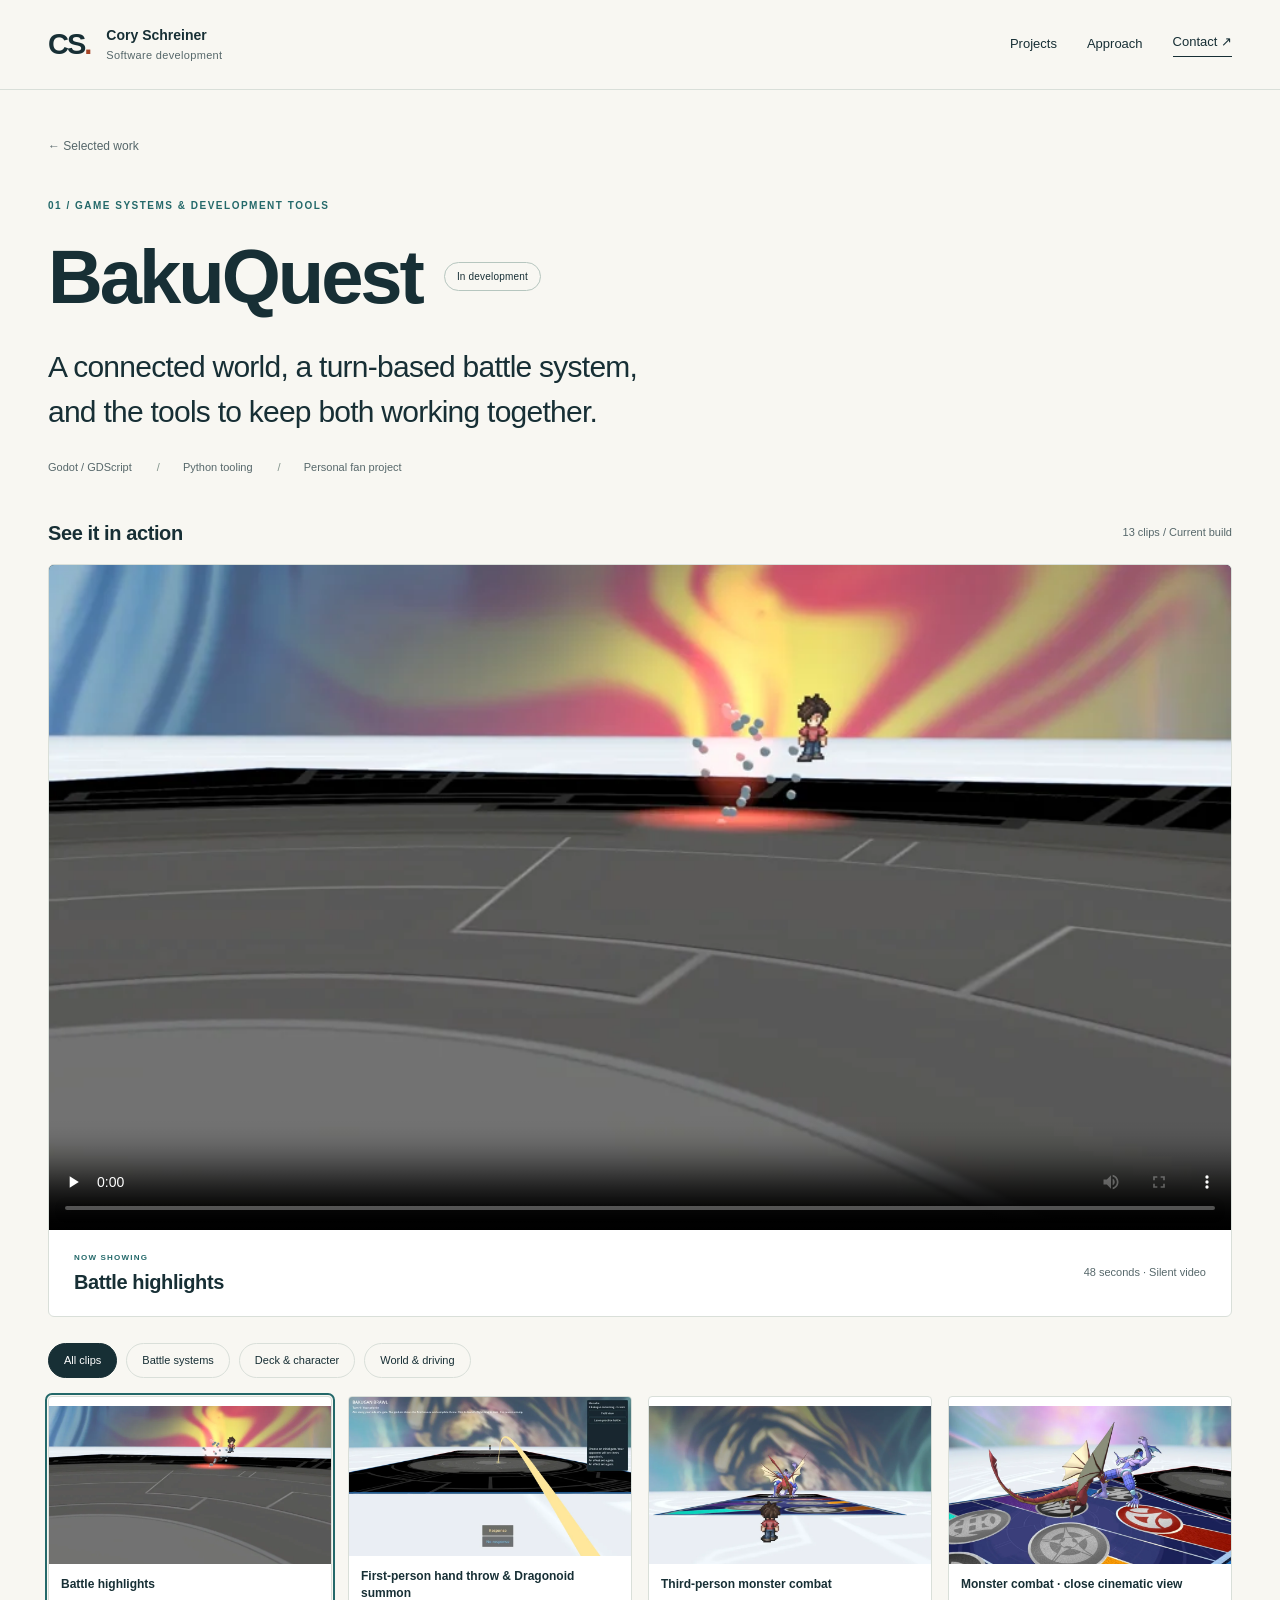
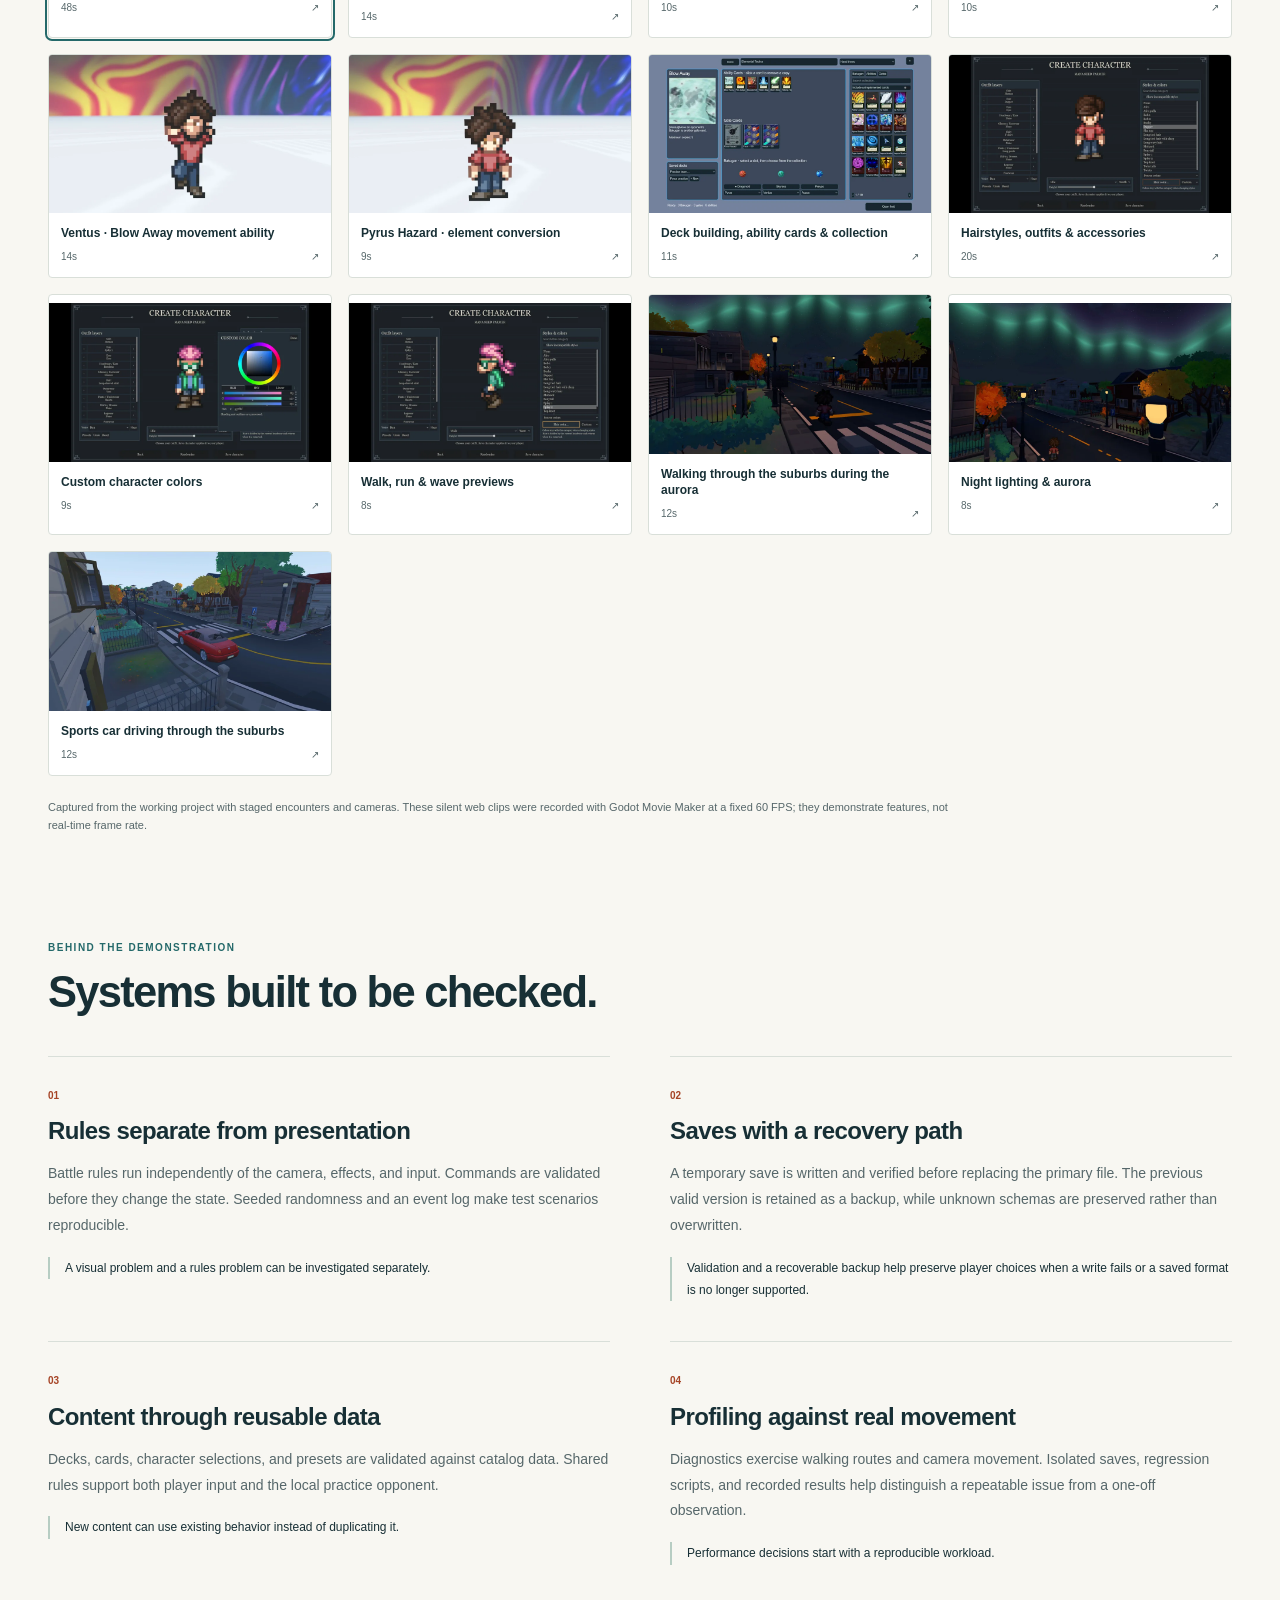
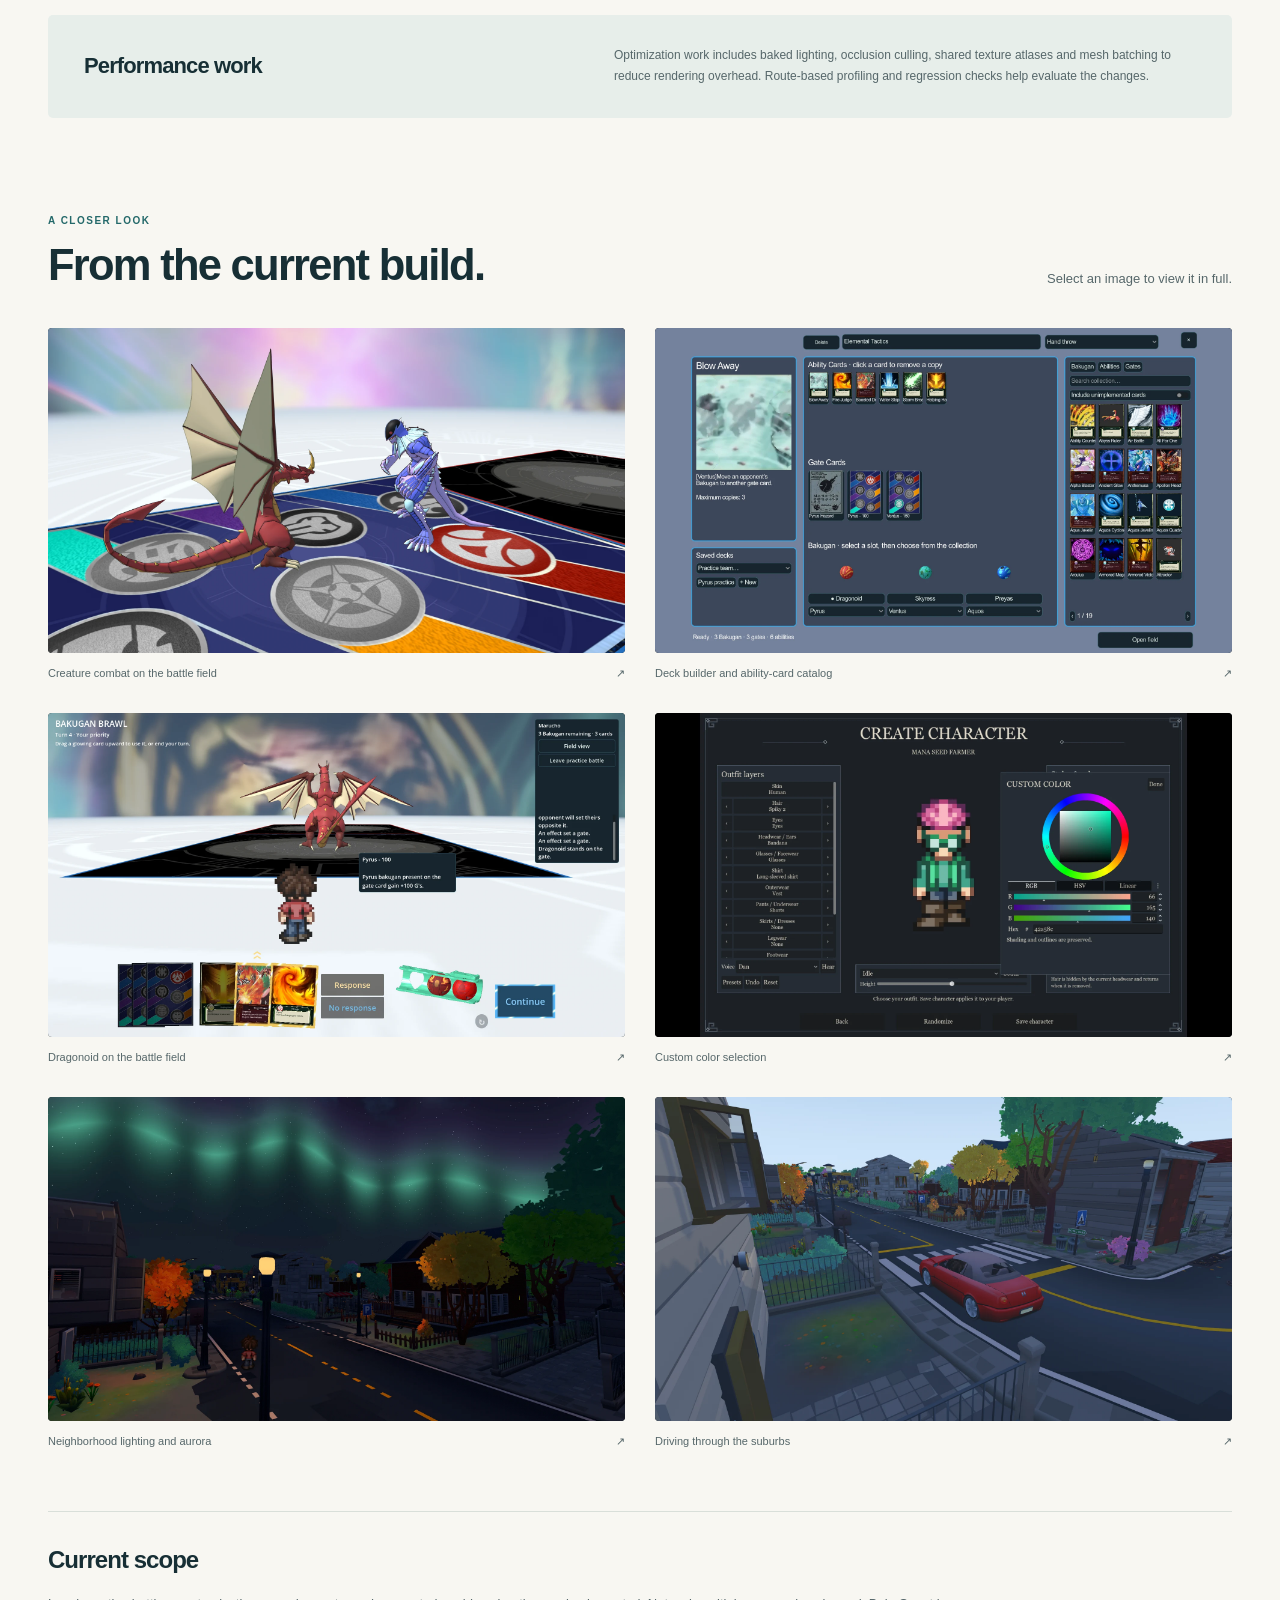
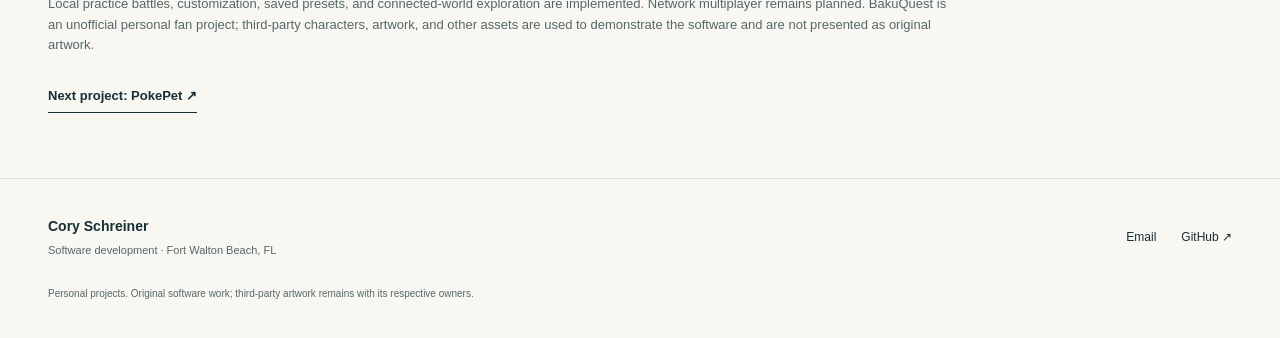
==== projects/baku-quest/index.html @ 71f27b0b "5" ====
<!doctype html>
<html lang="en"><head><meta charset="utf-8"><meta name="viewport" content="width=device-width, initial-scale=1"><meta name="description" content="BakuQuest case study: battle systems, recoverable saves, character customization and measured performance work, with 13 gameplay clips."><meta name="theme-color" content="#172f35"><title>BakuQuest | Cory Schreiner</title><link rel="icon" href="../../assets/favicon.svg" type="image/svg+xml"><link rel="stylesheet" href="../../assets/style.css"><script src="../../assets/site.js" defer></script></head>
<body><a class="skip" href="#main">Skip to content</a><header class="site-header"><a class="brand" href="../../index.html" aria-label="Cory Schreiner, home"><span class="monogram">CS<span>.</span></span><span>Cory Schreiner<small>Software development</small></span></a><nav aria-label="Main navigation"><a href="../../index.html#projects">Projects</a><a href="../../index.html#approach">Approach</a><a href="mailto:themusicalcrw@gmail.com" class="nav-resume">Contact <span aria-hidden="true">↗</span></a></nav></header>
<main id="main"><section class="case-intro wrap"><a class="back-link" href="../../index.html#projects">← Selected work</a><p class="eyebrow">01 / GAME SYSTEMS & DEVELOPMENT TOOLS</p><h1>BakuQuest<span class="status">In development</span></h1><p class="case-deck">A connected world, a turn-based battle system,<br class="desktop-only"> and the tools to keep both working together.</p><div class="case-meta"><span>Godot / GDScript</span><span>Python tooling</span><span>Personal fan project</span></div></section><section class="showcase wrap" id="showcase"><div class="showcase-title"><h2>See it in action</h2><span>13 clips / Current build</span></div><div class="feature-player"><video controls playsinline preload="none" poster="../../assets/baku/00_Battle_Highlights_poster.webp" aria-label="BakuQuest battle highlights"><source src="../../assets/baku/00_Battle_Highlights.mp4" type="video/mp4">Your browser cannot play this video. <a href="../../assets/baku/00_Battle_Highlights.mp4">Download the clip</a>.</video><div class="player-caption"><div><p class="eyebrow">NOW SHOWING</p><h3 id="clip-title">Battle highlights</h3></div><span id="clip-time">48 seconds · Silent video</span></div></div><div class="filters" role="group" aria-label="Filter demonstration clips"><button class="active" aria-pressed="true" data-filter="all">All clips</button><button aria-pressed="false" data-filter="battle">Battle systems</button><button aria-pressed="false" data-filter="customization">Deck & character</button><button aria-pressed="false" data-filter="world">World & driving</button></div><div class="clip-grid"><button class="clip-card selected" data-category="battle" data-video="../../assets/baku/00_Battle_Highlights.mp4" data-poster="../../assets/baku/00_Battle_Highlights_poster.webp" data-title="Battle highlights" data-time="48 seconds · Silent video" aria-pressed="true"><img src="../../assets/baku/00_Battle_Highlights_poster.webp" alt="Battle highlights" class="" loading="lazy" decoding="async"><span>Battle highlights</span><small>48s <span aria-hidden="true">↗</span></small></button><button class="clip-card " data-category="battle" data-video="../../assets/baku/01_Hand_Throw_And_Dragonoid_Summon.mp4" data-poster="../../assets/baku/01_Hand_Throw_And_Dragonoid_Summon_poster.webp" data-title="First-person hand throw &amp; Dragonoid summon" data-time="14 seconds · Silent video" aria-pressed="false"><img src="../../assets/baku/01_Hand_Throw_And_Dragonoid_Summon_poster.webp" alt="First-person hand throw &amp; Dragonoid summon" class="" loading="lazy" decoding="async"><span>First-person hand throw & Dragonoid summon</span><small>14s <span aria-hidden="true">↗</span></small></button><button class="clip-card " data-category="battle" data-video="../../assets/baku/02_Monster_Combat.mp4" data-poster="../../assets/baku/02_Monster_Combat_poster.webp" data-title="Third-person monster combat" data-time="10 seconds · Silent video" aria-pressed="false"><img src="../../assets/baku/02_Monster_Combat_poster.webp" alt="Third-person monster combat" class="" loading="lazy" decoding="async"><span>Third-person monster combat</span><small>10s <span aria-hidden="true">↗</span></small></button><button class="clip-card " data-category="battle" data-video="../../assets/baku/12_Monster_Combat_Close_View.mp4" data-poster="../../assets/baku/12_Monster_Combat_Close_View_poster.webp" data-title="Monster combat · close cinematic view" data-time="10 seconds · Silent video" aria-pressed="false"><img src="../../assets/baku/12_Monster_Combat_Close_View_poster.webp" alt="Monster combat · close cinematic view" class="" loading="lazy" decoding="async"><span>Monster combat · close cinematic view</span><small>10s <span aria-hidden="true">↗</span></small></button><button class="clip-card " data-category="battle" data-video="../../assets/baku/03_Ventus_Blow_Away.mp4" data-poster="../../assets/baku/03_Ventus_Blow_Away_poster.webp" data-title="Ventus · Blow Away movement ability" data-time="14 seconds · Silent video" aria-pressed="false"><img src="../../assets/baku/03_Ventus_Blow_Away_poster.webp" alt="Ventus · Blow Away movement ability" class="" loading="lazy" decoding="async"><span>Ventus · Blow Away movement ability</span><small>14s <span aria-hidden="true">↗</span></small></button><button class="clip-card " data-category="battle" data-video="../../assets/baku/04_Pyrus_Hazard.mp4" data-poster="../../assets/baku/04_Pyrus_Hazard_poster.webp" data-title="Pyrus Hazard · element conversion" data-time="9 seconds · Silent video" aria-pressed="false"><img src="../../assets/baku/04_Pyrus_Hazard_poster.webp" alt="Pyrus Hazard · element conversion" class="" loading="lazy" decoding="async"><span>Pyrus Hazard · element conversion</span><small>9s <span aria-hidden="true">↗</span></small></button><button class="clip-card " data-category="customization" data-video="../../assets/baku/05_Deck_Building.mp4" data-poster="../../assets/baku/05_Deck_Building_poster.webp" data-title="Deck building, ability cards &amp; collection" data-time="11 seconds · Silent video" aria-pressed="false"><img src="../../assets/baku/05_Deck_Building_poster.webp" alt="Deck building, ability cards &amp; collection" class="" loading="lazy" decoding="async"><span>Deck building, ability cards & collection</span><small>11s <span aria-hidden="true">↗</span></small></button><button class="clip-card " data-category="customization" data-video="../../assets/baku/06_Character_Outfit_Customization.mp4" data-poster="../../assets/baku/06_Character_Outfit_Customization_poster.webp" data-title="Hairstyles, outfits &amp; accessories" data-time="20 seconds · Silent video" aria-pressed="false"><img src="../../assets/baku/06_Character_Outfit_Customization_poster.webp" alt="Hairstyles, outfits &amp; accessories" class="" loading="lazy" decoding="async"><span>Hairstyles, outfits & accessories</span><small>20s <span aria-hidden="true">↗</span></small></button><button class="clip-card " data-category="customization" data-video="../../assets/baku/07_Character_Color_Customization.mp4" data-poster="../../assets/baku/07_Character_Color_Customization_poster.webp" data-title="Custom character colors" data-time="9 seconds · Silent video" aria-pressed="false"><img src="../../assets/baku/07_Character_Color_Customization_poster.webp" alt="Custom character colors" class="" loading="lazy" decoding="async"><span>Custom character colors</span><small>9s <span aria-hidden="true">↗</span></small></button><button class="clip-card " data-category="customization" data-video="../../assets/baku/08_Character_Animation_Previews.mp4" data-poster="../../assets/baku/08_Character_Animation_Previews_poster.webp" data-title="Walk, run &amp; wave previews" data-time="8 seconds · Silent video" aria-pressed="false"><img src="../../assets/baku/08_Character_Animation_Previews_poster.webp" alt="Walk, run &amp; wave previews" class="" loading="lazy" decoding="async"><span>Walk, run & wave previews</span><small>8s <span aria-hidden="true">↗</span></small></button><button class="clip-card " data-category="world" data-video="../../assets/baku/09_Night_Aurora_Walk.mp4" data-poster="../../assets/baku/09_Night_Aurora_Walk_poster.webp" data-title="Walking through the suburbs during the aurora" data-time="12 seconds · Silent video" aria-pressed="false"><img src="../../assets/baku/09_Night_Aurora_Walk_poster.webp" alt="Walking through the suburbs during the aurora" class="" loading="lazy" decoding="async"><span>Walking through the suburbs during the aurora</span><small>12s <span aria-hidden="true">↗</span></small></button><button class="clip-card " data-category="world" data-video="../../assets/baku/10_Suburban_Night_Lighting.mp4" data-poster="../../assets/baku/10_Suburban_Night_Lighting_poster.webp" data-title="Night lighting &amp; aurora" data-time="8 seconds · Silent video" aria-pressed="false"><img src="../../assets/baku/10_Suburban_Night_Lighting_poster.webp" alt="Night lighting &amp; aurora" class="" loading="lazy" decoding="async"><span>Night lighting & aurora</span><small>8s <span aria-hidden="true">↗</span></small></button><button class="clip-card " data-category="world" data-video="../../assets/baku/11_Sports_Car_Driving.mp4" data-poster="../../assets/baku/11_Sports_Car_Driving_poster.webp" data-title="Sports car driving through the suburbs" data-time="12 seconds · Silent video" aria-pressed="false"><img src="../../assets/baku/11_Sports_Car_Driving_poster.webp" alt="Sports car driving through the suburbs" class="" loading="lazy" decoding="async"><span>Sports car driving through the suburbs</span><small>12s <span aria-hidden="true">↗</span></small></button></div><p class="capture-note">Captured from the working project with staged encounters and cameras. These silent web clips were recorded with Godot Movie Maker at a fixed 60 FPS; they demonstrate features, not real-time frame rate.</p></section><section class="engineering wrap"><div class="section-head"><div><p class="eyebrow">BEHIND THE DEMONSTRATION</p><h2>Systems built to be checked.</h2></div></div><div class="engineering-grid"><article><span class="number">01</span><h3>Rules separate from presentation</h3><p>Battle rules run independently of the camera, effects, and input. Commands are validated before they change the state. Seeded randomness and an event log make test scenarios reproducible.</p><p class="takeaway">A visual problem and a rules problem can be investigated separately.</p></article><article><span class="number">02</span><h3>Saves with a recovery path</h3><p>A temporary save is written and verified before replacing the primary file. The previous valid version is retained as a backup, while unknown schemas are preserved rather than overwritten.</p><p class="takeaway">Validation and a recoverable backup help preserve player choices when a write fails or a saved format is no longer supported.</p></article><article><span class="number">03</span><h3>Content through reusable data</h3><p>Decks, cards, character selections, and presets are validated against catalog data. Shared rules support both player input and the local practice opponent.</p><p class="takeaway">New content can use existing behavior instead of duplicating it.</p></article><article><span class="number">04</span><h3>Profiling against real movement</h3><p>Diagnostics exercise walking routes and camera movement. Isolated saves, regression scripts, and recorded results help distinguish a repeatable issue from a one-off observation.</p><p class="takeaway">Performance decisions start with a reproducible workload.</p></article></div><aside class="metric-panel"><div><h3>Performance work</h3></div><p>Optimization work includes baked lighting, occlusion culling, shared texture atlases and mesh batching to reduce rendering overhead. Route-based profiling and regression checks help evaluate the changes.</p></aside></section><section class="wrap gallery-section"><div class="section-head"><div><p class="eyebrow">A CLOSER LOOK</p><h2>From the current build.</h2></div><p>Select an image to view it in full.</p></div><div class="gallery-grid"><figure class="shot"><a href="../../assets/baku/25_Monster_Combat_Close_View.webp" data-lightbox aria-label="Enlarge: Creature combat on the battle field"><img src="../../assets/baku/25_Monster_Combat_Close_View.webp" alt="Creature combat on the battle field" class="" loading="lazy" decoding="async"></a><figcaption>Creature combat on the battle field<span aria-hidden="true">↗</span></figcaption></figure><figure class="shot"><a href="../../assets/baku/01_Deck_Builder_Abilities.webp" data-lightbox aria-label="Enlarge: Deck builder and ability-card catalog"><img src="../../assets/baku/01_Deck_Builder_Abilities.webp" alt="Deck builder and ability-card catalog" class="" loading="lazy" decoding="async"></a><figcaption>Deck builder and ability-card catalog<span aria-hidden="true">↗</span></figcaption></figure><figure class="shot"><a href="../../assets/baku/10_Dragonoid_On_The_Field.webp" data-lightbox aria-label="Enlarge: Dragonoid on the battle field"><img src="../../assets/baku/10_Dragonoid_On_The_Field.webp" alt="Dragonoid on the battle field" class="" loading="lazy" decoding="async"></a><figcaption>Dragonoid on the battle field<span aria-hidden="true">↗</span></figcaption></figure><figure class="shot"><a href="../../assets/baku/23_Character_Custom_Colors.webp" data-lightbox aria-label="Enlarge: Custom color selection"><img src="../../assets/baku/23_Character_Custom_Colors.webp" alt="Custom color selection" class="" loading="lazy" decoding="async"></a><figcaption>Custom color selection<span aria-hidden="true">↗</span></figcaption></figure><figure class="shot"><a href="../../assets/baku/19_Lit_Neighborhood_Aurora.webp" data-lightbox aria-label="Enlarge: Neighborhood lighting and aurora"><img src="../../assets/baku/19_Lit_Neighborhood_Aurora.webp" alt="Neighborhood lighting and aurora" class="" loading="lazy" decoding="async"></a><figcaption>Neighborhood lighting and aurora<span aria-hidden="true">↗</span></figcaption></figure><figure class="shot"><a href="../../assets/baku/20_Driving_Sports_Car.webp" data-lightbox aria-label="Enlarge: Driving through the suburbs"><img src="../../assets/baku/20_Driving_Sports_Car.webp" alt="Driving through the suburbs" class="" loading="lazy" decoding="async"></a><figcaption>Driving through the suburbs<span aria-hidden="true">↗</span></figcaption></figure></div></section><section class="scope wrap"><h2>Current scope</h2><p>Local practice battles, customization, saved presets, and connected-world exploration are implemented. Network multiplayer remains planned. BakuQuest is an unofficial personal fan project; third-party characters, artwork, and other assets are used to demonstrate the software and are not presented as original artwork.</p><a class="text-link" href="../poke-pet/index.html">Next project: PokePet ↗</a></section></main>
<footer class="footer"><a class="footer-name" href="../../index.html">Cory Schreiner<span>Software development · Fort Walton Beach, FL</span></a><div><a href="mailto:themusicalcrw@gmail.com">Email</a><a href="https://github.com/themusicalcr0w">GitHub ↗</a></div><p>Personal projects. Original software work; third-party artwork remains with its respective owners.</p></footer>
<dialog id="image-viewer" aria-label="Screenshot viewer"><button class="close-viewer" aria-label="Close screenshot">Close ×</button><img alt=""><p></p></dialog></body></html>
---- assets/style.css ----
:root{--paper:#f8f7f2;--ink:#172f35;--muted:#56676a;--line:#d9dfd9;--accent:#a64426;--teal:#24696a;--white:#fff;--serif:Georgia,'Times New Roman',serif}*{box-sizing:border-box}html{scroll-behavior:smooth;scroll-padding-top:100px}body{margin:0;background:var(--paper);color:var(--ink);font-family:Portfolio,Arial,sans-serif;line-height:1.6}a{color:inherit}button,summary,a{-webkit-tap-highlight-color:transparent}button,input{font:inherit}button{cursor:pointer}img,video{max-width:100%;display:block}video{width:100%;background:#10191d;border-radius:4px}a:focus-visible,button:focus-visible,summary:focus-visible{outline:3px solid var(--accent);outline-offset:5px}h1,h2,h3,p{margin:0}h1,h2,h3{line-height:1.12;letter-spacing:-.04em}h2{font-size:clamp(28px,3.4vw,46px)}h3{font-size:22px}p+p{margin-top:18px}.wrap{max-width:1200px;width:calc(100% - 96px);margin-inline:auto}.skip{position:fixed;top:-100px;left:20px;background:white;padding:12px;z-index:100}.skip:focus{top:10px}.site-header{max-width:1392px;margin:auto;padding:25px 48px;display:flex;align-items:center;justify-content:space-between;gap:25px;border-bottom:1px solid var(--line)}.brand{display:flex;gap:16px;align-items:center;text-decoration:none;font-size:14px;font-weight:700;line-height:1.35}.brand small{font-size:11px;display:block;font-weight:400;color:var(--muted);margin-top:3px;letter-spacing:.03em}.monogram{font-size:29px;font-weight:700;letter-spacing:-2px}.monogram span{color:var(--accent)}nav{display:flex;gap:30px;align-items:center}nav a{font-size:13px;text-decoration:none}nav a:hover,.text-link:hover{color:var(--accent)}.nav-resume{border-bottom:1px solid var(--ink);padding-bottom:4px}.eyebrow,.overline{font-size:10px;font-weight:700;letter-spacing:.15em;line-height:1.5;text-transform:uppercase}.eyebrow{color:var(--teal);margin-bottom:21px}.overline{color:var(--muted);margin-bottom:18px}.home-hero{padding-block:92px 102px;display:grid;grid-template-columns:1fr 1.13fr;gap:62px;align-items:center}.home-hero h1{font-size:clamp(45px,5.5vw,76px);line-height:1.02;letter-spacing:-.057em}.home-hero em{font-family:var(--serif);font-weight:400;color:var(--accent)}.intro{font-size:18px;line-height:1.65;margin-top:28px;max-width:430px}.bio{font-size:13px;color:var(--muted);line-height:1.8;max-width:430px;margin-top:18px}.actions{display:flex;flex-wrap:wrap;align-items:center;gap:25px;margin-top:31px}.button{display:inline-flex;align-items:center;justify-content:space-between;gap:26px;background:var(--ink);color:#fff;text-decoration:none;padding:13px 22px;font-size:13px;font-weight:700;border:1px solid var(--ink);border-radius:3px;transition:background .15s}.button:hover{background:var(--teal)}.text-link{text-decoration:none;font-size:13px;font-weight:700;border-bottom:1px solid currentColor;padding-bottom:5px;display:inline-flex;gap:22px;align-items:center}.hero-visual{position:relative;padding-top:15px}.hero-visual>a{display:block;background:#dce6e3;border:1px solid var(--line);padding:13px;border-radius:6px;transform:rotate(1.5deg)}.hero-visual img{aspect-ratio:1.23;object-fit:cover;border-radius:2px}.image-note{font-size:11px;display:flex;align-items:center;gap:7px;padding:21px 2px 0}.image-note>span:last-child{margin-left:auto;color:var(--muted)}.live-dot{height:6px;width:6px;background:var(--teal);border-radius:50%}.hero-stamp{position:absolute;right:-16px;top:-25px;width:102px;height:102px;padding:20px;background:var(--accent);color:var(--paper);font-size:16px;font-weight:700;line-height:1.3;transform:rotate(7deg);border-radius:50%;letter-spacing:-.05em;display:flex;align-items:center}.selected{border-top:1px solid var(--line);padding-top:55px;padding-bottom:100px}.section-head{display:flex;justify-content:space-between;align-items:end;gap:30px;margin-bottom:39px}.section-head p:not(.eyebrow){font-size:13px;color:var(--muted)}.section-head .eyebrow{margin-bottom:13px}.project-row{display:grid;grid-template-columns:1.28fr 1fr;gap:60px;align-items:center;margin-top:45px}.project-row+.project-row{margin-top:65px}.project-picture{display:block;position:relative;overflow:hidden;border-radius:4px;background:#1b2527}.project-picture img{width:100%;aspect-ratio:1.65;object-fit:cover;transition:transform .3s}.project-picture:hover img{transform:scale(1.025)}.poke-picture img{object-fit:contain;aspect-ratio:1.6}.image-tag{position:absolute;bottom:14px;left:14px;background:var(--paper);padding:5px 10px;font-size:9px;letter-spacing:.09em;font-weight:700}.project-copy h3{font-size:42px;margin-bottom:22px}.project-copy>p:not(.overline){font-size:15px;max-width:405px}.project-copy .secondary{color:var(--muted);font-size:13px!important}.project-copy .text-link{margin-top:24px}.reverse{grid-template-columns:1fr 1.28fr}.reverse .project-picture{order:2}.approach{background:var(--ink);color:var(--paper);padding:75px 0 70px}.approach .eyebrow{color:#b8d3c9}.approach-heading{display:grid;grid-template-columns:1fr 1fr;gap:80px;align-items:center}.approach-heading h2{font-size:48px}.approach-heading>p{font-size:16px;line-height:1.8;color:#d2dcda}.principles{display:grid;grid-template-columns:repeat(3,1fr);gap:38px;margin-top:55px;padding-top:35px;border-top:1px solid #4a6265}.principles article>span{font-size:11px;color:#b9c7c4}.principles h3{font-size:19px;margin:17px 0 13px;letter-spacing:-.02em}.principles p{font-size:13px;color:#c4d1ce}.contact{padding-block:80px;display:flex;gap:50px;justify-content:space-between;align-items:center}.contact h2{margin-bottom:20px}.contact p:not(.eyebrow){font-size:15px;max-width:560px;color:var(--muted)}.contact .button{flex-shrink:0}.archive{padding:0 0 50px}.archive details{border-top:1px solid var(--line);border-bottom:1px solid var(--line);font-size:12px}.archive summary{cursor:pointer;list-style:none;display:flex;justify-content:space-between;padding:16px 0;color:var(--muted)}.archive summary::-webkit-details-marker{display:none}.archive summary>span{font-size:20px;line-height:1}.archive details[open] summary>span{transform:rotate(45deg)}.archive-content{padding:20px 0 30px;display:flex;align-items:center;gap:40px;justify-content:space-between}.archive-content h3{font-size:22px;margin-bottom:12px}.archive-content p{max-width:560px;color:var(--muted)}.archive-content .text-link{flex-shrink:0}.footer{border-top:1px solid var(--line);max-width:1392px;margin:auto;padding:36px 48px;display:flex;flex-wrap:wrap;gap:26px;align-items:center;justify-content:space-between}.footer-name{font-size:14px;font-weight:700;text-decoration:none}.footer-name span{display:block;font-weight:400;font-size:11px;color:var(--muted);margin-top:5px}.footer>div{display:flex;gap:25px}.footer>div a{font-size:12px;text-decoration:none}.footer>p{width:100%;font-size:10px;color:var(--muted);margin-top:0}.case-intro{padding-block:42px 45px}.back-link{font-size:12px;text-decoration:none;display:inline-block;margin-bottom:42px;color:var(--muted)}.case-intro h1{font-size:clamp(42px,6vw,76px);display:flex;gap:22px;align-items:center;flex-wrap:wrap}.status{font-size:10px;letter-spacing:.02em;border:1px solid #b6c6bf;border-radius:20px;padding:8px 12px;white-space:nowrap;font-weight:400;line-height:1.1}.case-deck{font-size:clamp(20px,2.5vw,30px);line-height:1.5;margin-top:25px;letter-spacing:-.025em;max-width:850px}.case-meta{display:flex;flex-wrap:wrap;gap:10px 25px;font-size:11px;color:var(--muted);margin-top:25px}.case-meta span+span:before{content:' / ';padding-right:20px;color:#82948c}.showcase{padding-bottom:30px}.showcase-title{display:flex;justify-content:space-between;align-items:center;margin-bottom:20px}.showcase-title h2{font-size:20px;letter-spacing:-.02em}.showcase-title>span{font-size:11px;color:var(--muted)}.feature-player{border:1px solid var(--line);background:#fff;border-radius:6px;overflow:hidden}.feature-player video{aspect-ratio:16/9;border-radius:0;object-fit:contain}.player-caption{display:flex;justify-content:space-between;align-items:center;gap:20px;padding:22px 25px}.player-caption .eyebrow{margin-bottom:7px;font-size:8px}.player-caption h3{font-size:20px;letter-spacing:-.02em}.player-caption>span{font-size:11px;color:var(--muted);flex-shrink:0}.filters{display:flex;flex-wrap:wrap;gap:9px;margin:26px 0 18px}.filters button{padding:8px 15px;border:1px solid var(--line);border-radius:25px;background:transparent;font-size:11px;color:var(--ink)}.filters button.active{background:var(--ink);color:#fff;border-color:var(--ink)}.clip-grid{display:grid;grid-template-columns:repeat(4,1fr);gap:16px}.clip-card{position:relative;text-align:left;padding:0 0 12px;border:1px solid var(--line);background:#fff;color:var(--ink);border-radius:4px;overflow:hidden}.clip-card.selected{outline:2px solid var(--teal);outline-offset:1px}.clip-card img{width:100%;aspect-ratio:16/9;object-fit:cover}.clip-card>span{font-size:12px;display:block;padding:12px 12px 7px;line-height:1.4;font-weight:700}.clip-card small{display:flex;justify-content:space-between;padding:0 12px;font-size:10px;color:var(--muted)}.clip-card[hidden]{display:none}.capture-note{font-size:11px;color:var(--muted);line-height:1.7;margin-top:22px;max-width:900px}.engineering{padding-top:75px;padding-bottom:55px}.engineering-grid{display:grid;grid-template-columns:1fr 1fr;gap:40px 60px}.engineering-grid article{border-top:1px solid var(--line);padding-top:24px}.engineering-grid .number{font-size:10px;color:var(--accent);font-weight:700}.engineering-grid h3{margin:12px 0 16px;font-size:24px;letter-spacing:-.025em}.engineering-grid p{font-size:14px;line-height:1.85;color:var(--muted)}.engineering-grid .takeaway{color:var(--ink);font-size:12px;padding-left:15px;border-left:2px solid #b7cdc3}.metric-panel{margin-top:50px;padding:30px 36px;background:#e7eeea;border-radius:5px;display:grid;grid-template-columns:1fr 1.2fr;gap:45px;align-items:center}.metric-panel strong{display:block;font-size:48px;letter-spacing:-.05em;line-height:1.1}.metric-panel span{font-size:12px;display:block;margin-top:10px}.metric-panel p{font-size:12px;line-height:1.8;color:var(--muted)}.gallery-section{padding-block:40px 60px}.gallery-grid,.demo-grid{display:grid;grid-template-columns:1fr 1fr;gap:30px}.shot{margin:0}.shot>a{display:block;border-radius:4px;overflow:hidden;background:#131c20}.shot img{width:100%;aspect-ratio:16/9;object-fit:contain}.shot figcaption{display:flex;justify-content:space-between;gap:15px;font-size:11px;color:var(--muted);padding-top:12px}.scope{padding-block:35px 65px;border-top:1px solid var(--line)}.scope h2{font-size:24px;margin-bottom:20px}.scope p{max-width:900px;font-size:13px;color:var(--muted)}.scope .text-link{margin-top:30px}.poke-hero{display:grid;grid-template-columns:1.2fr 1fr;gap:60px;align-items:center;padding-block:10px 30px}.poke-video video{aspect-ratio:4/3}.poke-summary h2{font-size:43px;margin-bottom:25px}.poke-summary>p:not(.eyebrow){font-size:15px;line-height:1.8;color:var(--muted)}.poke-summary .button{margin-top:25px}.demo-grid video{aspect-ratio:4/3}.demo-grid h3{font-size:22px;margin:20px 0 12px}.demo-grid p{font-size:13px;color:var(--muted)}.archive-feature{max-width:950px;padding-bottom:45px}.archive-feature h2{margin:30px 0 20px}.archive-feature>p:not(.capture-note){font-size:15px;color:var(--muted)}dialog{background:#102126;color:#fff;border:0;border-radius:6px;padding:55px 20px 18px;width:min(1240px,95vw);max-height:94vh}dialog::backdrop{background:rgba(6,17,20,.88)}dialog img{max-height:76vh;margin:auto;object-fit:contain}dialog p{font-size:12px;margin-top:14px;text-align:center}.close-viewer{position:absolute;right:20px;top:14px;background:transparent;color:#fff;border:1px solid #708284;padding:5px 12px;font-size:12px;border-radius:3px}
@media(min-width:1500px){.wrap{max-width:1280px}.home-hero{gap:85px}}
@media(max-width:1000px){.wrap{width:calc(100% - 56px)}.site-header,.footer{padding-inline:28px}.home-hero{gap:32px;padding-block:65px}.home-hero h1{font-size:55px}.hero-stamp{width:82px;height:82px;font-size:13px;padding:16px;right:-8px}.intro{font-size:16px}.project-row,.reverse{gap:32px}.project-copy h3{font-size:34px}.approach-heading{gap:35px}.clip-grid{grid-template-columns:repeat(3,1fr)}.poke-hero{gap:35px}.poke-summary h2{font-size:35px}}
@media(max-width:680px){html{scroll-padding-top:25px}.wrap{width:calc(100% - 36px)}.site-header{padding:19px 18px;gap:15px}.brand{gap:9px;font-size:12px}.brand small{font-size:9px}.monogram{font-size:25px}nav{gap:15px}nav a{font-size:11px}nav a:nth-child(2){display:none}.home-hero{display:flex;flex-direction:column;gap:45px;padding:49px 0 52px;align-items:stretch}.home-hero h1{font-size:57px}.home-hero .eyebrow{font-size:9px}.intro{font-size:17px}.bio{font-size:13px}.hero-visual{padding-inline:5px}.hero-visual img{aspect-ratio:1.6}.hero-stamp{right:6px;top:-19px}.image-note{font-size:10px}.actions{gap:20px}.selected{padding-top:35px;padding-bottom:55px}.section-head{align-items:start;flex-direction:column;gap:16px;margin-bottom:25px}.section-head p br{display:none}.project-row,.reverse{display:flex;flex-direction:column;gap:27px;align-items:stretch;margin-top:30px}.reverse .project-picture{order:0}.project-row+.project-row{margin-top:48px}.project-copy h3{font-size:36px;margin-bottom:17px}.project-copy .overline{font-size:9px;margin-bottom:12px}.project-copy p{max-width:none!important}.approach{padding:48px 0}.approach-heading{grid-template-columns:1fr;gap:24px}.approach-heading h2{font-size:40px}.approach-heading>p{font-size:14px}.principles{grid-template-columns:1fr;gap:28px;margin-top:30px;padding-top:25px}.principles h3{margin:8px 0 10px}.contact{flex-direction:column;align-items:flex-start;padding-block:48px;gap:25px}.archive{padding-bottom:35px}.archive-content{align-items:flex-start;flex-direction:column;gap:22px}.footer{padding:30px 18px;gap:20px}.footer>div{gap:22px}.case-intro{padding-top:24px;padding-bottom:32px}.back-link{margin-bottom:30px}.case-intro h1{font-size:48px;gap:15px}.case-deck{font-size:23px}.desktop-only{display:none}.case-meta{gap:10px 16px}.case-meta span+span:before{display:none}.case-meta span{font-size:10px;border-bottom:1px solid var(--line);padding-bottom:4px}.showcase-title h2{font-size:18px}.showcase-title>span{font-size:10px}.player-caption{padding:16px;align-items:start;flex-direction:column;gap:10px}.player-caption h3{font-size:19px}.filters{gap:6px}.filters button{font-size:10px;padding:7px 11px}.clip-grid{grid-template-columns:1fr 1fr;gap:12px}.clip-card>span{font-size:11px;padding:10px 9px 7px}.engineering{padding-top:40px;padding-bottom:30px}.engineering-grid{grid-template-columns:1fr;gap:26px}.engineering-grid h3{font-size:23px}.metric-panel{grid-template-columns:1fr;padding:25px;gap:22px;margin-top:30px}.metric-panel strong{font-size:44px}.gallery-grid,.demo-grid{grid-template-columns:1fr;gap:25px}.gallery-section{padding-block:25px 40px}.scope{padding-block:28px 45px}.poke-hero{grid-template-columns:1fr;gap:30px}.poke-summary h2{font-size:36px}.poke-summary h2 br{display:none}.archive-feature{padding-bottom:30px}dialog{padding:50px 10px 15px}dialog img{max-height:70vh}.status{font-size:9px}}
@media(prefers-reduced-motion:reduce){html{scroll-behavior:auto}*,*::before,*::after{transition:none!important}}
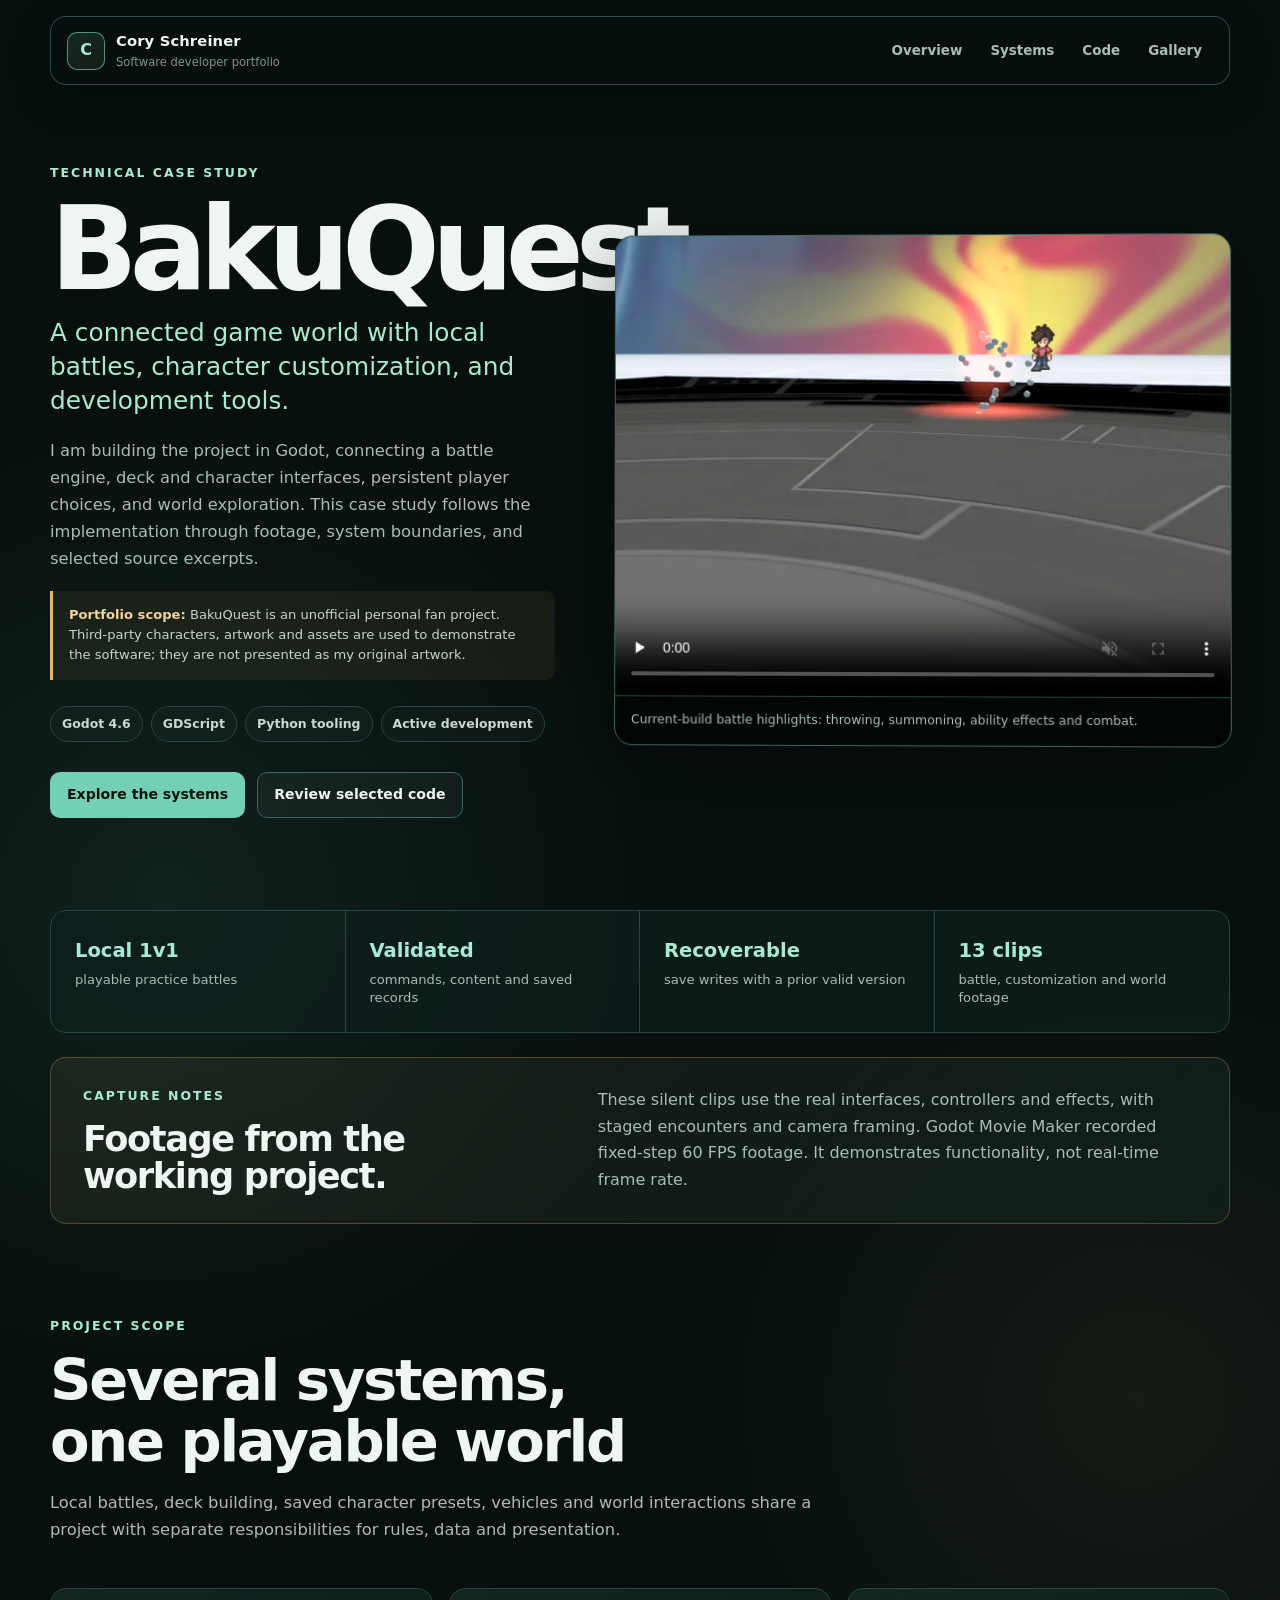
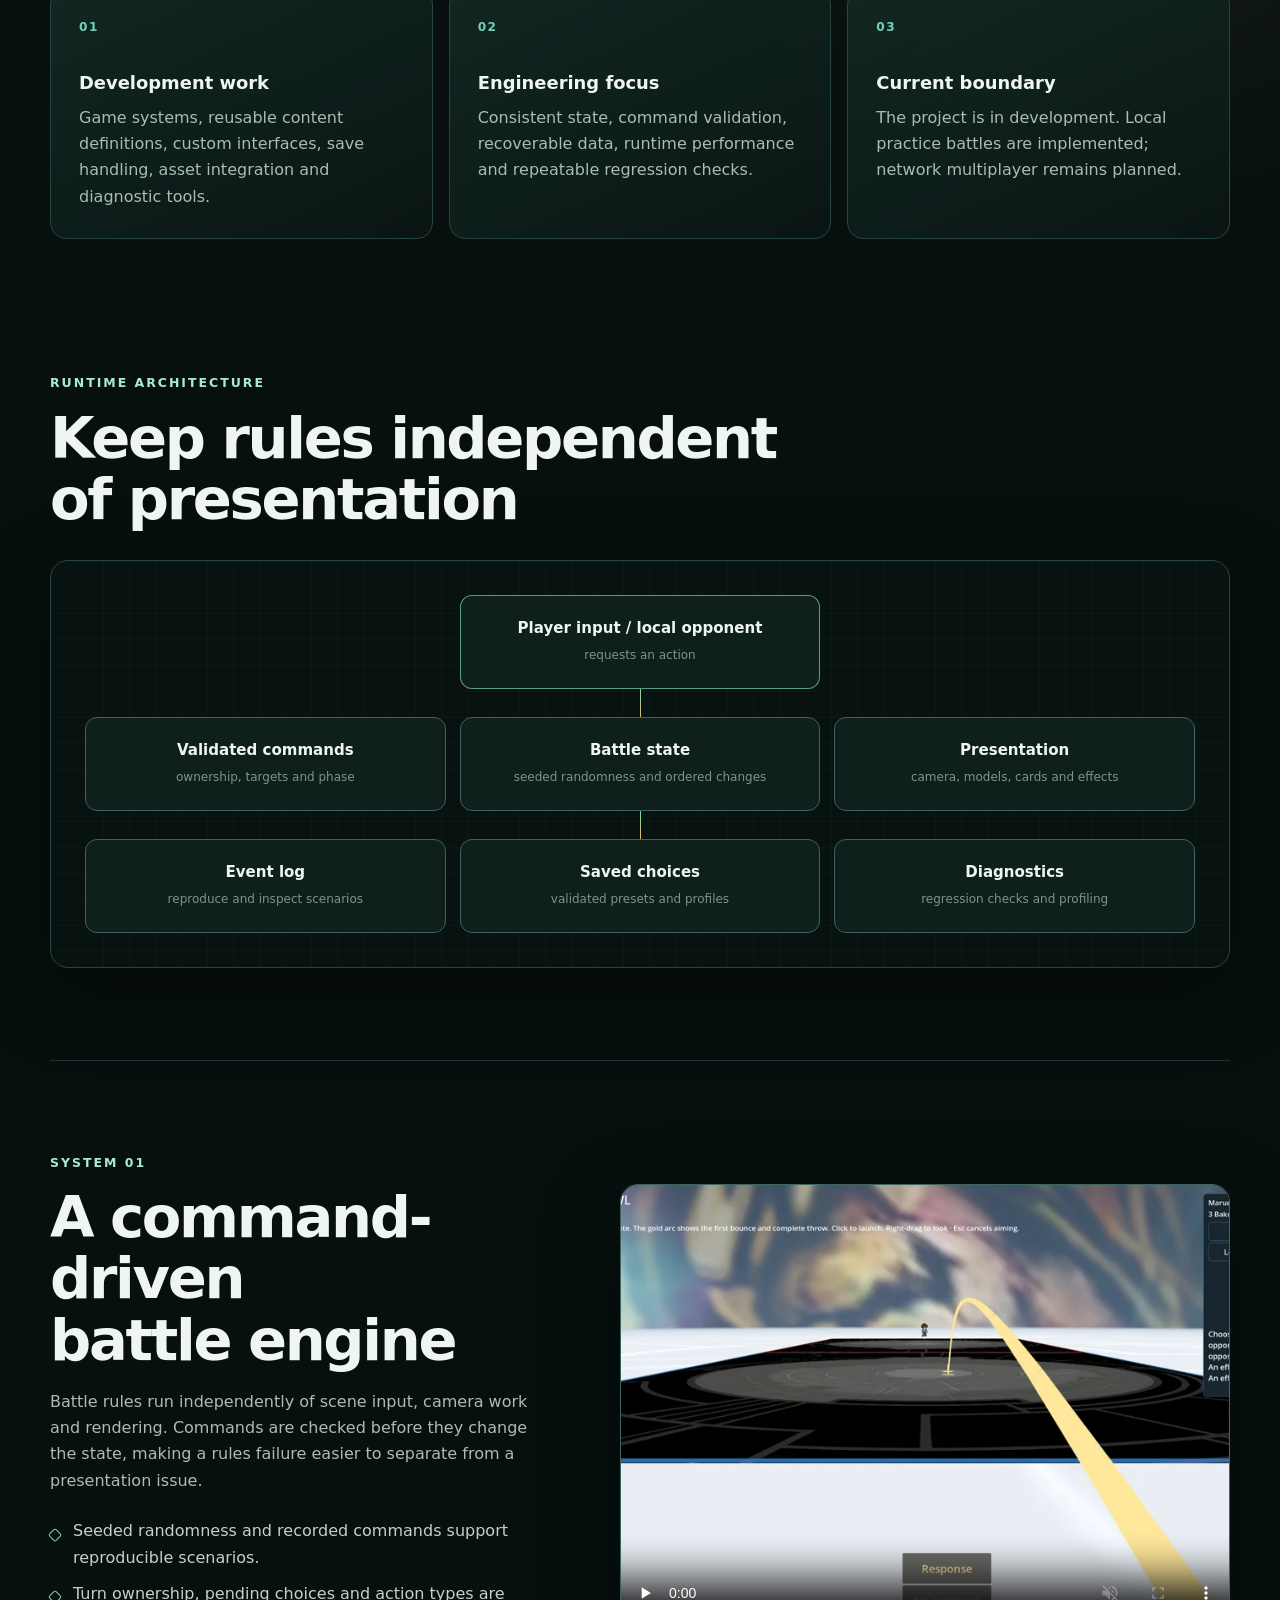
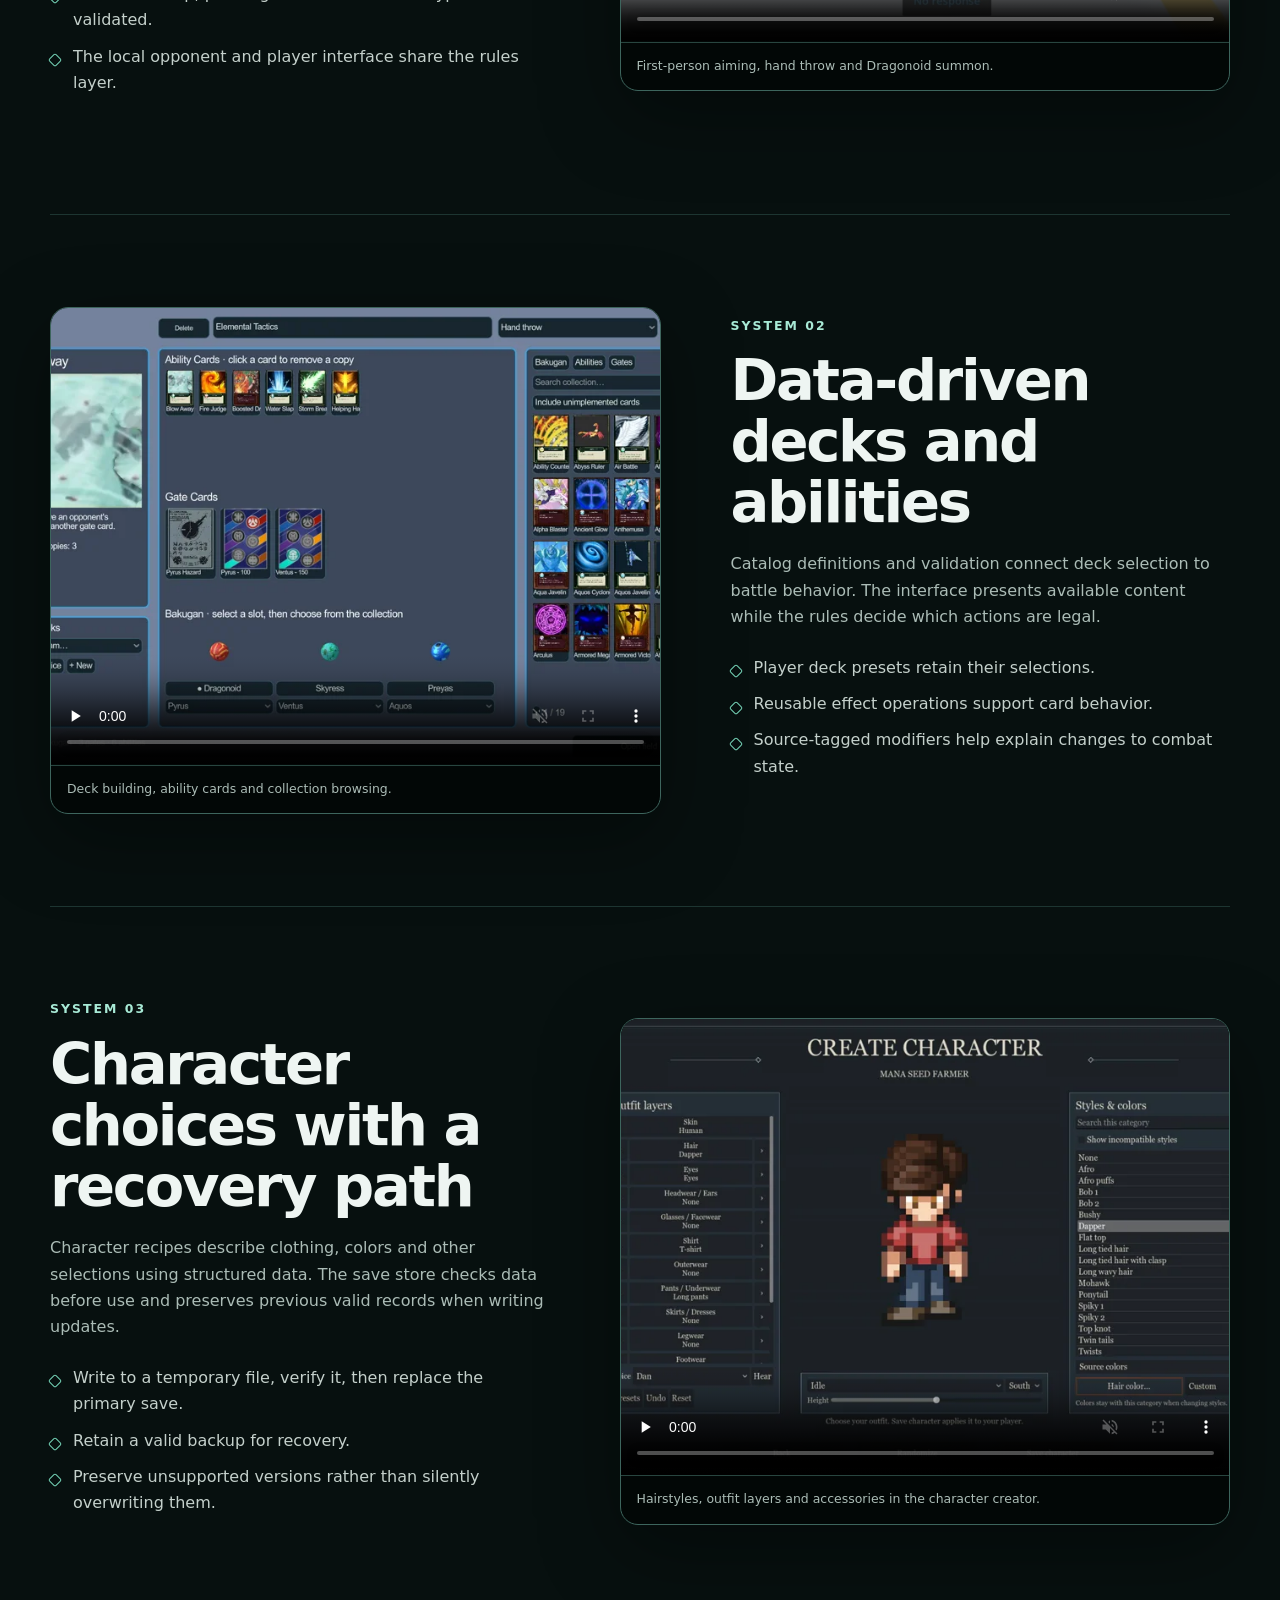
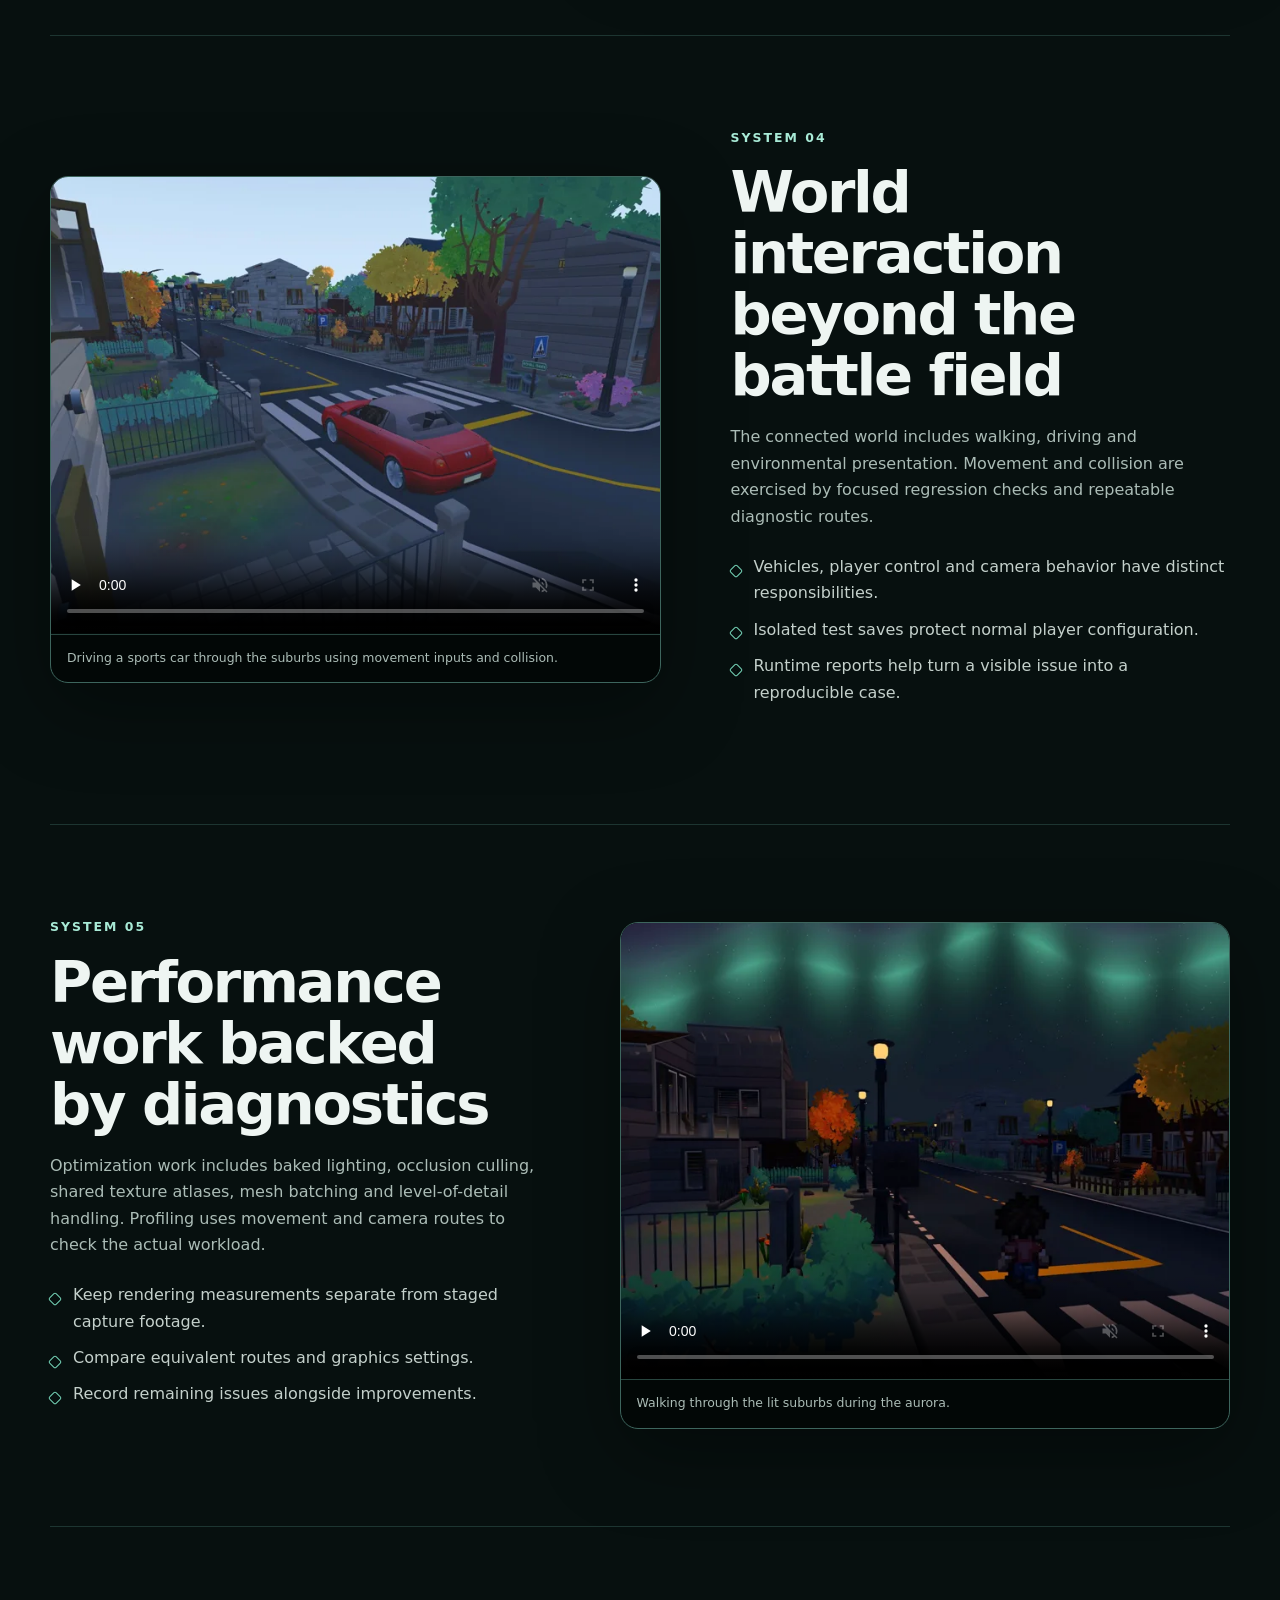
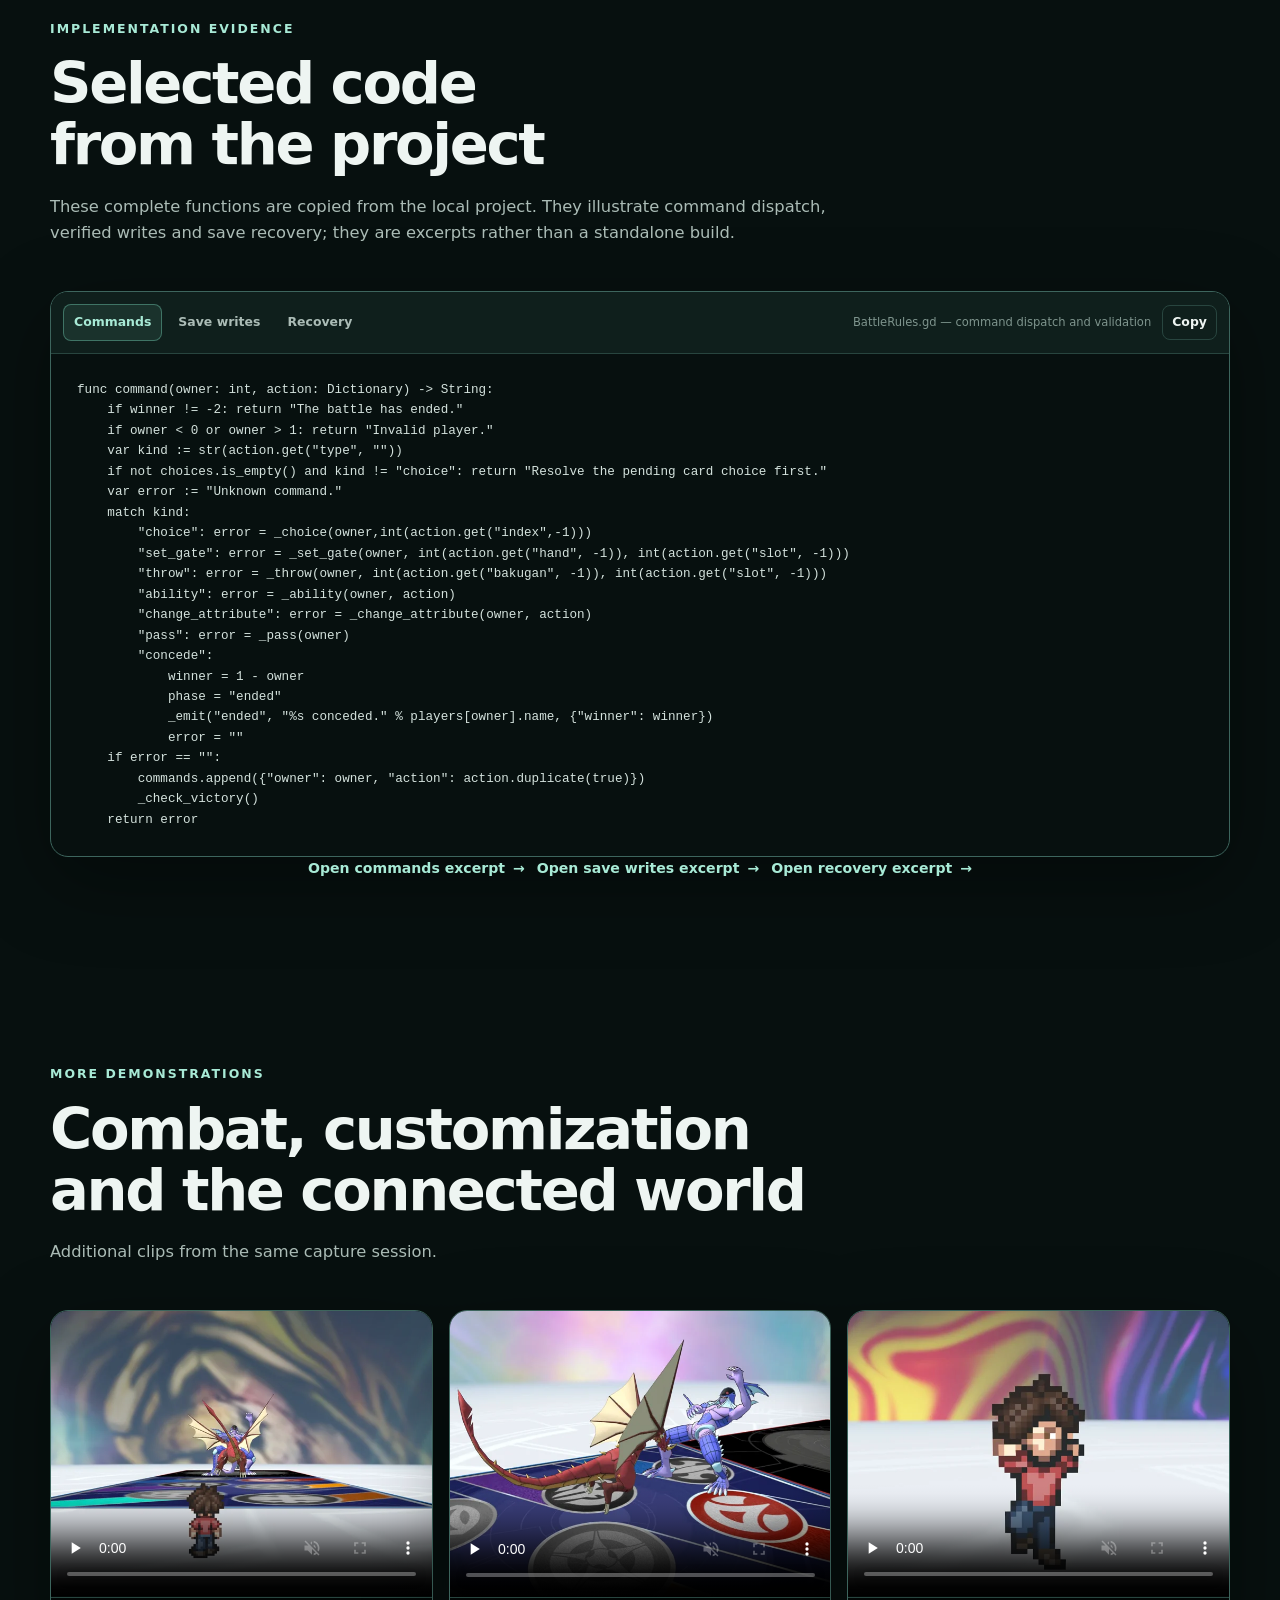
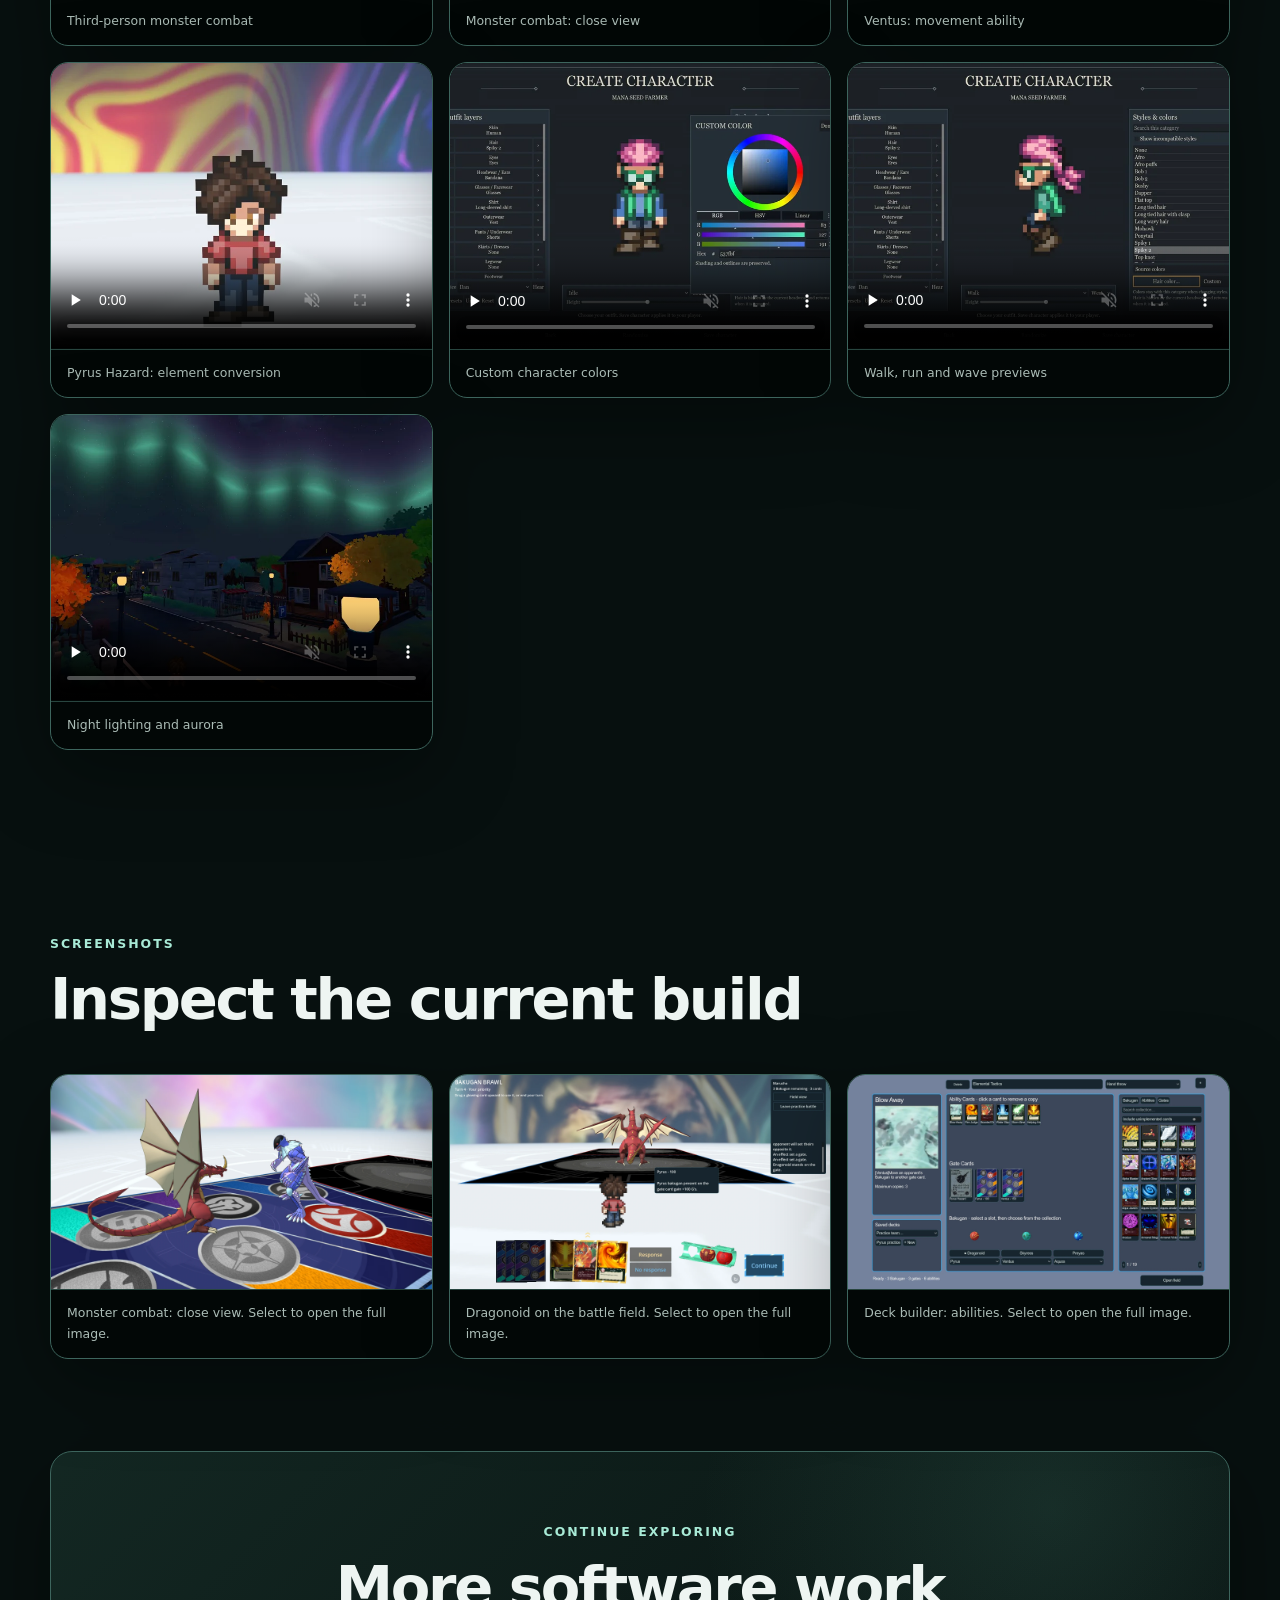
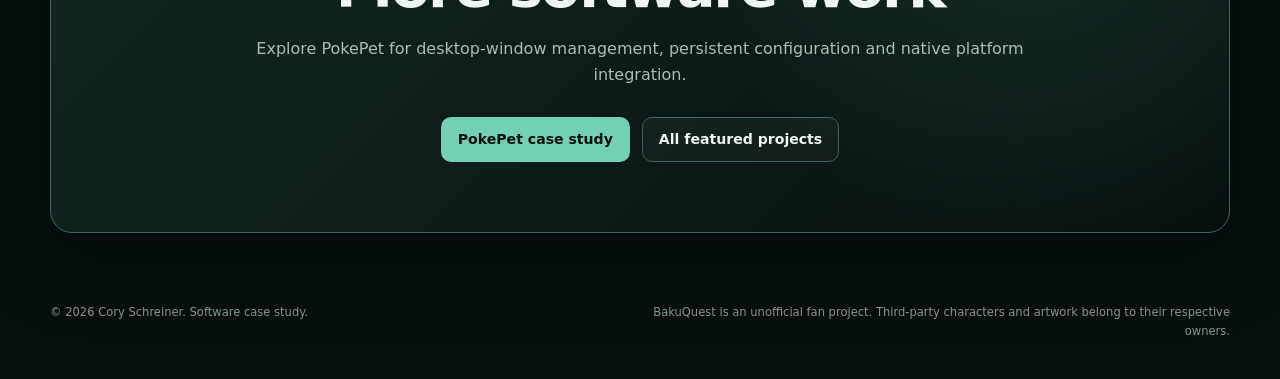
==== commit db4b9117: "5" ====
--- a/projects/baku-quest/index.html
+++ b/projects/baku-quest/index.html
@@ -1,6 +1,110 @@
 <!doctype html>
-<html lang="en"><head><meta charset="utf-8"><meta name="viewport" content="width=device-width, initial-scale=1"><meta name="description" content="BakuQuest case study: battle systems, recoverable saves, character customization and measured performance work, with 13 gameplay clips."><meta name="theme-color" content="#172f35"><title>BakuQuest | Cory Schreiner</title><link rel="icon" href="../../assets/favicon.svg" type="image/svg+xml"><link rel="stylesheet" href="../../assets/style.css"><script src="../../assets/site.js" defer></script></head>
-<body><a class="skip" href="#main">Skip to content</a><header class="site-header"><a class="brand" href="../../index.html" aria-label="Cory Schreiner, home"><span class="monogram">CS<span>.</span></span><span>Cory Schreiner<small>Software development</small></span></a><nav aria-label="Main navigation"><a href="../../index.html#projects">Projects</a><a href="../../index.html#approach">Approach</a><a href="mailto:themusicalcrw@gmail.com" class="nav-resume">Contact <span aria-hidden="true">↗</span></a></nav></header>
-<main id="main"><section class="case-intro wrap"><a class="back-link" href="../../index.html#projects">← Selected work</a><p class="eyebrow">01 / GAME SYSTEMS & DEVELOPMENT TOOLS</p><h1>BakuQuest<span class="status">In development</span></h1><p class="case-deck">A connected world, a turn-based battle system,<br class="desktop-only"> and the tools to keep both working together.</p><div class="case-meta"><span>Godot / GDScript</span><span>Python tooling</span><span>Personal fan project</span></div></section><section class="showcase wrap" id="showcase"><div class="showcase-title"><h2>See it in action</h2><span>13 clips / Current build</span></div><div class="feature-player"><video controls playsinline preload="none" poster="../../assets/baku/00_Battle_Highlights_poster.webp" aria-label="BakuQuest battle highlights"><source src="../../assets/baku/00_Battle_Highlights.mp4" type="video/mp4">Your browser cannot play this video. <a href="../../assets/baku/00_Battle_Highlights.mp4">Download the clip</a>.</video><div class="player-caption"><div><p class="eyebrow">NOW SHOWING</p><h3 id="clip-title">Battle highlights</h3></div><span id="clip-time">48 seconds · Silent video</span></div></div><div class="filters" role="group" aria-label="Filter demonstration clips"><button class="active" aria-pressed="true" data-filter="all">All clips</button><button aria-pressed="false" data-filter="battle">Battle systems</button><button aria-pressed="false" data-filter="customization">Deck & character</button><button aria-pressed="false" data-filter="world">World & driving</button></div><div class="clip-grid"><button class="clip-card selected" data-category="battle" data-video="../../assets/baku/00_Battle_Highlights.mp4" data-poster="../../assets/baku/00_Battle_Highlights_poster.webp" data-title="Battle highlights" data-time="48 seconds · Silent video" aria-pressed="true"><img src="../../assets/baku/00_Battle_Highlights_poster.webp" alt="Battle highlights" class="" loading="lazy" decoding="async"><span>Battle highlights</span><small>48s <span aria-hidden="true">↗</span></small></button><button class="clip-card " data-category="battle" data-video="../../assets/baku/01_Hand_Throw_And_Dragonoid_Summon.mp4" data-poster="../../assets/baku/01_Hand_Throw_And_Dragonoid_Summon_poster.webp" data-title="First-person hand throw &amp; Dragonoid summon" data-time="14 seconds · Silent video" aria-pressed="false"><img src="../../assets/baku/01_Hand_Throw_And_Dragonoid_Summon_poster.webp" alt="First-person hand throw &amp; Dragonoid summon" class="" loading="lazy" decoding="async"><span>First-person hand throw & Dragonoid summon</span><small>14s <span aria-hidden="true">↗</span></small></button><button class="clip-card " data-category="battle" data-video="../../assets/baku/02_Monster_Combat.mp4" data-poster="../../assets/baku/02_Monster_Combat_poster.webp" data-title="Third-person monster combat" data-time="10 seconds · Silent video" aria-pressed="false"><img src="../../assets/baku/02_Monster_Combat_poster.webp" alt="Third-person monster combat" class="" loading="lazy" decoding="async"><span>Third-person monster combat</span><small>10s <span aria-hidden="true">↗</span></small></button><button class="clip-card " data-category="battle" data-video="../../assets/baku/12_Monster_Combat_Close_View.mp4" data-poster="../../assets/baku/12_Monster_Combat_Close_View_poster.webp" data-title="Monster combat · close cinematic view" data-time="10 seconds · Silent video" aria-pressed="false"><img src="../../assets/baku/12_Monster_Combat_Close_View_poster.webp" alt="Monster combat · close cinematic view" class="" loading="lazy" decoding="async"><span>Monster combat · close cinematic view</span><small>10s <span aria-hidden="true">↗</span></small></button><button class="clip-card " data-category="battle" data-video="../../assets/baku/03_Ventus_Blow_Away.mp4" data-poster="../../assets/baku/03_Ventus_Blow_Away_poster.webp" data-title="Ventus · Blow Away movement ability" data-time="14 seconds · Silent video" aria-pressed="false"><img src="../../assets/baku/03_Ventus_Blow_Away_poster.webp" alt="Ventus · Blow Away movement ability" class="" loading="lazy" decoding="async"><span>Ventus · Blow Away movement ability</span><small>14s <span aria-hidden="true">↗</span></small></button><button class="clip-card " data-category="battle" data-video="../../assets/baku/04_Pyrus_Hazard.mp4" data-poster="../../assets/baku/04_Pyrus_Hazard_poster.webp" data-title="Pyrus Hazard · element conversion" data-time="9 seconds · Silent video" aria-pressed="false"><img src="../../assets/baku/04_Pyrus_Hazard_poster.webp" alt="Pyrus Hazard · element conversion" class="" loading="lazy" decoding="async"><span>Pyrus Hazard · element conversion</span><small>9s <span aria-hidden="true">↗</span></small></button><button class="clip-card " data-category="customization" data-video="../../assets/baku/05_Deck_Building.mp4" data-poster="../../assets/baku/05_Deck_Building_poster.webp" data-title="Deck building, ability cards &amp; collection" data-time="11 seconds · Silent video" aria-pressed="false"><img src="../../assets/baku/05_Deck_Building_poster.webp" alt="Deck building, ability cards &amp; collection" class="" loading="lazy" decoding="async"><span>Deck building, ability cards & collection</span><small>11s <span aria-hidden="true">↗</span></small></button><button class="clip-card " data-category="customization" data-video="../../assets/baku/06_Character_Outfit_Customization.mp4" data-poster="../../assets/baku/06_Character_Outfit_Customization_poster.webp" data-title="Hairstyles, outfits &amp; accessories" data-time="20 seconds · Silent video" aria-pressed="false"><img src="../../assets/baku/06_Character_Outfit_Customization_poster.webp" alt="Hairstyles, outfits &amp; accessories" class="" loading="lazy" decoding="async"><span>Hairstyles, outfits & accessories</span><small>20s <span aria-hidden="true">↗</span></small></button><button class="clip-card " data-category="customization" data-video="../../assets/baku/07_Character_Color_Customization.mp4" data-poster="../../assets/baku/07_Character_Color_Customization_poster.webp" data-title="Custom character colors" data-time="9 seconds · Silent video" aria-pressed="false"><img src="../../assets/baku/07_Character_Color_Customization_poster.webp" alt="Custom character colors" class="" loading="lazy" decoding="async"><span>Custom character colors</span><small>9s <span aria-hidden="true">↗</span></small></button><button class="clip-card " data-category="customization" data-video="../../assets/baku/08_Character_Animation_Previews.mp4" data-poster="../../assets/baku/08_Character_Animation_Previews_poster.webp" data-title="Walk, run &amp; wave previews" data-time="8 seconds · Silent video" aria-pressed="false"><img src="../../assets/baku/08_Character_Animation_Previews_poster.webp" alt="Walk, run &amp; wave previews" class="" loading="lazy" decoding="async"><span>Walk, run & wave previews</span><small>8s <span aria-hidden="true">↗</span></small></button><button class="clip-card " data-category="world" data-video="../../assets/baku/09_Night_Aurora_Walk.mp4" data-poster="../../assets/baku/09_Night_Aurora_Walk_poster.webp" data-title="Walking through the suburbs during the aurora" data-time="12 seconds · Silent video" aria-pressed="false"><img src="../../assets/baku/09_Night_Aurora_Walk_poster.webp" alt="Walking through the suburbs during the aurora" class="" loading="lazy" decoding="async"><span>Walking through the suburbs during the aurora</span><small>12s <span aria-hidden="true">↗</span></small></button><button class="clip-card " data-category="world" data-video="../../assets/baku/10_Suburban_Night_Lighting.mp4" data-poster="../../assets/baku/10_Suburban_Night_Lighting_poster.webp" data-title="Night lighting &amp; aurora" data-time="8 seconds · Silent video" aria-pressed="false"><img src="../../assets/baku/10_Suburban_Night_Lighting_poster.webp" alt="Night lighting &amp; aurora" class="" loading="lazy" decoding="async"><span>Night lighting & aurora</span><small>8s <span aria-hidden="true">↗</span></small></button><button class="clip-card " data-category="world" data-video="../../assets/baku/11_Sports_Car_Driving.mp4" data-poster="../../assets/baku/11_Sports_Car_Driving_poster.webp" data-title="Sports car driving through the suburbs" data-time="12 seconds · Silent video" aria-pressed="false"><img src="../../assets/baku/11_Sports_Car_Driving_poster.webp" alt="Sports car driving through the suburbs" class="" loading="lazy" decoding="async"><span>Sports car driving through the suburbs</span><small>12s <span aria-hidden="true">↗</span></small></button></div><p class="capture-note">Captured from the working project with staged encounters and cameras. These silent web clips were recorded with Godot Movie Maker at a fixed 60 FPS; they demonstrate features, not real-time frame rate.</p></section><section class="engineering wrap"><div class="section-head"><div><p class="eyebrow">BEHIND THE DEMONSTRATION</p><h2>Systems built to be checked.</h2></div></div><div class="engineering-grid"><article><span class="number">01</span><h3>Rules separate from presentation</h3><p>Battle rules run independently of the camera, effects, and input. Commands are validated before they change the state. Seeded randomness and an event log make test scenarios reproducible.</p><p class="takeaway">A visual problem and a rules problem can be investigated separately.</p></article><article><span class="number">02</span><h3>Saves with a recovery path</h3><p>A temporary save is written and verified before replacing the primary file. The previous valid version is retained as a backup, while unknown schemas are preserved rather than overwritten.</p><p class="takeaway">Validation and a recoverable backup help preserve player choices when a write fails or a saved format is no longer supported.</p></article><article><span class="number">03</span><h3>Content through reusable data</h3><p>Decks, cards, character selections, and presets are validated against catalog data. Shared rules support both player input and the local practice opponent.</p><p class="takeaway">New content can use existing behavior instead of duplicating it.</p></article><article><span class="number">04</span><h3>Profiling against real movement</h3><p>Diagnostics exercise walking routes and camera movement. Isolated saves, regression scripts, and recorded results help distinguish a repeatable issue from a one-off observation.</p><p class="takeaway">Performance decisions start with a reproducible workload.</p></article></div><aside class="metric-panel"><div><h3>Performance work</h3></div><p>Optimization work includes baked lighting, occlusion culling, shared texture atlases and mesh batching to reduce rendering overhead. Route-based profiling and regression checks help evaluate the changes.</p></aside></section><section class="wrap gallery-section"><div class="section-head"><div><p class="eyebrow">A CLOSER LOOK</p><h2>From the current build.</h2></div><p>Select an image to view it in full.</p></div><div class="gallery-grid"><figure class="shot"><a href="../../assets/baku/25_Monster_Combat_Close_View.webp" data-lightbox aria-label="Enlarge: Creature combat on the battle field"><img src="../../assets/baku/25_Monster_Combat_Close_View.webp" alt="Creature combat on the battle field" class="" loading="lazy" decoding="async"></a><figcaption>Creature combat on the battle field<span aria-hidden="true">↗</span></figcaption></figure><figure class="shot"><a href="../../assets/baku/01_Deck_Builder_Abilities.webp" data-lightbox aria-label="Enlarge: Deck builder and ability-card catalog"><img src="../../assets/baku/01_Deck_Builder_Abilities.webp" alt="Deck builder and ability-card catalog" class="" loading="lazy" decoding="async"></a><figcaption>Deck builder and ability-card catalog<span aria-hidden="true">↗</span></figcaption></figure><figure class="shot"><a href="../../assets/baku/10_Dragonoid_On_The_Field.webp" data-lightbox aria-label="Enlarge: Dragonoid on the battle field"><img src="../../assets/baku/10_Dragonoid_On_The_Field.webp" alt="Dragonoid on the battle field" class="" loading="lazy" decoding="async"></a><figcaption>Dragonoid on the battle field<span aria-hidden="true">↗</span></figcaption></figure><figure class="shot"><a href="../../assets/baku/23_Character_Custom_Colors.webp" data-lightbox aria-label="Enlarge: Custom color selection"><img src="../../assets/baku/23_Character_Custom_Colors.webp" alt="Custom color selection" class="" loading="lazy" decoding="async"></a><figcaption>Custom color selection<span aria-hidden="true">↗</span></figcaption></figure><figure class="shot"><a href="../../assets/baku/19_Lit_Neighborhood_Aurora.webp" data-lightbox aria-label="Enlarge: Neighborhood lighting and aurora"><img src="../../assets/baku/19_Lit_Neighborhood_Aurora.webp" alt="Neighborhood lighting and aurora" class="" loading="lazy" decoding="async"></a><figcaption>Neighborhood lighting and aurora<span aria-hidden="true">↗</span></figcaption></figure><figure class="shot"><a href="../../assets/baku/20_Driving_Sports_Car.webp" data-lightbox aria-label="Enlarge: Driving through the suburbs"><img src="../../assets/baku/20_Driving_Sports_Car.webp" alt="Driving through the suburbs" class="" loading="lazy" decoding="async"></a><figcaption>Driving through the suburbs<span aria-hidden="true">↗</span></figcaption></figure></div></section><section class="scope wrap"><h2>Current scope</h2><p>Local practice battles, customization, saved presets, and connected-world exploration are implemented. Network multiplayer remains planned. BakuQuest is an unofficial personal fan project; third-party characters, artwork, and other assets are used to demonstrate the software and are not presented as original artwork.</p><a class="text-link" href="../poke-pet/index.html">Next project: PokePet ↗</a></section></main>
-<footer class="footer"><a class="footer-name" href="../../index.html">Cory Schreiner<span>Software development · Fort Walton Beach, FL</span></a><div><a href="mailto:themusicalcrw@gmail.com">Email</a><a href="https://github.com/themusicalcr0w">GitHub ↗</a></div><p>Personal projects. Original software work; third-party artwork remains with its respective owners.</p></footer>
-<dialog id="image-viewer" aria-label="Screenshot viewer"><button class="close-viewer" aria-label="Close screenshot">Close ×</button><img alt=""><p></p></dialog></body></html>+<html lang="en">
+<head>
+  <meta charset="utf-8">
+  <meta name="viewport" content="width=device-width, initial-scale=1">
+  <meta name="description" content="Technical case study for BakuQuest: local battles, content catalogs, recoverable saves and a connected world built in Godot by Cory Schreiner.">
+  <meta name="theme-color" content="#08100f">
+  <title>BakuQuest — Technical Case Study | Cory Schreiner</title>
+  <link rel="stylesheet" href="showcase/styles.css">
+  <script defer src="showcase/script.js"></script>
+</head>
+<body>
+  <a class="skip-link" href="#main">Skip to content</a>
+
+  <header class="site-header">
+    <a class="brand" href="#top" aria-label="Back to top">
+      <span class="brand-mark">C</span>
+      <span><strong>Cory Schreiner</strong><small>Software developer portfolio</small></span>
+    </a>
+    <nav aria-label="Case study navigation">
+      <a href="#overview">Overview</a>
+      <a href="#systems">Systems</a>
+      <a href="#code">Code</a>
+      <a href="#gallery">Gallery</a>
+    </nav>
+  </header>
+
+<main id="main"><section class="hero section" id="top"><div class="hero-copy"><p class="eyebrow">Technical case study</p><h1>BakuQuest</h1><p class="hero-subtitle">A connected game world with local battles, character customization, and development tools.</p><p class="hero-description">I am building the project in Godot, connecting a battle engine, deck and character interfaces, persistent player choices, and world exploration. This case study follows the implementation through footage, system boundaries, and selected source excerpts.</p><p class="rights-note"><strong>Portfolio scope:</strong> BakuQuest is an unofficial personal fan project. Third-party characters, artwork and assets are used to demonstrate the software; they are not presented as my original artwork.</p><div class="tag-row" aria-label="Project attributes"><span>Godot 4.6</span><span>GDScript</span><span>Python tooling</span><span>Active development</span></div><div class="hero-actions"><a class="button button-primary" href="#systems">Explore the systems</a><a class="button button-secondary" href="#code">Review selected code</a></div></div><figure class="media-frame hero-media"><video controls muted playsinline preload="none" poster="showcase/assets/images/00_Battle_Highlights_poster.webp" aria-label="Current-build battle highlights: throwing, summoning, ability effects and combat."><source src="showcase/assets/video/00_Battle_Highlights.mp4" type="video/mp4"></video><figcaption>Current-build battle highlights: throwing, summoning, ability effects and combat.</figcaption></figure></section>
+<section class="proof-strip" aria-label="Technical facts"><div><strong>Local 1v1</strong><span>playable practice battles</span></div><div><strong>Validated</strong><span>commands, content and saved records</span></div><div><strong>Recoverable</strong><span>save writes with a prior valid version</span></div><div><strong>13 clips</strong><span>battle, customization and world footage</span></div></section>
+<section class="rights-status" aria-labelledby="capture-title"><div><p class="eyebrow">Capture notes</p><h2 id="capture-title">Footage from the working project.</h2></div><p>These silent clips use the real interfaces, controllers and effects, with staged encounters and camera framing. Godot Movie Maker recorded fixed-step 60 FPS footage. It demonstrates functionality, not real-time frame rate.</p></section>
+<section class="section overview" id="overview"><div class="section-heading"><p class="eyebrow">Project scope</p><h2>Several systems, one playable world</h2><p>Local battles, deck building, saved character presets, vehicles and world interactions share a project with separate responsibilities for rules, data and presentation.</p></div><div class="overview-grid"><article class="summary-card"><span class="card-number">01</span><h3>Development work</h3><p>Game systems, reusable content definitions, custom interfaces, save handling, asset integration and diagnostic tools.</p></article><article class="summary-card"><span class="card-number">02</span><h3>Engineering focus</h3><p>Consistent state, command validation, recoverable data, runtime performance and repeatable regression checks.</p></article><article class="summary-card"><span class="card-number">03</span><h3>Current boundary</h3><p>The project is in development. Local practice battles are implemented; network multiplayer remains planned.</p></article></div></section>
+<section class="section architecture" aria-labelledby="architecture-title"><div class="section-heading compact"><p class="eyebrow">Runtime architecture</p><h2 id="architecture-title">Keep rules independent of presentation</h2></div><div class="architecture-map" role="img" aria-label="Player and opponent commands pass through validated battle rules into state, presentation and recorded events"><div class="arch-node arch-root"><strong>Player input / local opponent</strong><span>requests an action</span></div><div class="arch-connector"></div><div class="arch-row"><div class="arch-node"><strong>Validated commands</strong><span>ownership, targets and phase</span></div><div class="arch-node"><strong>Battle state</strong><span>seeded randomness and ordered changes</span></div><div class="arch-node"><strong>Presentation</strong><span>camera, models, cards and effects</span></div></div><div class="arch-connector"></div><div class="arch-row"><div class="arch-node"><strong>Event log</strong><span>reproduce and inspect scenarios</span></div><div class="arch-node"><strong>Saved choices</strong><span>validated presets and profiles</span></div><div class="arch-node"><strong>Diagnostics</strong><span>regression checks and profiling</span></div></div></div></section><section class="section system-section " id="systems"><div class="system-copy"><p class="system-index">System 01</p><h2>A command-driven battle engine</h2><p>Battle rules run independently of scene input, camera work and rendering. Commands are checked before they change the state, making a rules failure easier to separate from a presentation issue.</p><ul class="feature-list"><li>Seeded randomness and recorded commands support reproducible scenarios.</li><li>Turn ownership, pending choices and action types are validated.</li><li>The local opponent and player interface share the rules layer.</li></ul></div><figure class="media-frame"><video controls muted playsinline preload="none" poster="showcase/assets/images/01_Hand_Throw_And_Dragonoid_Summon_poster.webp" aria-label="First-person aiming, hand throw and Dragonoid summon."><source src="showcase/assets/video/01_Hand_Throw_And_Dragonoid_Summon.mp4" type="video/mp4"></video><figcaption>First-person aiming, hand throw and Dragonoid summon.</figcaption></figure></section><section class="section system-section reverse" ><div class="system-copy"><p class="system-index">System 02</p><h2>Data-driven decks and abilities</h2><p>Catalog definitions and validation connect deck selection to battle behavior. The interface presents available content while the rules decide which actions are legal.</p><ul class="feature-list"><li>Player deck presets retain their selections.</li><li>Reusable effect operations support card behavior.</li><li>Source-tagged modifiers help explain changes to combat state.</li></ul></div><figure class="media-frame"><video controls muted playsinline preload="none" poster="showcase/assets/images/05_Deck_Building_poster.webp" aria-label="Deck building, ability cards and collection browsing."><source src="showcase/assets/video/05_Deck_Building.mp4" type="video/mp4"></video><figcaption>Deck building, ability cards and collection browsing.</figcaption></figure></section><section class="section system-section " ><div class="system-copy"><p class="system-index">System 03</p><h2>Character choices with a recovery path</h2><p>Character recipes describe clothing, colors and other selections using structured data. The save store checks data before use and preserves previous valid records when writing updates.</p><ul class="feature-list"><li>Write to a temporary file, verify it, then replace the primary save.</li><li>Retain a valid backup for recovery.</li><li>Preserve unsupported versions rather than silently overwriting them.</li></ul></div><figure class="media-frame"><video controls muted playsinline preload="none" poster="showcase/assets/images/06_Character_Outfit_Customization_poster.webp" aria-label="Hairstyles, outfit layers and accessories in the character creator."><source src="showcase/assets/video/06_Character_Outfit_Customization.mp4" type="video/mp4"></video><figcaption>Hairstyles, outfit layers and accessories in the character creator.</figcaption></figure></section><section class="section system-section reverse" ><div class="system-copy"><p class="system-index">System 04</p><h2>World interaction beyond the battle field</h2><p>The connected world includes walking, driving and environmental presentation. Movement and collision are exercised by focused regression checks and repeatable diagnostic routes.</p><ul class="feature-list"><li>Vehicles, player control and camera behavior have distinct responsibilities.</li><li>Isolated test saves protect normal player configuration.</li><li>Runtime reports help turn a visible issue into a reproducible case.</li></ul></div><figure class="media-frame"><video controls muted playsinline preload="none" poster="showcase/assets/images/11_Sports_Car_Driving_poster.webp" aria-label="Driving a sports car through the suburbs using movement inputs and collision."><source src="showcase/assets/video/11_Sports_Car_Driving.mp4" type="video/mp4"></video><figcaption>Driving a sports car through the suburbs using movement inputs and collision.</figcaption></figure></section><section class="section system-section " ><div class="system-copy"><p class="system-index">System 05</p><h2>Performance work backed by diagnostics</h2><p>Optimization work includes baked lighting, occlusion culling, shared texture atlases, mesh batching and level-of-detail handling. Profiling uses movement and camera routes to check the actual workload.</p><ul class="feature-list"><li>Keep rendering measurements separate from staged capture footage.</li><li>Compare equivalent routes and graphics settings.</li><li>Record remaining issues alongside improvements.</li></ul></div><figure class="media-frame"><video controls muted playsinline preload="none" poster="showcase/assets/images/09_Night_Aurora_Walk_poster.webp" aria-label="Walking through the lit suburbs during the aurora."><source src="showcase/assets/video/09_Night_Aurora_Walk.mp4" type="video/mp4"></video><figcaption>Walking through the lit suburbs during the aurora.</figcaption></figure></section><section class="section code-section" id="code"><div class="section-heading"><p class="eyebrow">Implementation evidence</p><h2>Selected code from the project</h2><p>These complete functions are copied from the local project. They illustrate command dispatch, verified writes and save recovery; they are excerpts rather than a standalone build.</p></div><div class="code-shell"><div class="code-toolbar"><div class="code-tabs" role="tablist" aria-label="Code samples"><button id="tab-rules" role="tab" aria-controls="code-rules" aria-selected="true" tabindex="0" data-code-tab="rules">Commands</button><button id="tab-saves" role="tab" aria-controls="code-saves" aria-selected="false" tabindex="-1" data-code-tab="saves">Save writes</button><button id="tab-recovery" role="tab" aria-controls="code-recovery" aria-selected="false" tabindex="-1" data-code-tab="recovery">Recovery</button></div><div class="code-meta"><span id="code-label">BattleRules.gd — command dispatch and validation</span><button type="button" data-copy-code>Copy</button></div></div><div class="code-panels"><pre id="code-rules" role="tabpanel" aria-labelledby="tab-rules" data-code-panel="rules" ><code>func command(owner: int, action: Dictionary) -&gt; String:
+	if winner != -2: return &quot;The battle has ended.&quot;
+	if owner &lt; 0 or owner &gt; 1: return &quot;Invalid player.&quot;
+	var kind := str(action.get(&quot;type&quot;, &quot;&quot;))
+	if not choices.is_empty() and kind != &quot;choice&quot;: return &quot;Resolve the pending card choice first.&quot;
+	var error := &quot;Unknown command.&quot;
+	match kind:
+		&quot;choice&quot;: error = _choice(owner,int(action.get(&quot;index&quot;,-1)))
+		&quot;set_gate&quot;: error = _set_gate(owner, int(action.get(&quot;hand&quot;, -1)), int(action.get(&quot;slot&quot;, -1)))
+		&quot;throw&quot;: error = _throw(owner, int(action.get(&quot;bakugan&quot;, -1)), int(action.get(&quot;slot&quot;, -1)))
+		&quot;ability&quot;: error = _ability(owner, action)
+		&quot;change_attribute&quot;: error = _change_attribute(owner, action)
+		&quot;pass&quot;: error = _pass(owner)
+		&quot;concede&quot;:
+			winner = 1 - owner
+			phase = &quot;ended&quot;
+			_emit(&quot;ended&quot;, &quot;%s conceded.&quot; % players[owner].name, {&quot;winner&quot;: winner})
+			error = &quot;&quot;
+	if error == &quot;&quot;:
+		commands.append({&quot;owner&quot;: owner, &quot;action&quot;: action.duplicate(true)})
+		_check_victory()
+	return error</code></pre><pre id="code-saves" role="tabpanel" aria-labelledby="tab-saves" data-code-panel="saves" hidden><code>func write_document(candidate: Dictionary) -&gt; bool:
+	if not _writable:
+		return false
+	var directory := ProjectSettings.globalize_path(save_path.get_base_dir())
+	var error := DirAccess.make_dir_recursive_absolute(directory)
+	if error != OK:
+		last_error = &quot;Cannot create save folder: &quot; + error_string(error)
+		return false
+	candidate = candidate.duplicate(true)
+	candidate[&quot;saved_at_utc&quot;] = Time.get_datetime_string_from_system(true)
+	var temporary := save_path + &quot;.tmp&quot;
+	var file := FileAccess.open(temporary, FileAccess.WRITE)
+	if file == null:
+		last_error = &quot;Cannot write save: &quot; + error_string(FileAccess.get_open_error())
+		return false
+	file.store_string(JSON.stringify(candidate, &quot;\t&quot;))
+	file.flush()
+	var write_error := file.get_error()
+	file.close()
+	if write_error != OK or _read_document(temporary).is_empty():
+		last_error = &quot;Save verification failed; previous save preserved.&quot;
+		return false
+	# Keep the last valid generation, including after recovery from a bad primary.
+	if not _read_document(save_path).is_empty():
+		error = DirAccess.copy_absolute(ProjectSettings.globalize_path(save_path), ProjectSettings.globalize_path(save_path + &quot;.bak&quot;))
+		if error != OK:
+			last_error = &quot;Cannot back up save: &quot; + error_string(error)
+			return false
+	error = DirAccess.rename_absolute(ProjectSettings.globalize_path(temporary), ProjectSettings.globalize_path(save_path))
+	if error != OK:
+		last_error = &quot;Cannot replace save: &quot; + error_string(error)
+		return false
+	data = candidate.duplicate(true)
+	last_error = &quot;&quot;
+	return true</code></pre><pre id="code-recovery" role="tabpanel" aria-labelledby="tab-recovery" data-code-panel="recovery" hidden><code>func load_save() -&gt; bool:
+	data = fresh_document()
+	last_error = &quot;&quot;
+	recovered_backup = false
+	_writable = true
+	if not FileAccess.file_exists(save_path):
+		if not FileAccess.file_exists(save_path + &quot;.bak&quot;):
+			return true
+	if FileAccess.file_exists(save_path):
+		var header = _decode(FileAccess.get_file_as_string(save_path))
+		if header is Dictionary and header.get(&quot;schema&quot;) != SCHEMA:
+			_writable = false
+			last_error = &quot;This save uses an unsupported version. Existing files were preserved.&quot;
+			return false
+	var loaded := _read_document(save_path)
+	if loaded.is_empty():
+		loaded = _read_document(save_path + &quot;.bak&quot;)
+		recovered_backup = not loaded.is_empty()
+	if loaded.is_empty():
+		_writable = false
+		last_error = &quot;The save could not be loaded. Existing files were preserved.&quot;
+		return false
+	data = loaded
+	return true</code></pre></div></div><div class="closing-links"><a class="text-link" href="showcase/code-samples/rules-excerpt.gd">Open commands excerpt</a><a class="text-link" href="showcase/code-samples/saves-excerpt.gd">Open save writes excerpt</a><a class="text-link" href="showcase/code-samples/recovery-excerpt.gd">Open recovery excerpt</a></div></section><section class="section" id="gallery"><div class="section-heading"><p class="eyebrow">More demonstrations</p><h2>Combat, customization and the connected world</h2><p>Additional clips from the same capture session.</p></div><div class="overview-grid"><figure class="media-frame"><video controls muted playsinline preload="none" poster="showcase/assets/images/02_Monster_Combat_poster.webp" aria-label="Third-person monster combat"><source src="showcase/assets/video/02_Monster_Combat.mp4" type="video/mp4"></video><figcaption>Third-person monster combat</figcaption></figure><figure class="media-frame"><video controls muted playsinline preload="none" poster="showcase/assets/images/12_Monster_Combat_Close_View_poster.webp" aria-label="Monster combat: close view"><source src="showcase/assets/video/12_Monster_Combat_Close_View.mp4" type="video/mp4"></video><figcaption>Monster combat: close view</figcaption></figure><figure class="media-frame"><video controls muted playsinline preload="none" poster="showcase/assets/images/03_Ventus_Blow_Away_poster.webp" aria-label="Ventus: movement ability"><source src="showcase/assets/video/03_Ventus_Blow_Away.mp4" type="video/mp4"></video><figcaption>Ventus: movement ability</figcaption></figure><figure class="media-frame"><video controls muted playsinline preload="none" poster="showcase/assets/images/04_Pyrus_Hazard_poster.webp" aria-label="Pyrus Hazard: element conversion"><source src="showcase/assets/video/04_Pyrus_Hazard.mp4" type="video/mp4"></video><figcaption>Pyrus Hazard: element conversion</figcaption></figure><figure class="media-frame"><video controls muted playsinline preload="none" poster="showcase/assets/images/07_Character_Color_Customization_poster.webp" aria-label="Custom character colors"><source src="showcase/assets/video/07_Character_Color_Customization.mp4" type="video/mp4"></video><figcaption>Custom character colors</figcaption></figure><figure class="media-frame"><video controls muted playsinline preload="none" poster="showcase/assets/images/08_Character_Animation_Previews_poster.webp" aria-label="Walk, run and wave previews"><source src="showcase/assets/video/08_Character_Animation_Previews.mp4" type="video/mp4"></video><figcaption>Walk, run and wave previews</figcaption></figure><figure class="media-frame"><video controls muted playsinline preload="none" poster="showcase/assets/images/10_Suburban_Night_Lighting_poster.webp" aria-label="Night lighting and aurora"><source src="showcase/assets/video/10_Suburban_Night_Lighting.mp4" type="video/mp4"></video><figcaption>Night lighting and aurora</figcaption></figure></div></section><section class="section"><div class="section-heading"><p class="eyebrow">Screenshots</p><h2>Inspect the current build</h2></div><div class="overview-grid"><figure class="media-frame"><a href="showcase/assets/images/25_Monster_Combat_Close_View.webp"><img loading="lazy" src="showcase/assets/images/25_Monster_Combat_Close_View.webp" alt="Monster combat: close view"></a><figcaption>Monster combat: close view. Select to open the full image.</figcaption></figure><figure class="media-frame"><a href="showcase/assets/images/10_Dragonoid_On_The_Field.webp"><img loading="lazy" src="showcase/assets/images/10_Dragonoid_On_The_Field.webp" alt="Dragonoid on the battle field"></a><figcaption>Dragonoid on the battle field. Select to open the full image.</figcaption></figure><figure class="media-frame"><a href="showcase/assets/images/01_Deck_Builder_Abilities.webp"><img loading="lazy" src="showcase/assets/images/01_Deck_Builder_Abilities.webp" alt="Deck builder: abilities"></a><figcaption>Deck builder: abilities. Select to open the full image.</figcaption></figure></div></section><section class="closing" id="source"><p class="eyebrow">Continue exploring</p><h2>More software work</h2><p>Explore PokePet for desktop-window management, persistent configuration and native platform integration.</p><div class="closing-links"><a class="button button-primary" href="../poke-pet/">PokePet case study</a><a class="button button-secondary" href="../../">All featured projects</a></div></section></main><footer><span>© 2026 Cory Schreiner. Software case study.</span><span>BakuQuest is an unofficial fan project. Third-party characters and artwork belong to their respective owners.</span></footer></body></html>
--- a/projects/baku-quest/showcase/styles.css
+++ b/projects/baku-quest/showcase/styles.css
@@ -0,0 +1,497 @@
+:root {
+  color-scheme: dark;
+  --bg: #07100f;
+  --bg-soft: #0b1715;
+  --panel: #10201d;
+  --panel-2: #142924;
+  --line: #28453f;
+  --line-strong: #3d655d;
+  --text: #eef5f2;
+  --muted: #abbcb6;
+  --faint: #7e948d;
+  --mint: #73d0b4;
+  --mint-light: #a8ead6;
+  --amber: #e4ba6a;
+  --red: #d77f75;
+  --shadow: 0 24px 80px rgba(0, 0, 0, 0.38);
+  --max: 1180px;
+  --radius: 18px;
+}
+
+* { box-sizing: border-box; }
+html { scroll-behavior: smooth; }
+body {
+  margin: 0;
+  min-width: 320px;
+  background:
+    radial-gradient(circle at 13% 9%, rgba(115, 208, 180, 0.09), transparent 31rem),
+    radial-gradient(circle at 89% 14%, rgba(228, 186, 106, 0.065), transparent 28rem),
+    var(--bg);
+  color: var(--text);
+  font-family: Inter, ui-sans-serif, system-ui, -apple-system, BlinkMacSystemFont, "Segoe UI", sans-serif;
+  line-height: 1.65;
+}
+
+body::before {
+  content: "";
+  position: fixed;
+  inset: 0;
+  z-index: -1;
+  pointer-events: none;
+  opacity: 0.22;
+  background-image:
+    linear-gradient(rgba(255,255,255,0.017) 1px, transparent 1px),
+    linear-gradient(90deg, rgba(255,255,255,0.017) 1px, transparent 1px);
+  background-size: 30px 30px;
+  mask-image: linear-gradient(to bottom, black, transparent 88%);
+}
+
+img, video { display: block; max-width: 100%; }
+a { color: inherit; }
+button, input { font: inherit; }
+code, pre { font-family: "Cascadia Code", "SFMono-Regular", Consolas, "Liberation Mono", monospace; }
+
+.skip-link {
+  position: fixed;
+  top: 12px;
+  left: 12px;
+  z-index: 100;
+  transform: translateY(-160%);
+  padding: 10px 14px;
+  border-radius: 8px;
+  background: var(--mint);
+  color: #06110e;
+  font-weight: 800;
+}
+.skip-link:focus { transform: translateY(0); }
+
+.site-header {
+  position: sticky;
+  top: 0;
+  z-index: 30;
+  display: flex;
+  align-items: center;
+  justify-content: space-between;
+  gap: 24px;
+  width: min(calc(100% - 32px), var(--max));
+  margin: 16px auto 0;
+  padding: 12px 16px;
+  border: 1px solid rgba(61, 101, 93, 0.7);
+  border-radius: 16px;
+  background: rgba(7, 16, 15, 0.84);
+  backdrop-filter: blur(18px);
+  box-shadow: 0 12px 40px rgba(0,0,0,0.3);
+}
+
+.brand {
+  display: inline-flex;
+  align-items: center;
+  gap: 11px;
+  text-decoration: none;
+}
+.brand-mark {
+  display: grid;
+  width: 38px;
+  height: 38px;
+  place-items: center;
+  border: 1px solid rgba(115, 208, 180, 0.65);
+  border-radius: 10px;
+  color: var(--mint-light);
+  background: linear-gradient(145deg, rgba(115,208,180,0.14), rgba(228,186,106,0.08));
+  font-weight: 850;
+}
+.brand strong, .brand small { display: block; }
+.brand strong { font-size: 0.92rem; letter-spacing: 0.01em; }
+.brand small { color: var(--faint); font-size: 0.72rem; }
+
+.site-header nav { display: flex; align-items: center; gap: 6px; }
+.site-header nav a {
+  padding: 8px 11px;
+  border-radius: 8px;
+  color: var(--muted);
+  font-size: 0.84rem;
+  font-weight: 650;
+  text-decoration: none;
+}
+.site-header nav a:hover, .site-header nav a:focus-visible {
+  background: rgba(255,255,255,0.05);
+  color: var(--text);
+}
+
+.section {
+  position: relative;
+  width: min(calc(100% - 40px), var(--max));
+  margin: 0 auto;
+  padding: 92px 0;
+}
+
+.hero {
+  display: grid;
+  grid-template-columns: minmax(0, 0.9fr) minmax(520px, 1.1fr);
+  align-items: center;
+  gap: 58px;
+  min-height: 700px;
+  padding-top: 78px;
+}
+
+.eyebrow, .system-index {
+  margin: 0 0 14px;
+  color: var(--mint-light);
+  font-size: 0.78rem;
+  font-weight: 800;
+  letter-spacing: 0.16em;
+  text-transform: uppercase;
+}
+
+h1, h2, h3, p { margin-top: 0; }
+h1 {
+  margin-bottom: 14px;
+  font-size: clamp(4rem, 9vw, 7.5rem);
+  line-height: 0.9;
+  letter-spacing: -0.07em;
+  text-wrap: balance;
+}
+h2 {
+  margin-bottom: 18px;
+  font-size: clamp(2rem, 4.5vw, 3.7rem);
+  line-height: 1.06;
+  letter-spacing: -0.04em;
+  text-wrap: balance;
+}
+h3 { margin-bottom: 10px; font-size: 1.12rem; line-height: 1.3; }
+
+.hero-subtitle {
+  max-width: 640px;
+  margin-bottom: 20px;
+  color: var(--mint-light);
+  font-size: clamp(1.2rem, 2vw, 1.55rem);
+  line-height: 1.38;
+}
+.hero-description {
+  max-width: 690px;
+  margin-bottom: 18px;
+  color: var(--muted);
+  font-size: 1.02rem;
+}
+.rights-note {
+  max-width: 740px;
+  margin: 0 0 26px;
+  padding: 14px 16px;
+  border-left: 3px solid var(--amber);
+  border-radius: 0 9px 9px 0;
+  background: rgba(228, 186, 106, 0.07);
+  color: #c8d2ce;
+  font-size: 0.82rem;
+  line-height: 1.55;
+}
+.rights-note strong { color: #f2d39b; }
+.tag-row { display: flex; flex-wrap: wrap; gap: 8px; margin-bottom: 30px; }
+.tag-row span {
+  padding: 7px 11px;
+  border: 1px solid var(--line);
+  border-radius: 999px;
+  background: rgba(255,255,255,0.025);
+  color: #cbd7d2;
+  font-size: 0.78rem;
+  font-weight: 650;
+}
+.hero-actions, .closing-links, .inline-links { display: flex; flex-wrap: wrap; gap: 12px; }
+.button {
+  display: inline-flex;
+  min-height: 44px;
+  align-items: center;
+  justify-content: center;
+  padding: 10px 16px;
+  border: 1px solid transparent;
+  border-radius: 10px;
+  font-size: 0.88rem;
+  font-weight: 780;
+  text-decoration: none;
+  transition: transform 140ms ease, border-color 140ms ease, background 140ms ease;
+}
+.button:hover { transform: translateY(-1px); }
+.button-primary { background: var(--mint); color: #06120e; }
+.button-primary:hover { background: var(--mint-light); }
+.button-secondary { border-color: var(--line-strong); background: rgba(255,255,255,0.035); color: var(--text); }
+.button-secondary:hover { border-color: var(--mint); }
+
+.media-frame {
+  margin: 0;
+  overflow: hidden;
+  border: 1px solid var(--line-strong);
+  border-radius: var(--radius);
+  background: #020706;
+  box-shadow: var(--shadow);
+}
+.media-frame video {
+  width: 100%;
+  aspect-ratio: 4 / 3;
+  object-fit: cover;
+  background: #020706;
+}
+.media-frame figcaption {
+  padding: 13px 16px 14px;
+  border-top: 1px solid var(--line);
+  color: var(--muted);
+  font-size: 0.78rem;
+}
+.hero-media { transform: perspective(1300px) rotateY(-1.2deg) rotateX(0.45deg); }
+
+.proof-strip {
+  display: grid;
+  grid-template-columns: repeat(4, 1fr);
+  width: min(calc(100% - 40px), var(--max));
+  margin: 0 auto;
+  overflow: hidden;
+  border: 1px solid var(--line);
+  border-radius: 16px;
+  background: rgba(16,32,29,0.74);
+}
+.proof-strip div { min-height: 118px; padding: 24px; border-right: 1px solid var(--line); }
+.proof-strip div:last-child { border-right: 0; }
+.proof-strip strong, .proof-strip span { display: block; }
+.proof-strip strong { margin-bottom: 4px; color: var(--mint-light); font-size: 1.22rem; }
+.proof-strip span { color: var(--muted); font-size: 0.82rem; line-height: 1.4; }
+
+.rights-status {
+  display: grid;
+  grid-template-columns: minmax(280px, 0.88fr) minmax(380px, 1.12fr);
+  gap: 44px;
+  align-items: center;
+  width: min(calc(100% - 40px), var(--max));
+  margin: 24px auto 0;
+  padding: 28px 32px;
+  border: 1px solid rgba(228, 186, 106, 0.28);
+  border-radius: 16px;
+  background: linear-gradient(135deg, rgba(228,186,106,0.075), rgba(16,32,29,0.8));
+}
+.rights-status h2 { margin-bottom: 0; font-size: clamp(1.45rem, 2.8vw, 2.2rem); }
+.rights-status p:last-child { margin: 0; color: var(--muted); }
+
+.section-heading { max-width: 790px; margin-bottom: 44px; }
+.section-heading.compact { margin-bottom: 30px; }
+.section-heading > p:not(.eyebrow):not(.system-index) { color: var(--muted); font-size: 1.02rem; }
+
+.overview-grid { display: grid; grid-template-columns: repeat(3, 1fr); gap: 16px; }
+.summary-card {
+  min-height: 230px;
+  padding: 28px;
+  border: 1px solid var(--line);
+  border-radius: 16px;
+  background: linear-gradient(155deg, rgba(20,41,36,0.92), rgba(11,23,21,0.82));
+}
+.summary-card p { margin-bottom: 0; color: var(--muted); }
+.card-number { display: block; margin-bottom: 34px; color: var(--mint); font-size: 0.76rem; font-weight: 850; letter-spacing: 0.12em; }
+
+.architecture { padding-top: 42px; }
+.architecture-map {
+  padding: 34px;
+  border: 1px solid var(--line);
+  border-radius: var(--radius);
+  background:
+    linear-gradient(rgba(115,208,180,0.035) 1px, transparent 1px),
+    linear-gradient(90deg, rgba(115,208,180,0.035) 1px, transparent 1px),
+    rgba(9,20,18,0.84);
+  background-size: 26px 26px;
+  box-shadow: var(--shadow);
+}
+.arch-node {
+  min-height: 94px;
+  padding: 20px;
+  border: 1px solid var(--line-strong);
+  border-radius: 12px;
+  background: rgba(16,32,29,0.94);
+  text-align: center;
+}
+.arch-node strong, .arch-node span { display: block; }
+.arch-node strong { color: var(--text); font-size: 0.94rem; }
+.arch-node span { margin-top: 5px; color: var(--faint); font-size: 0.75rem; }
+.arch-root { width: min(360px, 100%); margin: 0 auto; border-color: rgba(115,208,180,0.72); }
+.arch-connector { width: 1px; height: 28px; margin: 0 auto; background: linear-gradient(var(--mint), var(--amber)); }
+.arch-row { display: grid; grid-template-columns: repeat(3, 1fr); gap: 14px; }
+.arch-row-wide { grid-template-columns: repeat(4, 1fr); }
+
+.system-section {
+  display: grid;
+  grid-template-columns: minmax(0, 0.9fr) minmax(480px, 1.1fr);
+  align-items: center;
+  gap: 70px;
+  border-top: 1px solid rgba(40,69,63,0.72);
+}
+.system-section.reverse { grid-template-columns: minmax(480px, 1.1fr) minmax(0, 0.9fr); }
+.system-section.reverse .system-copy { order: 2; }
+.system-copy > p:not(.system-index) { color: var(--muted); }
+.system-copy code, .native-grid code { color: var(--mint-light); }
+.feature-list {
+  display: grid;
+  gap: 10px;
+  margin: 24px 0 26px;
+  padding: 0;
+  list-style: none;
+}
+.feature-list li {
+  position: relative;
+  padding-left: 23px;
+  color: #c4d0cb;
+}
+.feature-list li::before {
+  content: "";
+  position: absolute;
+  top: 0.72em;
+  left: 0;
+  width: 8px;
+  height: 8px;
+  border: 1px solid var(--mint);
+  border-radius: 2px;
+  transform: rotate(45deg);
+}
+.text-link {
+  display: inline-flex;
+  align-items: center;
+  gap: 8px;
+  color: var(--mint-light);
+  font-size: 0.88rem;
+  font-weight: 730;
+  text-decoration: none;
+}
+.text-link::after { content: "→"; }
+.text-link:hover { text-decoration: underline; text-underline-offset: 4px; }
+
+.native-section {
+  border-top: 1px solid rgba(40,69,63,0.72);
+}
+.native-grid { display: grid; grid-template-columns: repeat(3, 1fr); gap: 15px; margin-bottom: 26px; }
+.native-grid article {
+  min-height: 178px;
+  padding: 24px;
+  border: 1px solid var(--line);
+  border-radius: 14px;
+  background: rgba(16,32,29,0.78);
+}
+.native-grid strong, .native-grid span { display: block; }
+.native-grid strong { margin-bottom: 11px; color: var(--mint-light); }
+.native-grid span { color: var(--muted); font-size: 0.9rem; }
+
+.code-section { border-top: 1px solid rgba(40,69,63,0.72); }
+.code-shell {
+  overflow: hidden;
+  border: 1px solid var(--line-strong);
+  border-radius: var(--radius);
+  background: #07100f;
+  box-shadow: var(--shadow);
+}
+.code-toolbar {
+  display: flex;
+  align-items: center;
+  justify-content: space-between;
+  gap: 16px;
+  padding: 12px;
+  border-bottom: 1px solid var(--line);
+  background: rgba(16,32,29,0.95);
+}
+.code-tabs { display: flex; flex-wrap: wrap; gap: 5px; }
+.code-tabs button, .code-meta button {
+  border: 1px solid transparent;
+  border-radius: 8px;
+  background: transparent;
+  color: var(--muted);
+  cursor: pointer;
+  font-size: 0.78rem;
+  font-weight: 700;
+}
+.code-tabs button { padding: 7px 10px; }
+.code-tabs button[aria-selected="true"] {
+  border-color: rgba(115,208,180,0.42);
+  background: rgba(115,208,180,0.11);
+  color: var(--mint-light);
+}
+.code-tabs button:focus-visible, .code-meta button:focus-visible { outline: 2px solid var(--mint); outline-offset: 2px; }
+.code-meta { display: flex; align-items: center; gap: 11px; color: var(--faint); font-size: 0.72rem; }
+.code-meta button { padding: 6px 9px; border-color: var(--line); color: var(--text); }
+.code-panels { max-height: 630px; overflow: auto; }
+.code-panels pre {
+  min-width: 900px;
+  margin: 0;
+  padding: 26px;
+  color: #d4e2dd;
+  font-size: 0.79rem;
+  line-height: 1.62;
+  tab-size: 4;
+  white-space: pre;
+}
+.code-panels pre[hidden] { display: none; }
+
+.next-section { border-top: 1px solid rgba(40,69,63,0.72); }
+.next-grid { display: grid; grid-template-columns: repeat(3, 1fr); gap: 16px; }
+.next-grid article {
+  min-height: 220px;
+  padding: 27px;
+  border: 1px solid var(--line);
+  border-radius: 15px;
+  background: linear-gradient(155deg, rgba(20,41,36,0.88), rgba(9,20,18,0.78));
+}
+.next-grid article > span { display: block; margin-bottom: 30px; color: var(--amber); font-size: 0.76rem; font-weight: 850; letter-spacing: 0.12em; }
+.next-grid p { margin-bottom: 0; color: var(--muted); }
+
+.closing {
+  width: min(calc(100% - 40px), var(--max));
+  margin: 0 auto 70px;
+  padding: 70px 64px;
+  border: 1px solid var(--line-strong);
+  border-radius: 22px;
+  background:
+    radial-gradient(circle at 85% 15%, rgba(115,208,180,0.12), transparent 22rem),
+    linear-gradient(135deg, rgba(20,41,36,0.96), rgba(7,16,15,0.95));
+  text-align: center;
+  box-shadow: var(--shadow);
+}
+.closing h2 { max-width: 900px; margin-right: auto; margin-left: auto; }
+.closing > p:not(.eyebrow) { max-width: 780px; margin: 0 auto 28px; color: var(--muted); }
+.closing-links { justify-content: center; }
+
+footer {
+  display: flex;
+  justify-content: space-between;
+  gap: 24px;
+  width: min(calc(100% - 40px), var(--max));
+  margin: 0 auto;
+  padding: 0 0 38px;
+  color: var(--faint);
+  font-size: 0.72rem;
+}
+footer span:last-child { max-width: 620px; text-align: right; }
+
+@media (max-width: 1040px) {
+  .hero { grid-template-columns: 1fr; gap: 42px; min-height: auto; padding-top: 70px; }
+  .hero-copy { max-width: 820px; }
+  .hero-media { transform: none; }
+  .system-section, .system-section.reverse { grid-template-columns: 1fr; gap: 42px; }
+  .system-section.reverse .system-copy { order: initial; }
+  .arch-row-wide { grid-template-columns: repeat(2, 1fr); }
+  .proof-strip { grid-template-columns: repeat(2, 1fr); }
+  .proof-strip div:nth-child(2) { border-right: 0; }
+  .proof-strip div:nth-child(-n+2) { border-bottom: 1px solid var(--line); }
+}
+
+@media (max-width: 760px) {
+  .site-header { align-items: flex-start; }
+  .site-header nav { display: none; }
+  .section { width: min(calc(100% - 28px), var(--max)); padding: 68px 0; }
+  h1 { font-size: clamp(3.6rem, 20vw, 5.7rem); }
+  .hero { padding-top: 48px; }
+  .proof-strip, .rights-status, .overview-grid, .arch-row, .arch-row-wide, .native-grid, .next-grid { grid-template-columns: 1fr; }
+  .proof-strip div { min-height: 96px; border-right: 0; border-bottom: 1px solid var(--line); }
+  .proof-strip div:last-child { border-bottom: 0; }
+  .rights-status { width: min(calc(100% - 28px), var(--max)); gap: 15px; padding: 24px; }
+  .architecture-map { padding: 22px; }
+  .code-toolbar { align-items: flex-start; flex-direction: column; }
+  .code-meta { width: 100%; justify-content: space-between; }
+  .closing { width: min(calc(100% - 28px), var(--max)); padding: 52px 24px; }
+  footer { width: min(calc(100% - 28px), var(--max)); flex-direction: column; }
+  footer span:last-child { text-align: left; }
+}
+
+@media (prefers-reduced-motion: reduce) {
+  html { scroll-behavior: auto; }
+  *, *::before, *::after { animation-duration: 0.01ms !important; animation-iteration-count: 1 !important; transition-duration: 0.01ms !important; }
+}
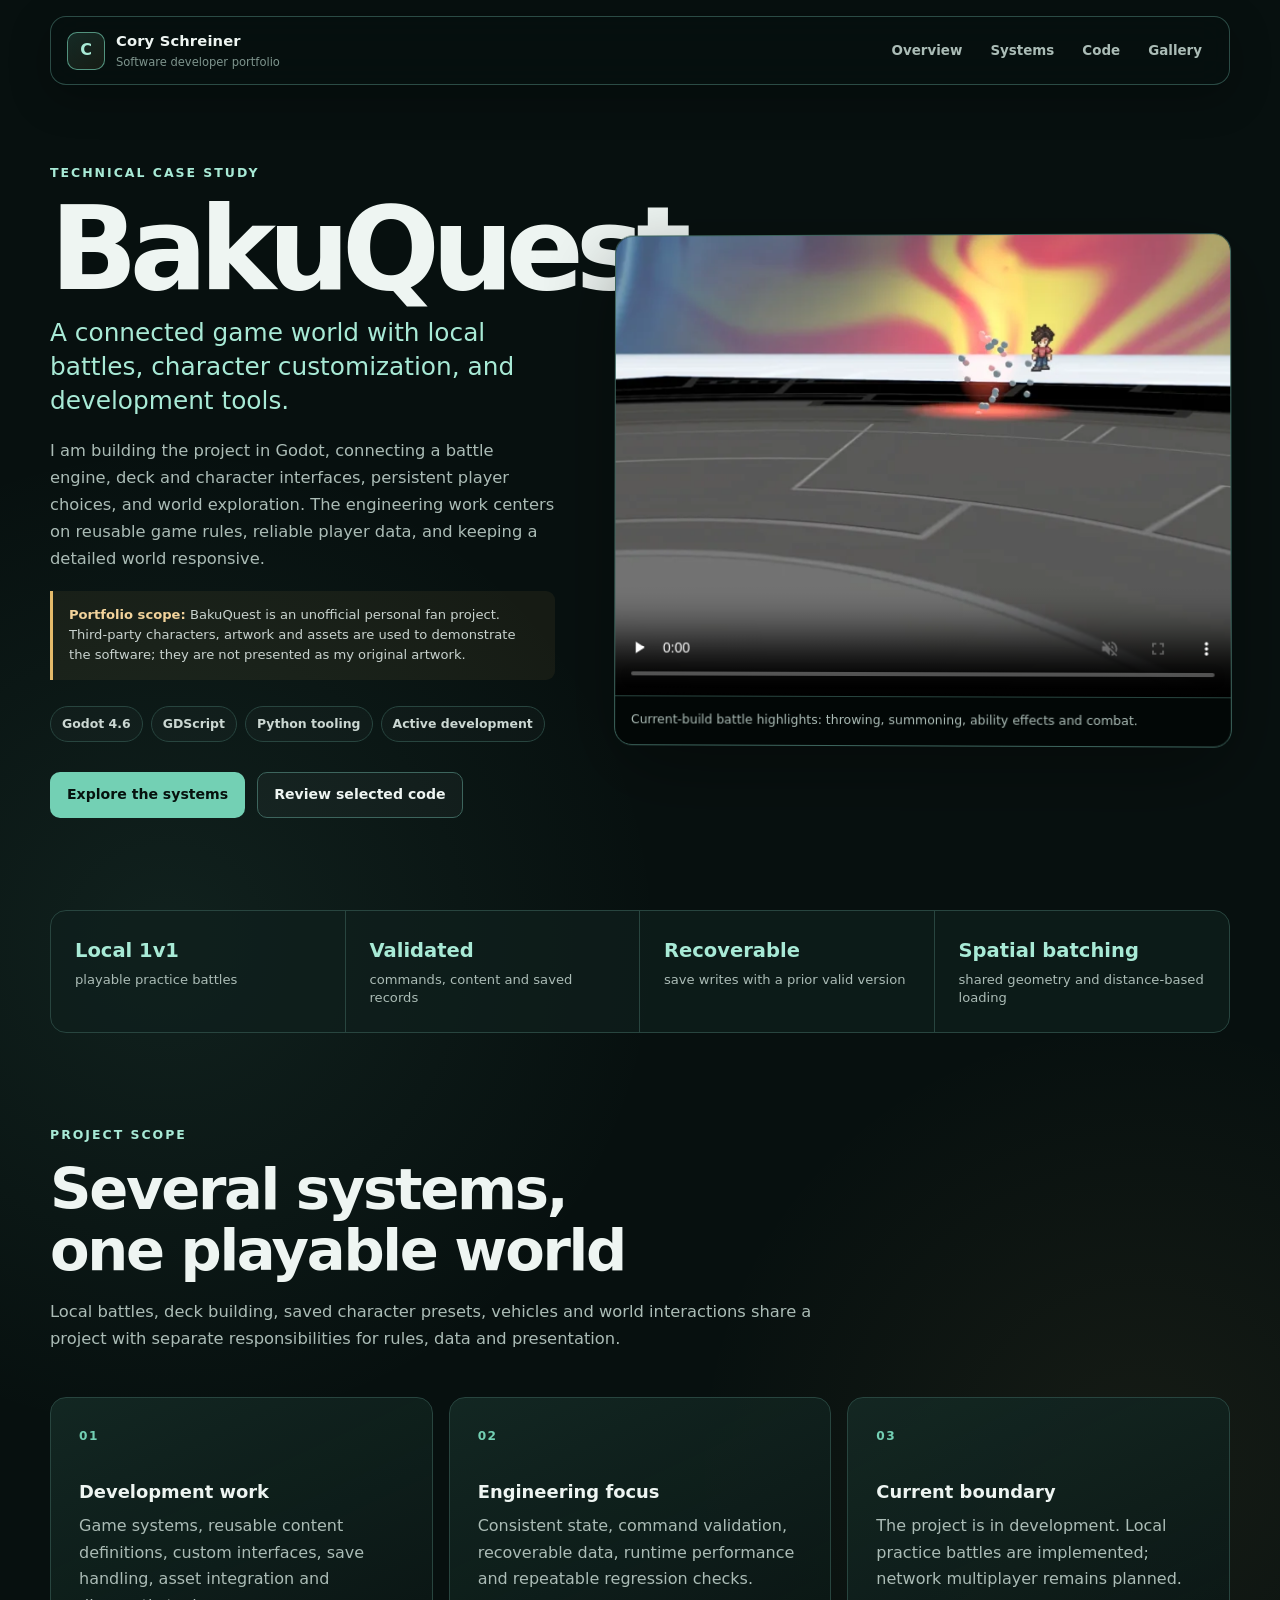
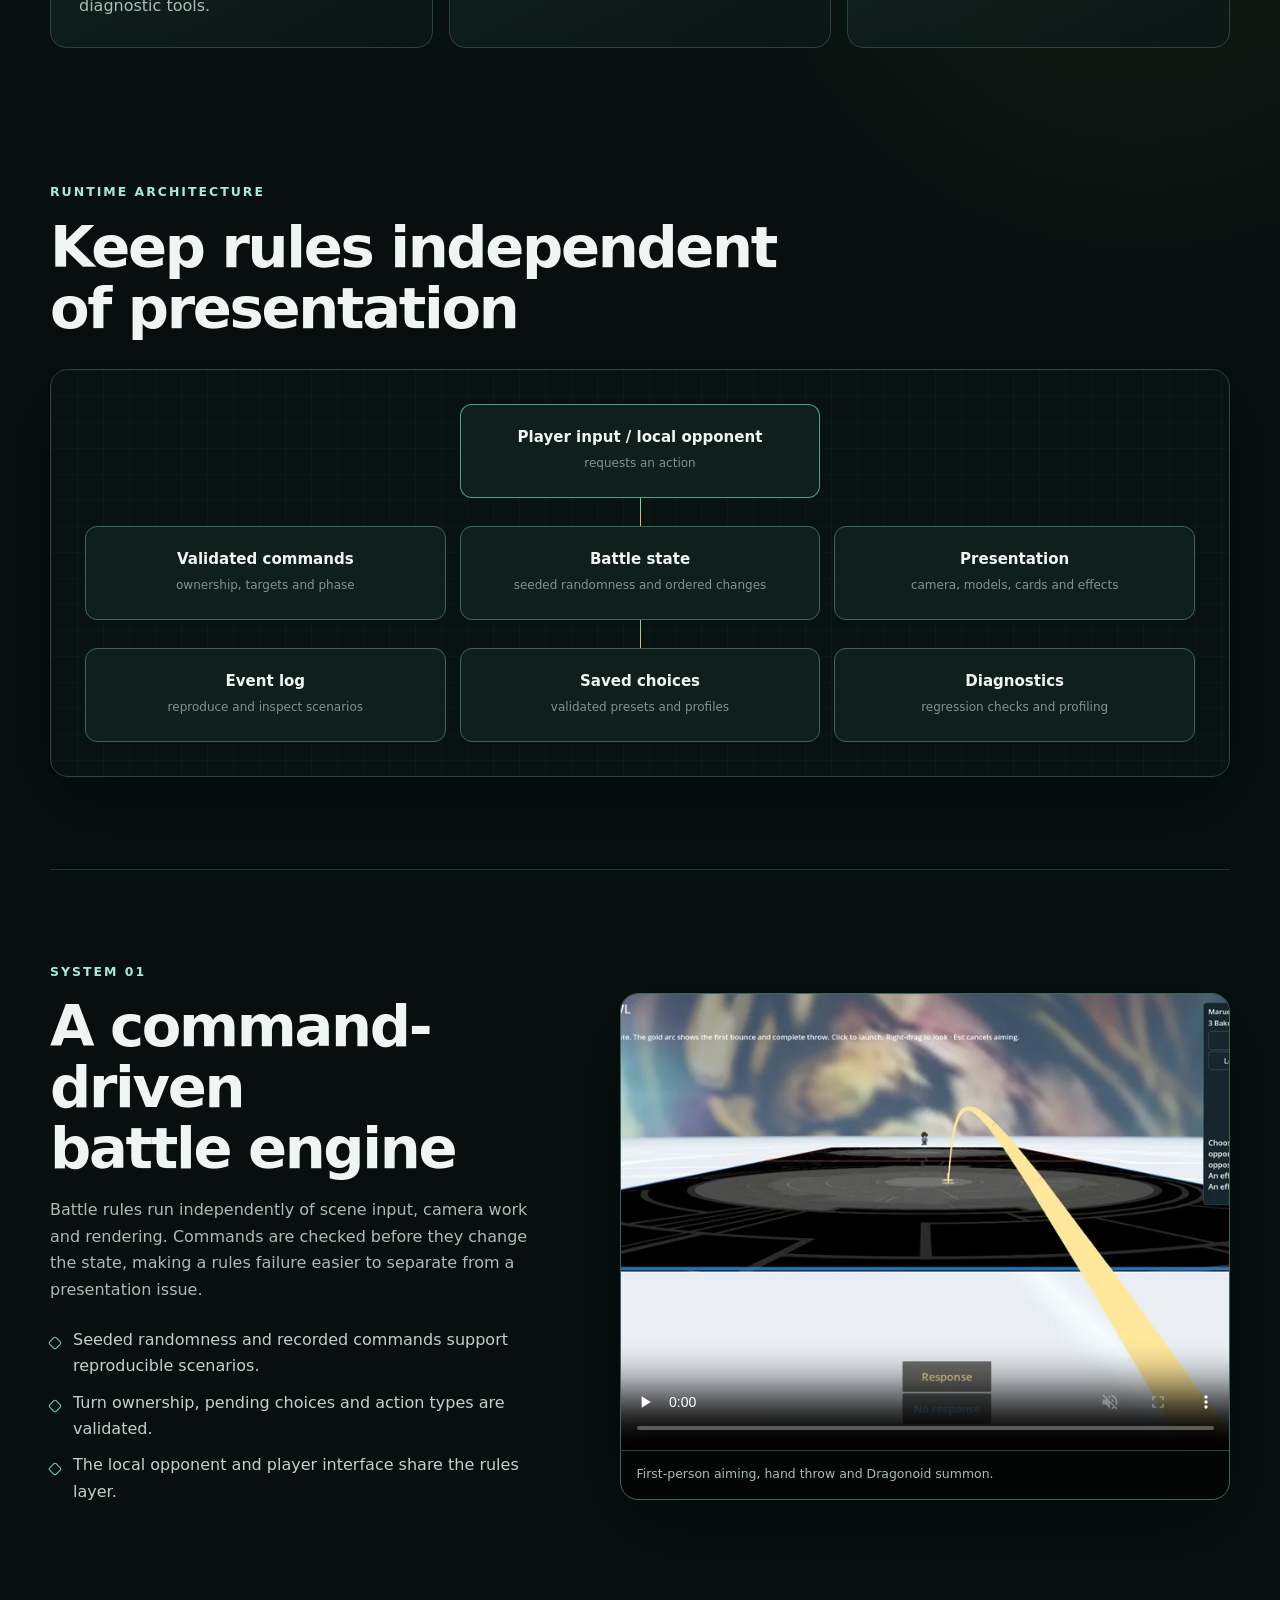
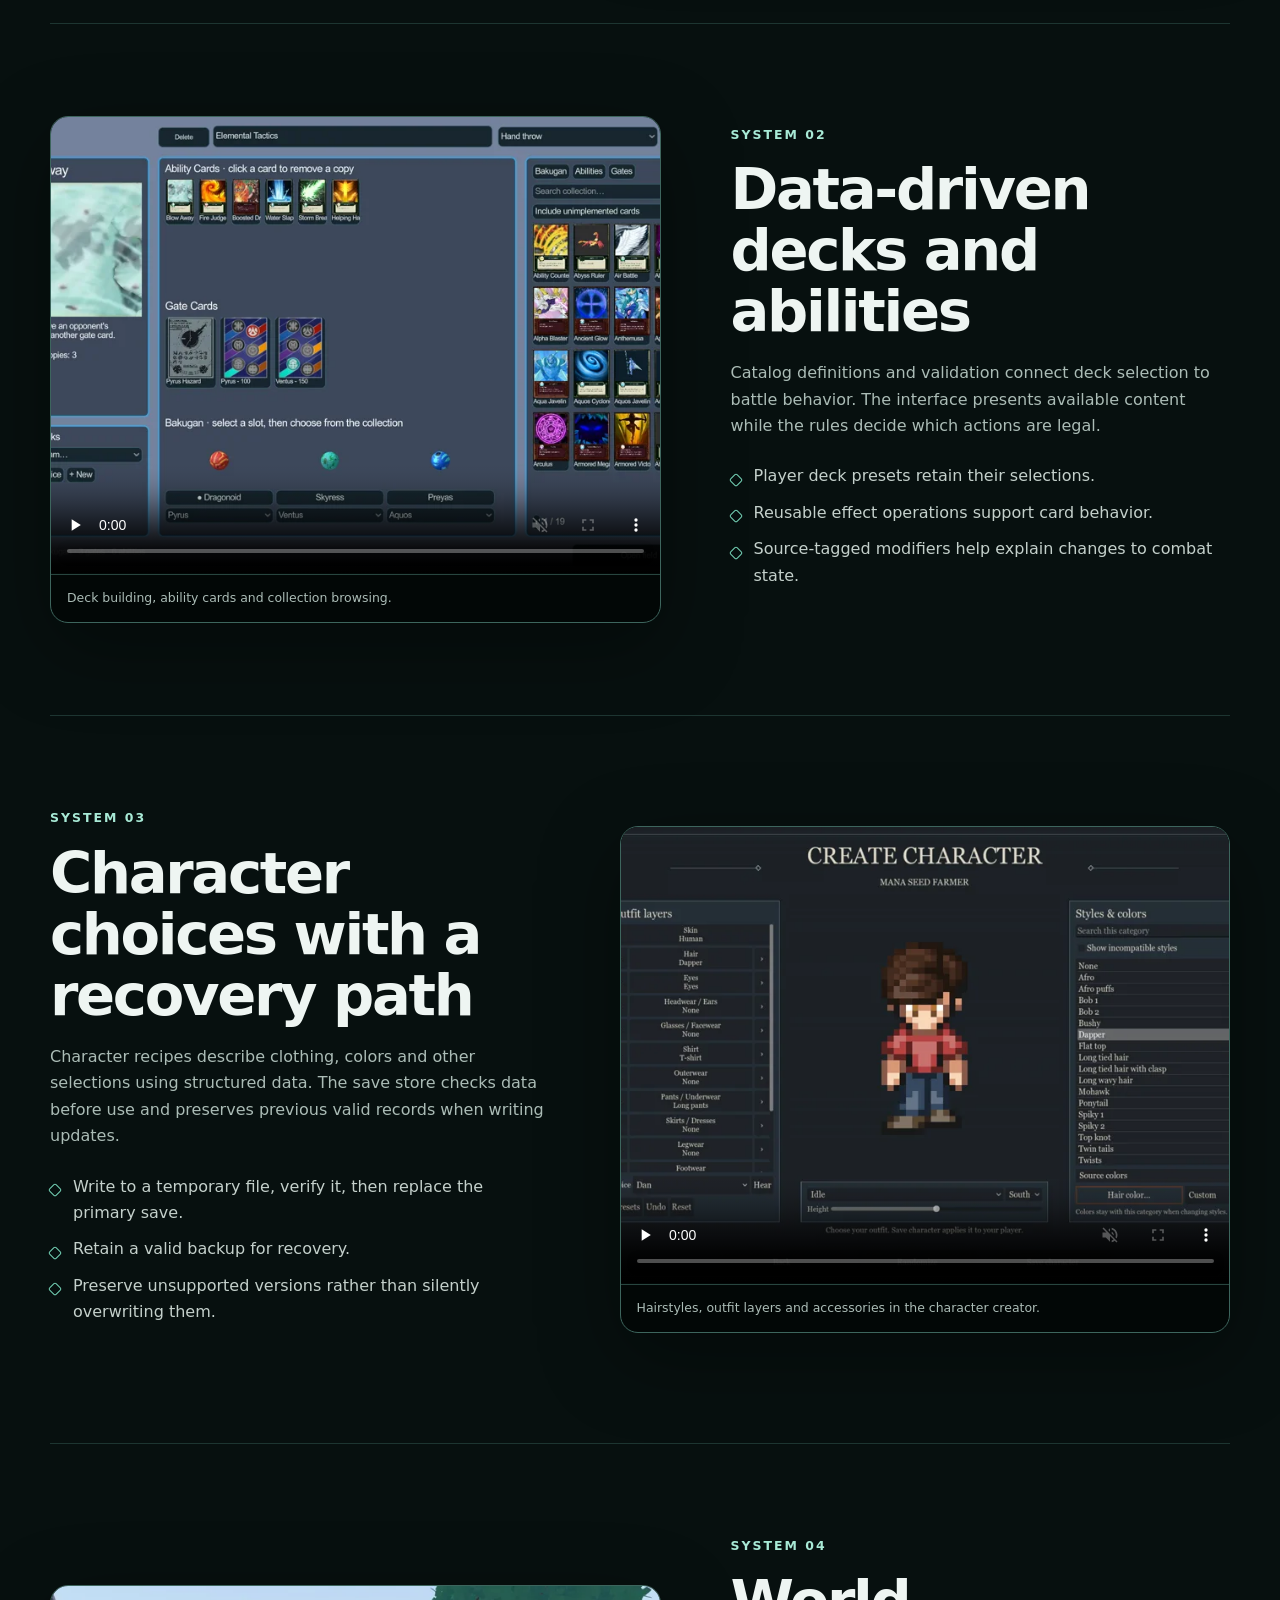
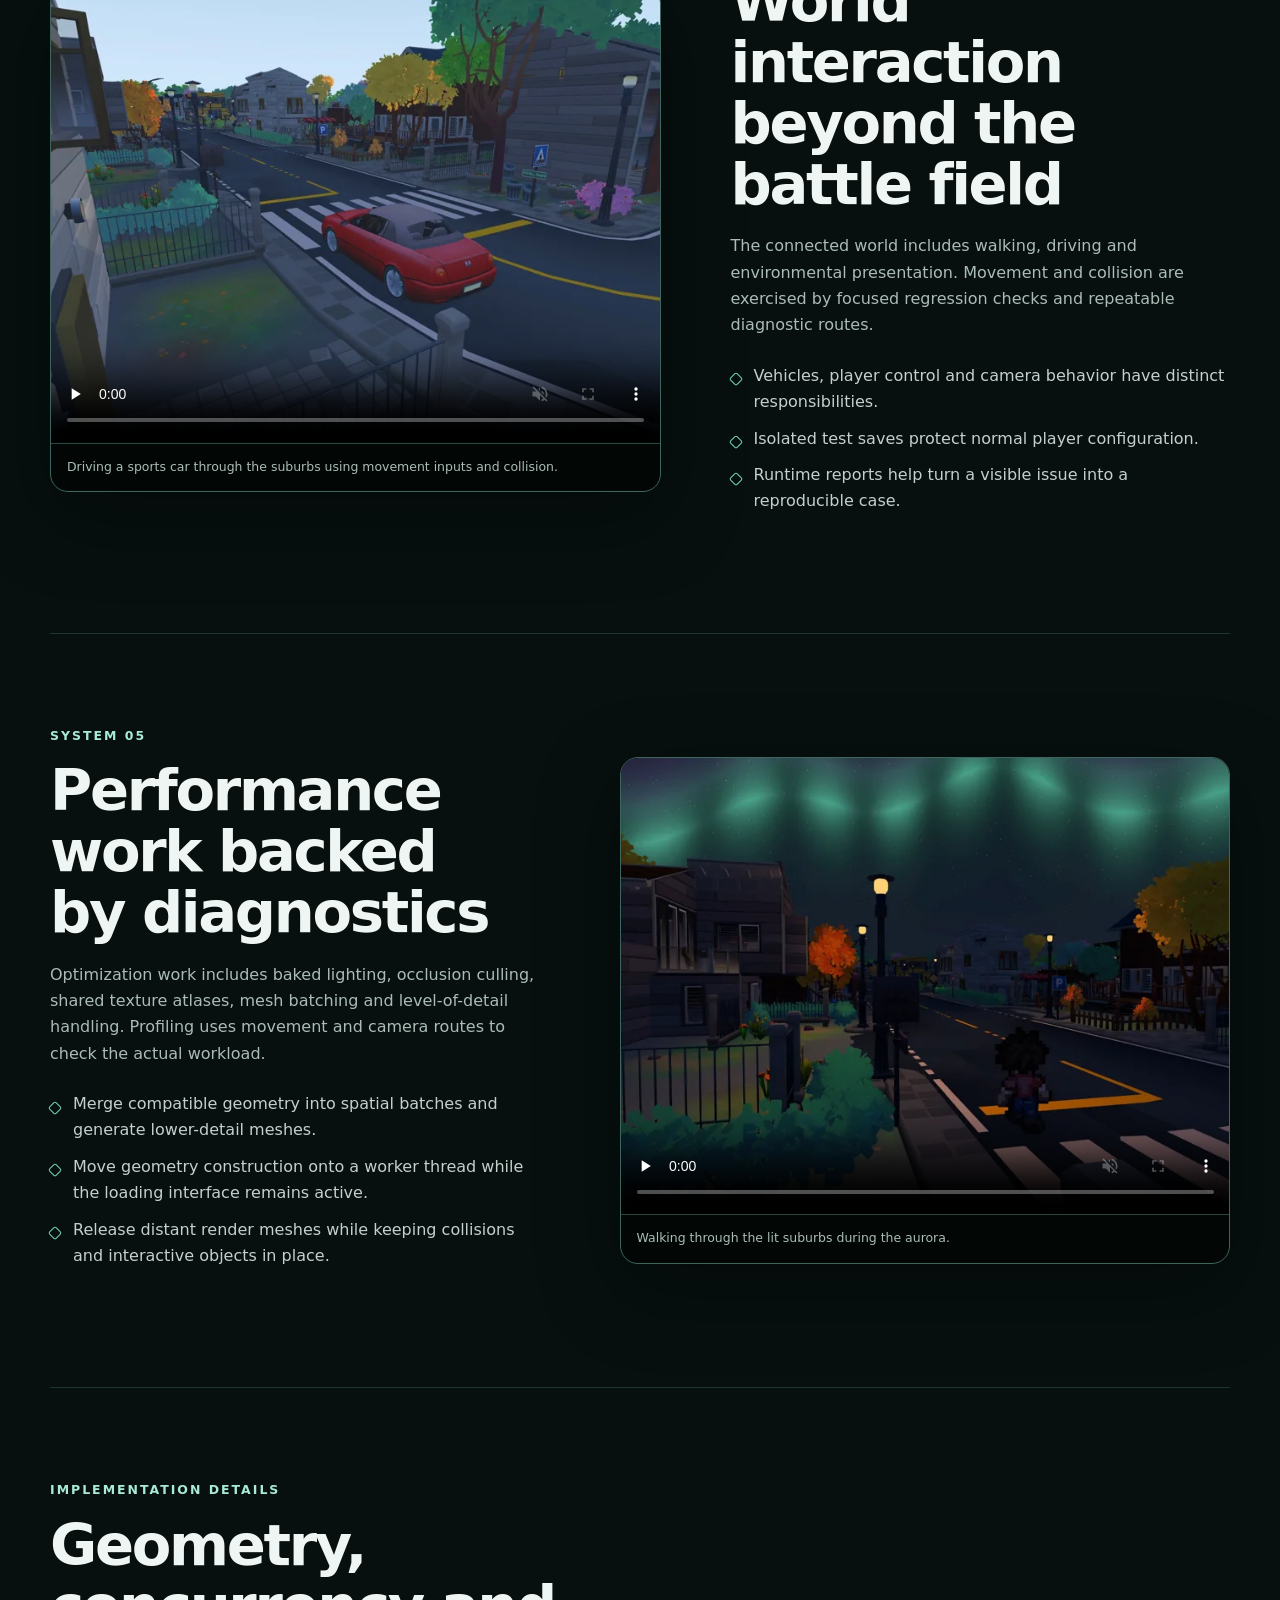
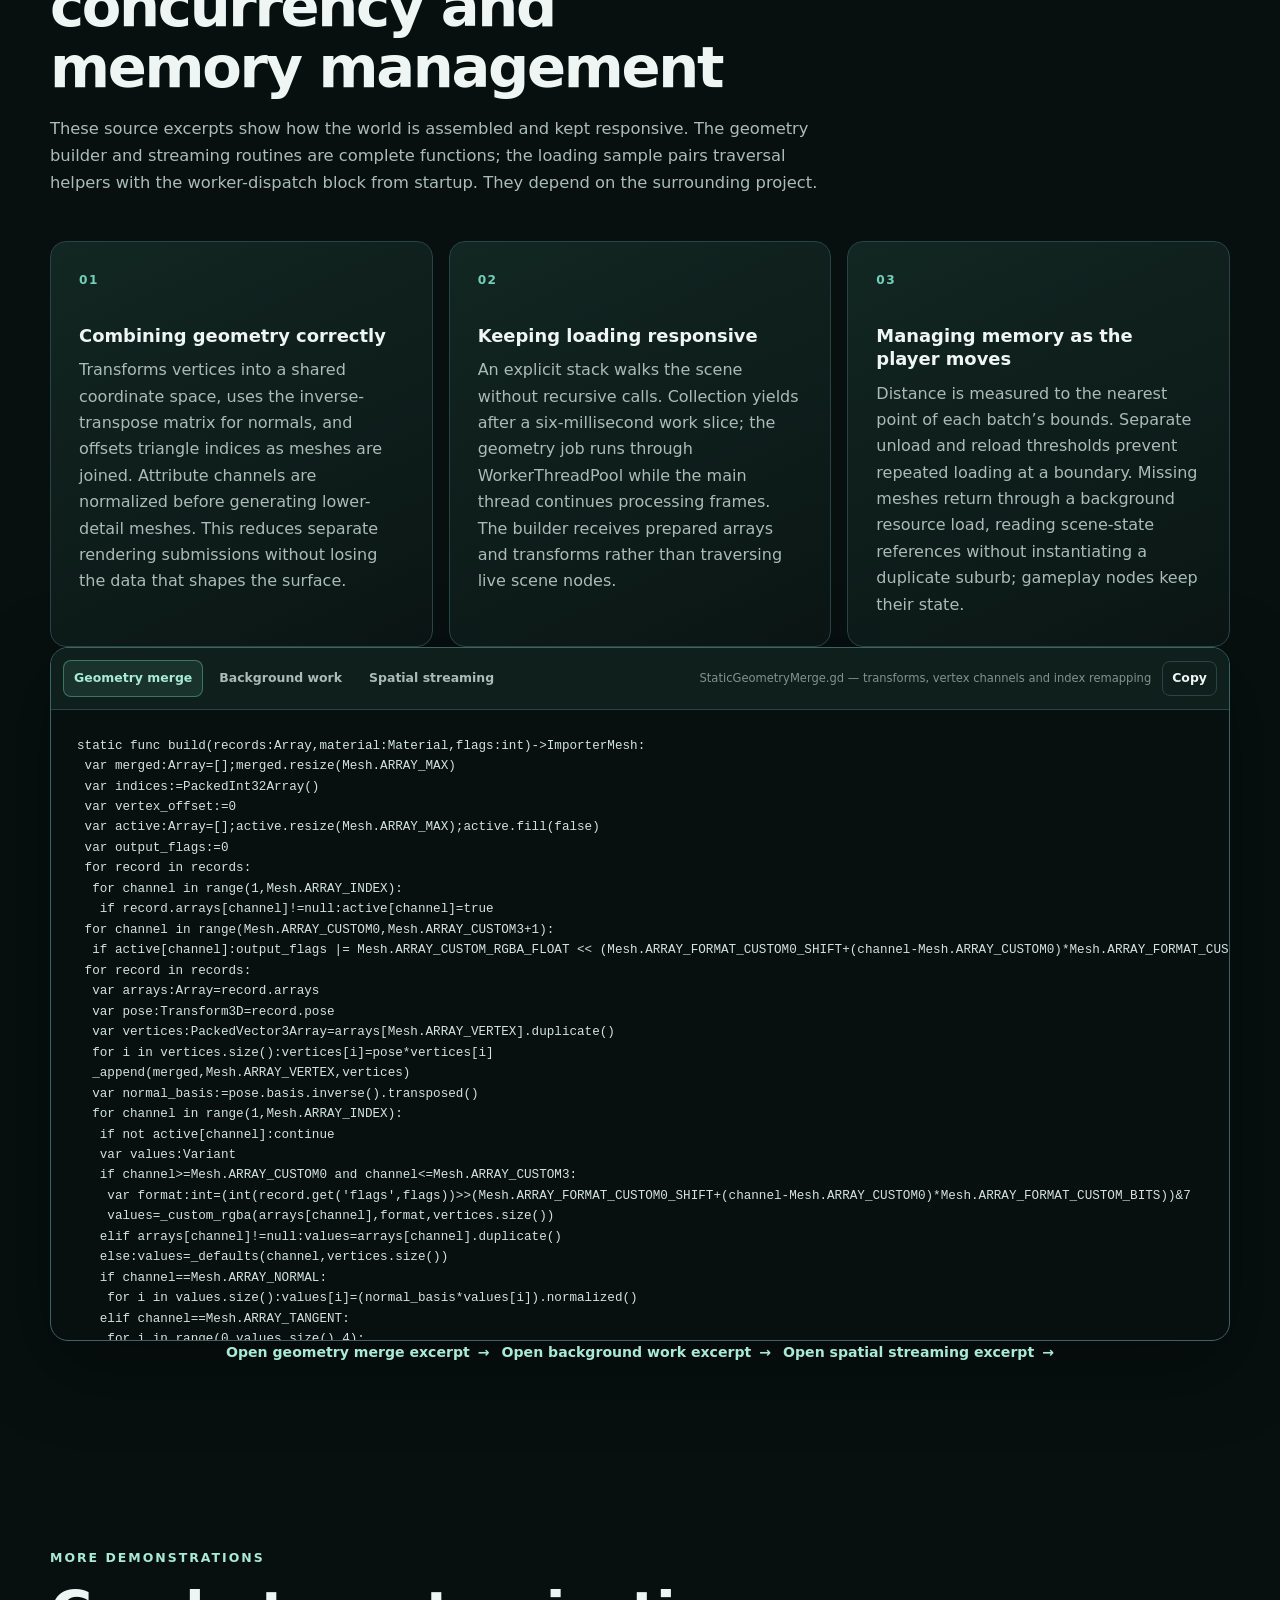
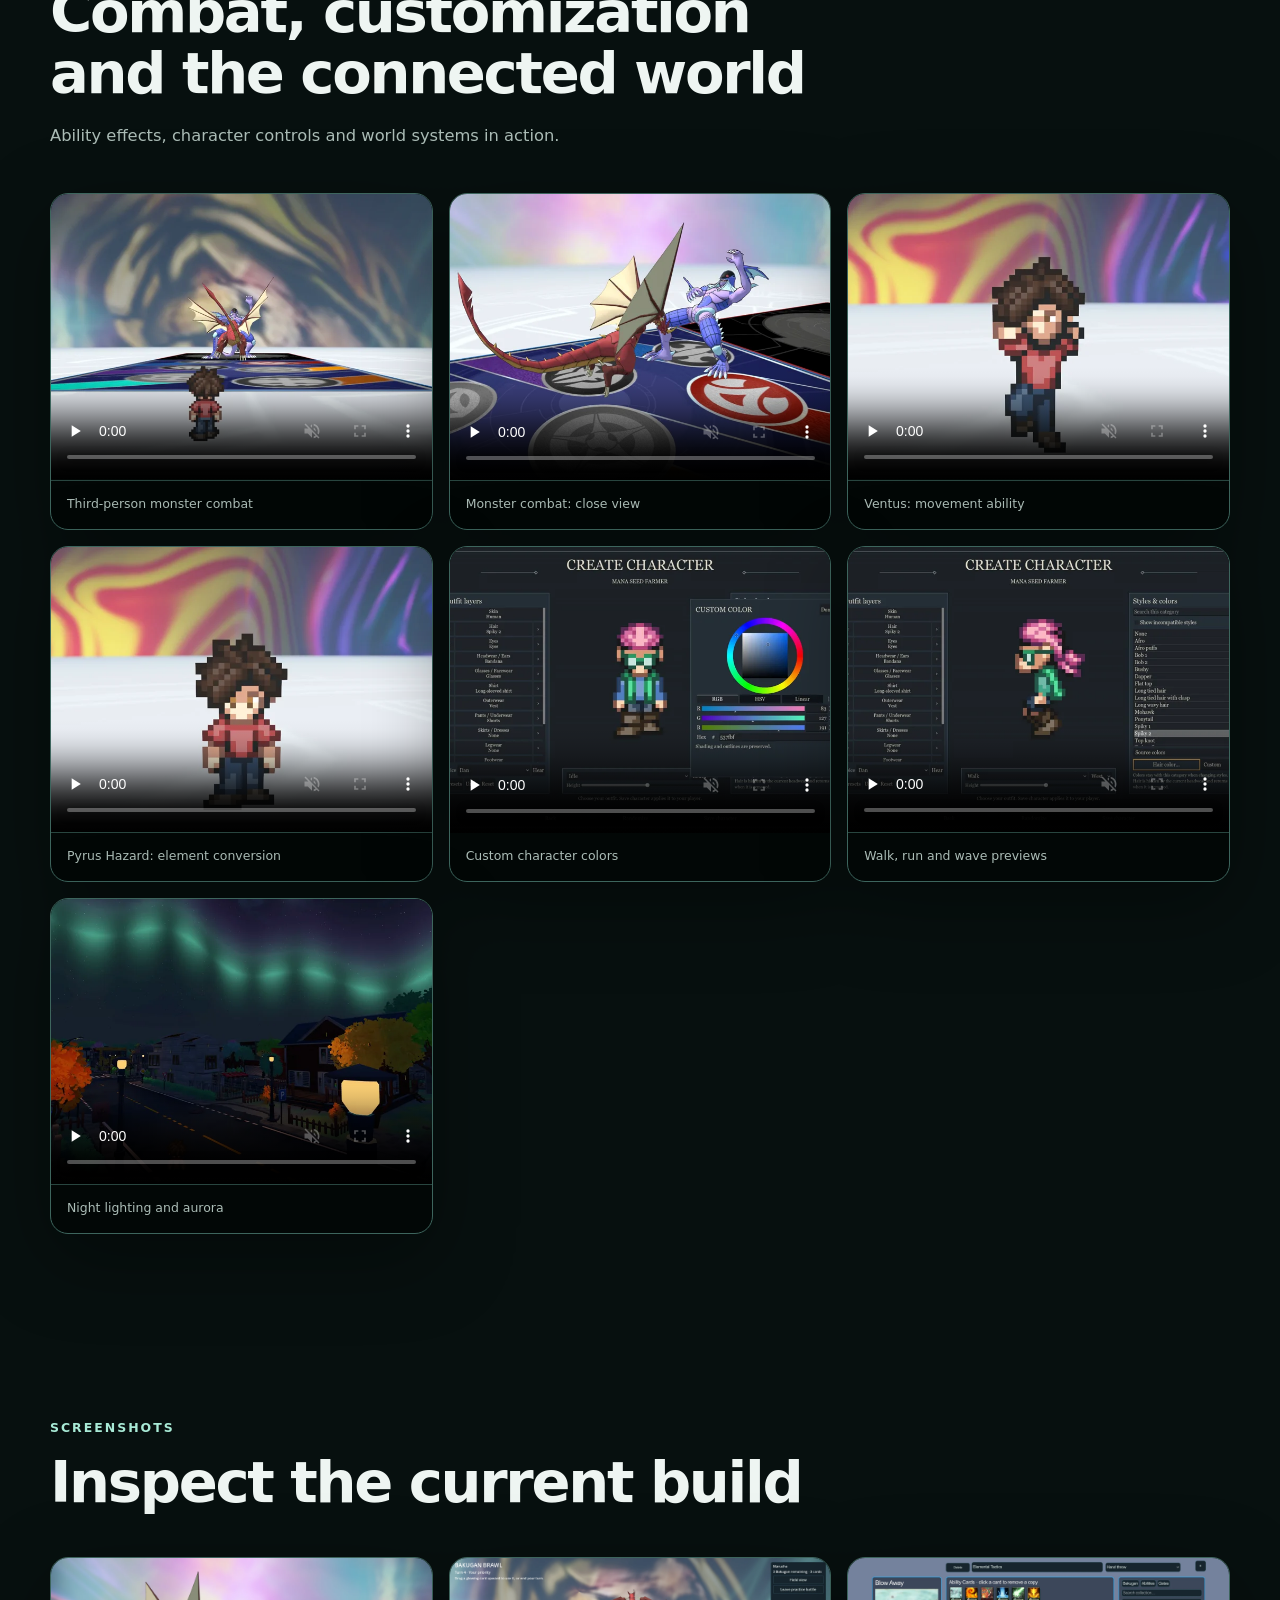
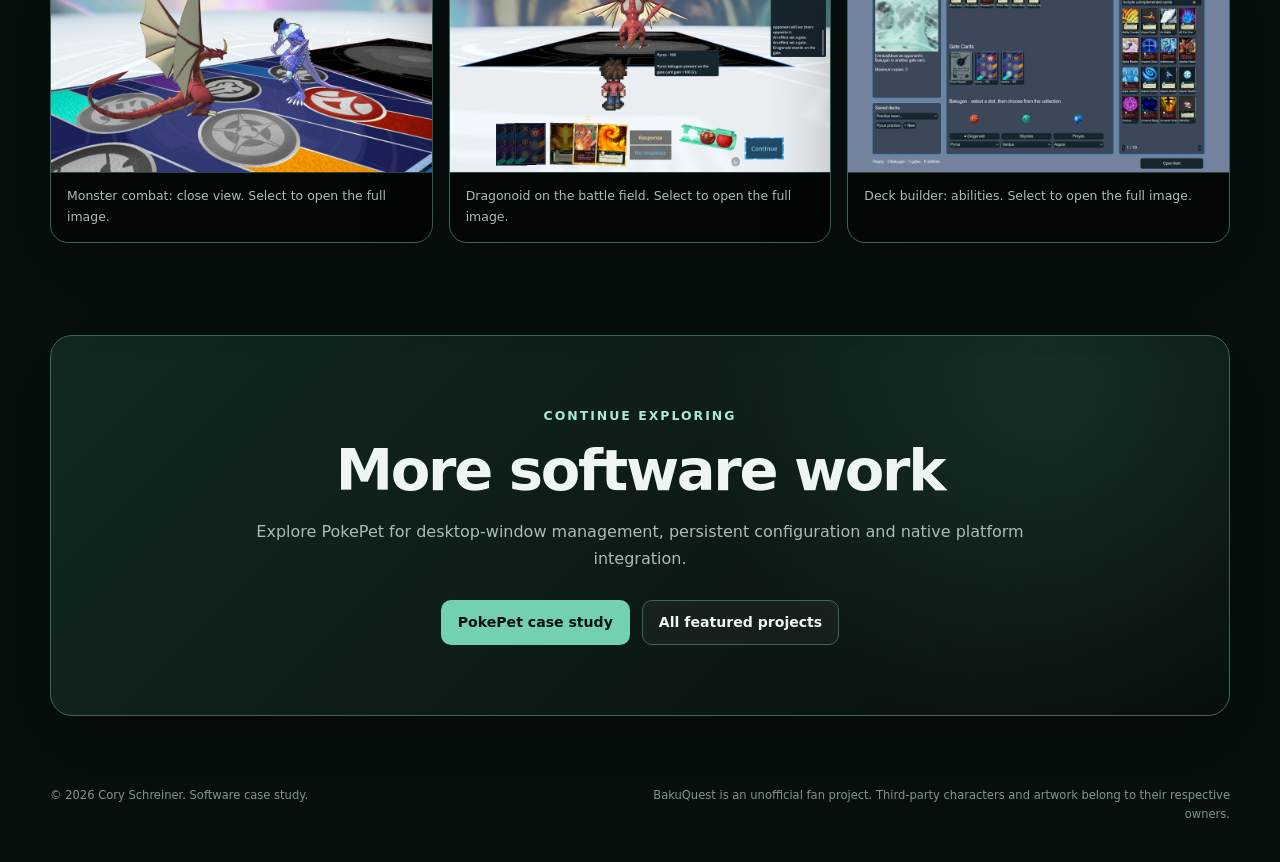
==== commit 61e00bd7: "6" ====
--- a/projects/baku-quest/index.html
+++ b/projects/baku-quest/index.html
@@ -25,86 +25,125 @@
     </nav>
   </header>
 
-<main id="main"><section class="hero section" id="top"><div class="hero-copy"><p class="eyebrow">Technical case study</p><h1>BakuQuest</h1><p class="hero-subtitle">A connected game world with local battles, character customization, and development tools.</p><p class="hero-description">I am building the project in Godot, connecting a battle engine, deck and character interfaces, persistent player choices, and world exploration. This case study follows the implementation through footage, system boundaries, and selected source excerpts.</p><p class="rights-note"><strong>Portfolio scope:</strong> BakuQuest is an unofficial personal fan project. Third-party characters, artwork and assets are used to demonstrate the software; they are not presented as my original artwork.</p><div class="tag-row" aria-label="Project attributes"><span>Godot 4.6</span><span>GDScript</span><span>Python tooling</span><span>Active development</span></div><div class="hero-actions"><a class="button button-primary" href="#systems">Explore the systems</a><a class="button button-secondary" href="#code">Review selected code</a></div></div><figure class="media-frame hero-media"><video controls muted playsinline preload="none" poster="showcase/assets/images/00_Battle_Highlights_poster.webp" aria-label="Current-build battle highlights: throwing, summoning, ability effects and combat."><source src="showcase/assets/video/00_Battle_Highlights.mp4" type="video/mp4"></video><figcaption>Current-build battle highlights: throwing, summoning, ability effects and combat.</figcaption></figure></section>
-<section class="proof-strip" aria-label="Technical facts"><div><strong>Local 1v1</strong><span>playable practice battles</span></div><div><strong>Validated</strong><span>commands, content and saved records</span></div><div><strong>Recoverable</strong><span>save writes with a prior valid version</span></div><div><strong>13 clips</strong><span>battle, customization and world footage</span></div></section>
-<section class="rights-status" aria-labelledby="capture-title"><div><p class="eyebrow">Capture notes</p><h2 id="capture-title">Footage from the working project.</h2></div><p>These silent clips use the real interfaces, controllers and effects, with staged encounters and camera framing. Godot Movie Maker recorded fixed-step 60 FPS footage. It demonstrates functionality, not real-time frame rate.</p></section>
+<main id="main"><section class="hero section" id="top"><div class="hero-copy"><p class="eyebrow">Technical case study</p><h1>BakuQuest</h1><p class="hero-subtitle">A connected game world with local battles, character customization, and development tools.</p><p class="hero-description">I am building the project in Godot, connecting a battle engine, deck and character interfaces, persistent player choices, and world exploration. The engineering work centers on reusable game rules, reliable player data, and keeping a detailed world responsive.</p><p class="rights-note"><strong>Portfolio scope:</strong> BakuQuest is an unofficial personal fan project. Third-party characters, artwork and assets are used to demonstrate the software; they are not presented as my original artwork.</p><div class="tag-row" aria-label="Project attributes"><span>Godot 4.6</span><span>GDScript</span><span>Python tooling</span><span>Active development</span></div><div class="hero-actions"><a class="button button-primary" href="#systems">Explore the systems</a><a class="button button-secondary" href="#code">Review selected code</a></div></div><figure class="media-frame hero-media"><video controls muted playsinline preload="none" poster="showcase/assets/images/00_Battle_Highlights_poster.webp" aria-label="Current-build battle highlights: throwing, summoning, ability effects and combat."><source src="showcase/assets/video/00_Battle_Highlights.mp4" type="video/mp4"></video><figcaption>Current-build battle highlights: throwing, summoning, ability effects and combat.</figcaption></figure></section>
+<section class="proof-strip" aria-label="Technical facts"><div><strong>Local 1v1</strong><span>playable practice battles</span></div><div><strong>Validated</strong><span>commands, content and saved records</span></div><div><strong>Recoverable</strong><span>save writes with a prior valid version</span></div><div><strong>Spatial batching</strong><span>shared geometry and distance-based loading</span></div></section>
+
 <section class="section overview" id="overview"><div class="section-heading"><p class="eyebrow">Project scope</p><h2>Several systems, one playable world</h2><p>Local battles, deck building, saved character presets, vehicles and world interactions share a project with separate responsibilities for rules, data and presentation.</p></div><div class="overview-grid"><article class="summary-card"><span class="card-number">01</span><h3>Development work</h3><p>Game systems, reusable content definitions, custom interfaces, save handling, asset integration and diagnostic tools.</p></article><article class="summary-card"><span class="card-number">02</span><h3>Engineering focus</h3><p>Consistent state, command validation, recoverable data, runtime performance and repeatable regression checks.</p></article><article class="summary-card"><span class="card-number">03</span><h3>Current boundary</h3><p>The project is in development. Local practice battles are implemented; network multiplayer remains planned.</p></article></div></section>
-<section class="section architecture" aria-labelledby="architecture-title"><div class="section-heading compact"><p class="eyebrow">Runtime architecture</p><h2 id="architecture-title">Keep rules independent of presentation</h2></div><div class="architecture-map" role="img" aria-label="Player and opponent commands pass through validated battle rules into state, presentation and recorded events"><div class="arch-node arch-root"><strong>Player input / local opponent</strong><span>requests an action</span></div><div class="arch-connector"></div><div class="arch-row"><div class="arch-node"><strong>Validated commands</strong><span>ownership, targets and phase</span></div><div class="arch-node"><strong>Battle state</strong><span>seeded randomness and ordered changes</span></div><div class="arch-node"><strong>Presentation</strong><span>camera, models, cards and effects</span></div></div><div class="arch-connector"></div><div class="arch-row"><div class="arch-node"><strong>Event log</strong><span>reproduce and inspect scenarios</span></div><div class="arch-node"><strong>Saved choices</strong><span>validated presets and profiles</span></div><div class="arch-node"><strong>Diagnostics</strong><span>regression checks and profiling</span></div></div></div></section><section class="section system-section " id="systems"><div class="system-copy"><p class="system-index">System 01</p><h2>A command-driven battle engine</h2><p>Battle rules run independently of scene input, camera work and rendering. Commands are checked before they change the state, making a rules failure easier to separate from a presentation issue.</p><ul class="feature-list"><li>Seeded randomness and recorded commands support reproducible scenarios.</li><li>Turn ownership, pending choices and action types are validated.</li><li>The local opponent and player interface share the rules layer.</li></ul></div><figure class="media-frame"><video controls muted playsinline preload="none" poster="showcase/assets/images/01_Hand_Throw_And_Dragonoid_Summon_poster.webp" aria-label="First-person aiming, hand throw and Dragonoid summon."><source src="showcase/assets/video/01_Hand_Throw_And_Dragonoid_Summon.mp4" type="video/mp4"></video><figcaption>First-person aiming, hand throw and Dragonoid summon.</figcaption></figure></section><section class="section system-section reverse" ><div class="system-copy"><p class="system-index">System 02</p><h2>Data-driven decks and abilities</h2><p>Catalog definitions and validation connect deck selection to battle behavior. The interface presents available content while the rules decide which actions are legal.</p><ul class="feature-list"><li>Player deck presets retain their selections.</li><li>Reusable effect operations support card behavior.</li><li>Source-tagged modifiers help explain changes to combat state.</li></ul></div><figure class="media-frame"><video controls muted playsinline preload="none" poster="showcase/assets/images/05_Deck_Building_poster.webp" aria-label="Deck building, ability cards and collection browsing."><source src="showcase/assets/video/05_Deck_Building.mp4" type="video/mp4"></video><figcaption>Deck building, ability cards and collection browsing.</figcaption></figure></section><section class="section system-section " ><div class="system-copy"><p class="system-index">System 03</p><h2>Character choices with a recovery path</h2><p>Character recipes describe clothing, colors and other selections using structured data. The save store checks data before use and preserves previous valid records when writing updates.</p><ul class="feature-list"><li>Write to a temporary file, verify it, then replace the primary save.</li><li>Retain a valid backup for recovery.</li><li>Preserve unsupported versions rather than silently overwriting them.</li></ul></div><figure class="media-frame"><video controls muted playsinline preload="none" poster="showcase/assets/images/06_Character_Outfit_Customization_poster.webp" aria-label="Hairstyles, outfit layers and accessories in the character creator."><source src="showcase/assets/video/06_Character_Outfit_Customization.mp4" type="video/mp4"></video><figcaption>Hairstyles, outfit layers and accessories in the character creator.</figcaption></figure></section><section class="section system-section reverse" ><div class="system-copy"><p class="system-index">System 04</p><h2>World interaction beyond the battle field</h2><p>The connected world includes walking, driving and environmental presentation. Movement and collision are exercised by focused regression checks and repeatable diagnostic routes.</p><ul class="feature-list"><li>Vehicles, player control and camera behavior have distinct responsibilities.</li><li>Isolated test saves protect normal player configuration.</li><li>Runtime reports help turn a visible issue into a reproducible case.</li></ul></div><figure class="media-frame"><video controls muted playsinline preload="none" poster="showcase/assets/images/11_Sports_Car_Driving_poster.webp" aria-label="Driving a sports car through the suburbs using movement inputs and collision."><source src="showcase/assets/video/11_Sports_Car_Driving.mp4" type="video/mp4"></video><figcaption>Driving a sports car through the suburbs using movement inputs and collision.</figcaption></figure></section><section class="section system-section " ><div class="system-copy"><p class="system-index">System 05</p><h2>Performance work backed by diagnostics</h2><p>Optimization work includes baked lighting, occlusion culling, shared texture atlases, mesh batching and level-of-detail handling. Profiling uses movement and camera routes to check the actual workload.</p><ul class="feature-list"><li>Keep rendering measurements separate from staged capture footage.</li><li>Compare equivalent routes and graphics settings.</li><li>Record remaining issues alongside improvements.</li></ul></div><figure class="media-frame"><video controls muted playsinline preload="none" poster="showcase/assets/images/09_Night_Aurora_Walk_poster.webp" aria-label="Walking through the lit suburbs during the aurora."><source src="showcase/assets/video/09_Night_Aurora_Walk.mp4" type="video/mp4"></video><figcaption>Walking through the lit suburbs during the aurora.</figcaption></figure></section><section class="section code-section" id="code"><div class="section-heading"><p class="eyebrow">Implementation evidence</p><h2>Selected code from the project</h2><p>These complete functions are copied from the local project. They illustrate command dispatch, verified writes and save recovery; they are excerpts rather than a standalone build.</p></div><div class="code-shell"><div class="code-toolbar"><div class="code-tabs" role="tablist" aria-label="Code samples"><button id="tab-rules" role="tab" aria-controls="code-rules" aria-selected="true" tabindex="0" data-code-tab="rules">Commands</button><button id="tab-saves" role="tab" aria-controls="code-saves" aria-selected="false" tabindex="-1" data-code-tab="saves">Save writes</button><button id="tab-recovery" role="tab" aria-controls="code-recovery" aria-selected="false" tabindex="-1" data-code-tab="recovery">Recovery</button></div><div class="code-meta"><span id="code-label">BattleRules.gd — command dispatch and validation</span><button type="button" data-copy-code>Copy</button></div></div><div class="code-panels"><pre id="code-rules" role="tabpanel" aria-labelledby="tab-rules" data-code-panel="rules" ><code>func command(owner: int, action: Dictionary) -&gt; String:
-	if winner != -2: return &quot;The battle has ended.&quot;
-	if owner &lt; 0 or owner &gt; 1: return &quot;Invalid player.&quot;
-	var kind := str(action.get(&quot;type&quot;, &quot;&quot;))
-	if not choices.is_empty() and kind != &quot;choice&quot;: return &quot;Resolve the pending card choice first.&quot;
-	var error := &quot;Unknown command.&quot;
-	match kind:
-		&quot;choice&quot;: error = _choice(owner,int(action.get(&quot;index&quot;,-1)))
-		&quot;set_gate&quot;: error = _set_gate(owner, int(action.get(&quot;hand&quot;, -1)), int(action.get(&quot;slot&quot;, -1)))
-		&quot;throw&quot;: error = _throw(owner, int(action.get(&quot;bakugan&quot;, -1)), int(action.get(&quot;slot&quot;, -1)))
-		&quot;ability&quot;: error = _ability(owner, action)
-		&quot;change_attribute&quot;: error = _change_attribute(owner, action)
-		&quot;pass&quot;: error = _pass(owner)
-		&quot;concede&quot;:
-			winner = 1 - owner
-			phase = &quot;ended&quot;
-			_emit(&quot;ended&quot;, &quot;%s conceded.&quot; % players[owner].name, {&quot;winner&quot;: winner})
-			error = &quot;&quot;
-	if error == &quot;&quot;:
-		commands.append({&quot;owner&quot;: owner, &quot;action&quot;: action.duplicate(true)})
-		_check_victory()
-	return error</code></pre><pre id="code-saves" role="tabpanel" aria-labelledby="tab-saves" data-code-panel="saves" hidden><code>func write_document(candidate: Dictionary) -&gt; bool:
-	if not _writable:
-		return false
-	var directory := ProjectSettings.globalize_path(save_path.get_base_dir())
-	var error := DirAccess.make_dir_recursive_absolute(directory)
-	if error != OK:
-		last_error = &quot;Cannot create save folder: &quot; + error_string(error)
-		return false
-	candidate = candidate.duplicate(true)
-	candidate[&quot;saved_at_utc&quot;] = Time.get_datetime_string_from_system(true)
-	var temporary := save_path + &quot;.tmp&quot;
-	var file := FileAccess.open(temporary, FileAccess.WRITE)
-	if file == null:
-		last_error = &quot;Cannot write save: &quot; + error_string(FileAccess.get_open_error())
-		return false
-	file.store_string(JSON.stringify(candidate, &quot;\t&quot;))
-	file.flush()
-	var write_error := file.get_error()
-	file.close()
-	if write_error != OK or _read_document(temporary).is_empty():
-		last_error = &quot;Save verification failed; previous save preserved.&quot;
-		return false
-	# Keep the last valid generation, including after recovery from a bad primary.
-	if not _read_document(save_path).is_empty():
-		error = DirAccess.copy_absolute(ProjectSettings.globalize_path(save_path), ProjectSettings.globalize_path(save_path + &quot;.bak&quot;))
-		if error != OK:
-			last_error = &quot;Cannot back up save: &quot; + error_string(error)
-			return false
-	error = DirAccess.rename_absolute(ProjectSettings.globalize_path(temporary), ProjectSettings.globalize_path(save_path))
-	if error != OK:
-		last_error = &quot;Cannot replace save: &quot; + error_string(error)
-		return false
-	data = candidate.duplicate(true)
-	last_error = &quot;&quot;
-	return true</code></pre><pre id="code-recovery" role="tabpanel" aria-labelledby="tab-recovery" data-code-panel="recovery" hidden><code>func load_save() -&gt; bool:
-	data = fresh_document()
-	last_error = &quot;&quot;
-	recovered_backup = false
-	_writable = true
-	if not FileAccess.file_exists(save_path):
-		if not FileAccess.file_exists(save_path + &quot;.bak&quot;):
-			return true
-	if FileAccess.file_exists(save_path):
-		var header = _decode(FileAccess.get_file_as_string(save_path))
-		if header is Dictionary and header.get(&quot;schema&quot;) != SCHEMA:
-			_writable = false
-			last_error = &quot;This save uses an unsupported version. Existing files were preserved.&quot;
-			return false
-	var loaded := _read_document(save_path)
-	if loaded.is_empty():
-		loaded = _read_document(save_path + &quot;.bak&quot;)
-		recovered_backup = not loaded.is_empty()
-	if loaded.is_empty():
-		_writable = false
-		last_error = &quot;The save could not be loaded. Existing files were preserved.&quot;
-		return false
-	data = loaded
-	return true</code></pre></div></div><div class="closing-links"><a class="text-link" href="showcase/code-samples/rules-excerpt.gd">Open commands excerpt</a><a class="text-link" href="showcase/code-samples/saves-excerpt.gd">Open save writes excerpt</a><a class="text-link" href="showcase/code-samples/recovery-excerpt.gd">Open recovery excerpt</a></div></section><section class="section" id="gallery"><div class="section-heading"><p class="eyebrow">More demonstrations</p><h2>Combat, customization and the connected world</h2><p>Additional clips from the same capture session.</p></div><div class="overview-grid"><figure class="media-frame"><video controls muted playsinline preload="none" poster="showcase/assets/images/02_Monster_Combat_poster.webp" aria-label="Third-person monster combat"><source src="showcase/assets/video/02_Monster_Combat.mp4" type="video/mp4"></video><figcaption>Third-person monster combat</figcaption></figure><figure class="media-frame"><video controls muted playsinline preload="none" poster="showcase/assets/images/12_Monster_Combat_Close_View_poster.webp" aria-label="Monster combat: close view"><source src="showcase/assets/video/12_Monster_Combat_Close_View.mp4" type="video/mp4"></video><figcaption>Monster combat: close view</figcaption></figure><figure class="media-frame"><video controls muted playsinline preload="none" poster="showcase/assets/images/03_Ventus_Blow_Away_poster.webp" aria-label="Ventus: movement ability"><source src="showcase/assets/video/03_Ventus_Blow_Away.mp4" type="video/mp4"></video><figcaption>Ventus: movement ability</figcaption></figure><figure class="media-frame"><video controls muted playsinline preload="none" poster="showcase/assets/images/04_Pyrus_Hazard_poster.webp" aria-label="Pyrus Hazard: element conversion"><source src="showcase/assets/video/04_Pyrus_Hazard.mp4" type="video/mp4"></video><figcaption>Pyrus Hazard: element conversion</figcaption></figure><figure class="media-frame"><video controls muted playsinline preload="none" poster="showcase/assets/images/07_Character_Color_Customization_poster.webp" aria-label="Custom character colors"><source src="showcase/assets/video/07_Character_Color_Customization.mp4" type="video/mp4"></video><figcaption>Custom character colors</figcaption></figure><figure class="media-frame"><video controls muted playsinline preload="none" poster="showcase/assets/images/08_Character_Animation_Previews_poster.webp" aria-label="Walk, run and wave previews"><source src="showcase/assets/video/08_Character_Animation_Previews.mp4" type="video/mp4"></video><figcaption>Walk, run and wave previews</figcaption></figure><figure class="media-frame"><video controls muted playsinline preload="none" poster="showcase/assets/images/10_Suburban_Night_Lighting_poster.webp" aria-label="Night lighting and aurora"><source src="showcase/assets/video/10_Suburban_Night_Lighting.mp4" type="video/mp4"></video><figcaption>Night lighting and aurora</figcaption></figure></div></section><section class="section"><div class="section-heading"><p class="eyebrow">Screenshots</p><h2>Inspect the current build</h2></div><div class="overview-grid"><figure class="media-frame"><a href="showcase/assets/images/25_Monster_Combat_Close_View.webp"><img loading="lazy" src="showcase/assets/images/25_Monster_Combat_Close_View.webp" alt="Monster combat: close view"></a><figcaption>Monster combat: close view. Select to open the full image.</figcaption></figure><figure class="media-frame"><a href="showcase/assets/images/10_Dragonoid_On_The_Field.webp"><img loading="lazy" src="showcase/assets/images/10_Dragonoid_On_The_Field.webp" alt="Dragonoid on the battle field"></a><figcaption>Dragonoid on the battle field. Select to open the full image.</figcaption></figure><figure class="media-frame"><a href="showcase/assets/images/01_Deck_Builder_Abilities.webp"><img loading="lazy" src="showcase/assets/images/01_Deck_Builder_Abilities.webp" alt="Deck builder: abilities"></a><figcaption>Deck builder: abilities. Select to open the full image.</figcaption></figure></div></section><section class="closing" id="source"><p class="eyebrow">Continue exploring</p><h2>More software work</h2><p>Explore PokePet for desktop-window management, persistent configuration and native platform integration.</p><div class="closing-links"><a class="button button-primary" href="../poke-pet/">PokePet case study</a><a class="button button-secondary" href="../../">All featured projects</a></div></section></main><footer><span>© 2026 Cory Schreiner. Software case study.</span><span>BakuQuest is an unofficial fan project. Third-party characters and artwork belong to their respective owners.</span></footer></body></html>+<section class="section architecture" aria-labelledby="architecture-title"><div class="section-heading compact"><p class="eyebrow">Runtime architecture</p><h2 id="architecture-title">Keep rules independent of presentation</h2></div><div class="architecture-map" role="img" aria-label="Player and opponent commands pass through validated battle rules into state, presentation and recorded events"><div class="arch-node arch-root"><strong>Player input / local opponent</strong><span>requests an action</span></div><div class="arch-connector"></div><div class="arch-row"><div class="arch-node"><strong>Validated commands</strong><span>ownership, targets and phase</span></div><div class="arch-node"><strong>Battle state</strong><span>seeded randomness and ordered changes</span></div><div class="arch-node"><strong>Presentation</strong><span>camera, models, cards and effects</span></div></div><div class="arch-connector"></div><div class="arch-row"><div class="arch-node"><strong>Event log</strong><span>reproduce and inspect scenarios</span></div><div class="arch-node"><strong>Saved choices</strong><span>validated presets and profiles</span></div><div class="arch-node"><strong>Diagnostics</strong><span>regression checks and profiling</span></div></div></div></section><section class="section system-section " id="systems"><div class="system-copy"><p class="system-index">System 01</p><h2>A command-driven battle engine</h2><p>Battle rules run independently of scene input, camera work and rendering. Commands are checked before they change the state, making a rules failure easier to separate from a presentation issue.</p><ul class="feature-list"><li>Seeded randomness and recorded commands support reproducible scenarios.</li><li>Turn ownership, pending choices and action types are validated.</li><li>The local opponent and player interface share the rules layer.</li></ul></div><figure class="media-frame"><video controls muted playsinline preload="none" poster="showcase/assets/images/01_Hand_Throw_And_Dragonoid_Summon_poster.webp" aria-label="First-person aiming, hand throw and Dragonoid summon."><source src="showcase/assets/video/01_Hand_Throw_And_Dragonoid_Summon.mp4" type="video/mp4"></video><figcaption>First-person aiming, hand throw and Dragonoid summon.</figcaption></figure></section><section class="section system-section reverse" ><div class="system-copy"><p class="system-index">System 02</p><h2>Data-driven decks and abilities</h2><p>Catalog definitions and validation connect deck selection to battle behavior. The interface presents available content while the rules decide which actions are legal.</p><ul class="feature-list"><li>Player deck presets retain their selections.</li><li>Reusable effect operations support card behavior.</li><li>Source-tagged modifiers help explain changes to combat state.</li></ul></div><figure class="media-frame"><video controls muted playsinline preload="none" poster="showcase/assets/images/05_Deck_Building_poster.webp" aria-label="Deck building, ability cards and collection browsing."><source src="showcase/assets/video/05_Deck_Building.mp4" type="video/mp4"></video><figcaption>Deck building, ability cards and collection browsing.</figcaption></figure></section><section class="section system-section " ><div class="system-copy"><p class="system-index">System 03</p><h2>Character choices with a recovery path</h2><p>Character recipes describe clothing, colors and other selections using structured data. The save store checks data before use and preserves previous valid records when writing updates.</p><ul class="feature-list"><li>Write to a temporary file, verify it, then replace the primary save.</li><li>Retain a valid backup for recovery.</li><li>Preserve unsupported versions rather than silently overwriting them.</li></ul></div><figure class="media-frame"><video controls muted playsinline preload="none" poster="showcase/assets/images/06_Character_Outfit_Customization_poster.webp" aria-label="Hairstyles, outfit layers and accessories in the character creator."><source src="showcase/assets/video/06_Character_Outfit_Customization.mp4" type="video/mp4"></video><figcaption>Hairstyles, outfit layers and accessories in the character creator.</figcaption></figure></section><section class="section system-section reverse" ><div class="system-copy"><p class="system-index">System 04</p><h2>World interaction beyond the battle field</h2><p>The connected world includes walking, driving and environmental presentation. Movement and collision are exercised by focused regression checks and repeatable diagnostic routes.</p><ul class="feature-list"><li>Vehicles, player control and camera behavior have distinct responsibilities.</li><li>Isolated test saves protect normal player configuration.</li><li>Runtime reports help turn a visible issue into a reproducible case.</li></ul></div><figure class="media-frame"><video controls muted playsinline preload="none" poster="showcase/assets/images/11_Sports_Car_Driving_poster.webp" aria-label="Driving a sports car through the suburbs using movement inputs and collision."><source src="showcase/assets/video/11_Sports_Car_Driving.mp4" type="video/mp4"></video><figcaption>Driving a sports car through the suburbs using movement inputs and collision.</figcaption></figure></section><section class="section system-section " ><div class="system-copy"><p class="system-index">System 05</p><h2>Performance work backed by diagnostics</h2><p>Optimization work includes baked lighting, occlusion culling, shared texture atlases, mesh batching and level-of-detail handling. Profiling uses movement and camera routes to check the actual workload.</p><ul class="feature-list"><li>Merge compatible geometry into spatial batches and generate lower-detail meshes.</li><li>Move geometry construction onto a worker thread while the loading interface remains active.</li><li>Release distant render meshes while keeping collisions and interactive objects in place.</li></ul></div><figure class="media-frame"><video controls muted playsinline preload="none" poster="showcase/assets/images/09_Night_Aurora_Walk_poster.webp" aria-label="Walking through the lit suburbs during the aurora."><source src="showcase/assets/video/09_Night_Aurora_Walk.mp4" type="video/mp4"></video><figcaption>Walking through the lit suburbs during the aurora.</figcaption></figure></section><section class="section code-section" id="code"><div class="section-heading"><p class="eyebrow">Implementation details</p><h2>Geometry, concurrency and memory management</h2><p>These source excerpts show how the world is assembled and kept responsive. The geometry builder and streaming routines are complete functions; the loading sample pairs traversal helpers with the worker-dispatch block from startup. They depend on the surrounding project.</p></div><div class="overview-grid"><article class="summary-card"><span class="card-number">01</span><h3>Combining geometry correctly</h3><p>Transforms vertices into a shared coordinate space, uses the inverse-transpose matrix for normals, and offsets triangle indices as meshes are joined. Attribute channels are normalized before generating lower-detail meshes. This reduces separate rendering submissions without losing the data that shapes the surface.</p></article><article class="summary-card"><span class="card-number">02</span><h3>Keeping loading responsive</h3><p>An explicit stack walks the scene without recursive calls. Collection yields after a six-millisecond work slice; the geometry job runs through WorkerThreadPool while the main thread continues processing frames. The builder receives prepared arrays and transforms rather than traversing live scene nodes.</p></article><article class="summary-card"><span class="card-number">03</span><h3>Managing memory as the player moves</h3><p>Distance is measured to the nearest point of each batch’s bounds. Separate unload and reload thresholds prevent repeated loading at a boundary. Missing meshes return through a background resource load, reading scene-state references without instantiating a duplicate suburb; gameplay nodes keep their state.</p></article></div><div class="code-shell"><div class="code-toolbar"><div class="code-tabs" role="tablist" aria-label="Code samples"><button id="tab-geometry" role="tab" aria-controls="code-geometry" aria-selected="true" tabindex="0" data-code-tab="geometry">Geometry merge</button><button id="tab-loading" role="tab" aria-controls="code-loading" aria-selected="false" tabindex="-1" data-code-tab="loading">Background work</button><button id="tab-streaming" role="tab" aria-controls="code-streaming" aria-selected="false" tabindex="-1" data-code-tab="streaming">Spatial streaming</button></div><div class="code-meta"><span id="code-label">StaticGeometryMerge.gd — transforms, vertex channels and index remapping</span><button type="button" data-copy-code>Copy</button></div></div><div class="code-panels"><pre id="code-geometry" role="tabpanel" aria-labelledby="tab-geometry" data-code-panel="geometry" ><code>static func build(records:Array,material:Material,flags:int)-&gt;ImporterMesh:
+ var merged:Array=[];merged.resize(Mesh.ARRAY_MAX)
+ var indices:=PackedInt32Array()
+ var vertex_offset:=0
+ var active:Array=[];active.resize(Mesh.ARRAY_MAX);active.fill(false)
+ var output_flags:=0
+ for record in records:
+  for channel in range(1,Mesh.ARRAY_INDEX):
+   if record.arrays[channel]!=null:active[channel]=true
+ for channel in range(Mesh.ARRAY_CUSTOM0,Mesh.ARRAY_CUSTOM3+1):
+  if active[channel]:output_flags |= Mesh.ARRAY_CUSTOM_RGBA_FLOAT &lt;&lt; (Mesh.ARRAY_FORMAT_CUSTOM0_SHIFT+(channel-Mesh.ARRAY_CUSTOM0)*Mesh.ARRAY_FORMAT_CUSTOM_BITS)
+ for record in records:
+  var arrays:Array=record.arrays
+  var pose:Transform3D=record.pose
+  var vertices:PackedVector3Array=arrays[Mesh.ARRAY_VERTEX].duplicate()
+  for i in vertices.size():vertices[i]=pose*vertices[i]
+  _append(merged,Mesh.ARRAY_VERTEX,vertices)
+  var normal_basis:=pose.basis.inverse().transposed()
+  for channel in range(1,Mesh.ARRAY_INDEX):
+   if not active[channel]:continue
+   var values:Variant
+   if channel&gt;=Mesh.ARRAY_CUSTOM0 and channel&lt;=Mesh.ARRAY_CUSTOM3:
+    var format:int=(int(record.get(&#x27;flags&#x27;,flags))&gt;&gt;(Mesh.ARRAY_FORMAT_CUSTOM0_SHIFT+(channel-Mesh.ARRAY_CUSTOM0)*Mesh.ARRAY_FORMAT_CUSTOM_BITS))&amp;7
+    values=_custom_rgba(arrays[channel],format,vertices.size())
+   elif arrays[channel]!=null:values=arrays[channel].duplicate()
+   else:values=_defaults(channel,vertices.size())
+   if channel==Mesh.ARRAY_NORMAL:
+    for i in values.size():values[i]=(normal_basis*values[i]).normalized()
+   elif channel==Mesh.ARRAY_TANGENT:
+    for i in range(0,values.size(),4):
+     var tangent:Vector3=(pose.basis*Vector3(values[i],values[i+1],values[i+2])).normalized()
+     values[i]=tangent.x;values[i+1]=tangent.y;values[i+2]=tangent.z
+   _append(merged,channel,values)
+  var source_indices=arrays[Mesh.ARRAY_INDEX]
+  if source_indices!=null and not source_indices.is_empty():
+   for index in source_indices:indices.append(index+vertex_offset)
+  else:
+   for index in vertices.size():indices.append(index+vertex_offset)
+  vertex_offset+=vertices.size()
+ merged[Mesh.ARRAY_INDEX]=indices
+ var importer:=ImporterMesh.new()
+ importer.add_surface(Mesh.PRIMITIVE_TRIANGLES,merged,[],{},material,&#x27;&#x27;,output_flags)
+ importer.generate_lods(25.0,60.0,[])
+ return importer</code></pre><pre id="code-loading" role="tabpanel" aria-labelledby="tab-loading" data-code-panel="loading" hidden><code>func _yield_budget() -&gt; void:
+	if _cooperative and Time.get_ticks_usec()-_slice_started&gt;6000:
+		await get_tree().process_frame
+		_slice_started=Time.get_ticks_usec()
+
+func _collect_budgeted(root_node:Node)-&gt;void:
+	var pending:Array[Node]=[root_node]
+	while not pending.is_empty():
+		var node:Node=pending.pop_back()
+		if _collect_one(node):
+			var children:=node.get_children()
+			children.reverse()
+			pending.append_array(children)
+		await _yield_budget()
+
+# Excerpt from _ready(): dispatch the prepared geometry job.
+		var result:Array=[]
+		var build:=func():result.append(preload(&quot;res://Scripts/World/Suburban/StaticGeometryMerge.gd&quot;).build(records,material,flags))
+		if _cooperative:
+			var task:=WorkerThreadPool.add_task(build)
+			while not WorkerThreadPool.is_task_completed(task):await get_tree().process_frame
+			WorkerThreadPool.wait_for_task_completion(task)
+		else:build.call()
+		var importer:ImporterMesh=result[0]</code></pre><pre id="code-streaming" role="tabpanel" aria-labelledby="tab-streaming" data-code-panel="streaming" hidden><code>func _register_residency() -&gt; void:
+	# Only immutable render batches are evicted. Authored bodies, colliders,
+	# occluders, seats, doors and NPC nodes remain present and keep their state.
+	if cache_source_used.is_empty() or not get_parent().has_node(&quot;CityDistrict&quot;): return
+	for visual: MeshInstance3D in find_children(&quot;StaticBatch_*&quot;, &quot;MeshInstance3D&quot;, true, false):
+		if visual.mesh == null: continue
+		_resident_batches.append({&quot;visual&quot;:visual,&quot;bounds&quot;:visual.global_transform*visual.get_aabb(),&quot;missing&quot;:false})
+
+func _update_residency() -&gt; void:
+	if _resident_batches.is_empty() or _restore_failed or OS.get_environment(&quot;CITY_SUBURB_RESIDENCY&quot;) == &quot;0&quot;: return
+	var camera := get_viewport().get_camera_3d()
+	if camera == null: return
+	# The margin includes shadows and fast vehicles; long connector-road batches
+	# use their nearest bound, so they stay present when any part is nearby.
+	var keep := maxf(camera.far,500.0)+150.0
+	var restore := keep-50.0
+	var missing_nearby := false
+	for record in _resident_batches:
+		var bounds: AABB = record.bounds
+		var distance := camera.global_position.distance_to(camera.global_position.clamp(bounds.position,bounds.end))
+		if not _force_resident and distance &gt; keep and not record.missing:
+			record.visual.mesh = null
+			record.missing = true
+		elif record.missing and (_force_resident or distance &lt; restore): missing_nearby = true
+	if missing_nearby and not _restore_pending:
+		if ResourceLoader.load_threaded_request(cache_source_used,&quot;PackedScene&quot;,false,ResourceLoader.CACHE_MODE_IGNORE) != OK:
+			_restore_failed = true; push_error(&quot;Cannot restore suburban geometry: &quot;+cache_source_used); return
+		_restore_pending = true
+	if not _restore_pending: return
+	var status := ResourceLoader.load_threaded_get_status(cache_source_used)
+	if status == ResourceLoader.THREAD_LOAD_IN_PROGRESS: return
+	var packed := ResourceLoader.load_threaded_get(cache_source_used) as PackedScene
+	_restore_pending = false
+	if packed == null:
+		_restore_failed = true; push_error(&quot;Cannot load suburban geometry: &quot;+cache_source_used); return
+	# Read mesh references from scene state instead of instantiating a second
+	# suburb. Restore only the batches inside the current viewing margin.
+	var meshes := {}
+	var state := packed.get_state()
+	for index in state.get_node_count():
+		if not str(state.get_node_name(index)).begins_with(&quot;StaticBatch_&quot;): continue
+		for property in state.get_node_property_count(index):
+			if state.get_node_property_name(index,property) == &amp;&quot;mesh&quot;:
+				meshes[state.get_node_name(index)] = state.get_node_property_value(index,property)
+	for record in _resident_batches:
+		if not record.missing: continue
+		var bounds: AABB = record.bounds
+		if not _force_resident and camera.global_position.distance_to(camera.global_position.clamp(bounds.position,bounds.end)) &gt;= keep: continue
+		var mesh := meshes.get(record.visual.name) as Mesh
+		if mesh == null:
+			_restore_failed = true; push_error(&quot;Suburban cache lost batch &quot;+str(record.visual.name)); continue
+		record.visual.mesh = mesh; record.missing = false</code></pre></div></div><div class="closing-links"><a class="text-link" href="showcase/code-samples/geometry-excerpt.gd">Open geometry merge excerpt</a><a class="text-link" href="showcase/code-samples/loading-excerpt.gd">Open background work excerpt</a><a class="text-link" href="showcase/code-samples/streaming-excerpt.gd">Open spatial streaming excerpt</a></div></section><section class="section" id="gallery"><div class="section-heading"><p class="eyebrow">More demonstrations</p><h2>Combat, customization and the connected world</h2><p>Ability effects, character controls and world systems in action.</p></div><div class="overview-grid"><figure class="media-frame"><video controls muted playsinline preload="none" poster="showcase/assets/images/02_Monster_Combat_poster.webp" aria-label="Third-person monster combat"><source src="showcase/assets/video/02_Monster_Combat.mp4" type="video/mp4"></video><figcaption>Third-person monster combat</figcaption></figure><figure class="media-frame"><video controls muted playsinline preload="none" poster="showcase/assets/images/12_Monster_Combat_Close_View_poster.webp" aria-label="Monster combat: close view"><source src="showcase/assets/video/12_Monster_Combat_Close_View.mp4" type="video/mp4"></video><figcaption>Monster combat: close view</figcaption></figure><figure class="media-frame"><video controls muted playsinline preload="none" poster="showcase/assets/images/03_Ventus_Blow_Away_poster.webp" aria-label="Ventus: movement ability"><source src="showcase/assets/video/03_Ventus_Blow_Away.mp4" type="video/mp4"></video><figcaption>Ventus: movement ability</figcaption></figure><figure class="media-frame"><video controls muted playsinline preload="none" poster="showcase/assets/images/04_Pyrus_Hazard_poster.webp" aria-label="Pyrus Hazard: element conversion"><source src="showcase/assets/video/04_Pyrus_Hazard.mp4" type="video/mp4"></video><figcaption>Pyrus Hazard: element conversion</figcaption></figure><figure class="media-frame"><video controls muted playsinline preload="none" poster="showcase/assets/images/07_Character_Color_Customization_poster.webp" aria-label="Custom character colors"><source src="showcase/assets/video/07_Character_Color_Customization.mp4" type="video/mp4"></video><figcaption>Custom character colors</figcaption></figure><figure class="media-frame"><video controls muted playsinline preload="none" poster="showcase/assets/images/08_Character_Animation_Previews_poster.webp" aria-label="Walk, run and wave previews"><source src="showcase/assets/video/08_Character_Animation_Previews.mp4" type="video/mp4"></video><figcaption>Walk, run and wave previews</figcaption></figure><figure class="media-frame"><video controls muted playsinline preload="none" poster="showcase/assets/images/10_Suburban_Night_Lighting_poster.webp" aria-label="Night lighting and aurora"><source src="showcase/assets/video/10_Suburban_Night_Lighting.mp4" type="video/mp4"></video><figcaption>Night lighting and aurora</figcaption></figure></div></section><section class="section"><div class="section-heading"><p class="eyebrow">Screenshots</p><h2>Inspect the current build</h2></div><div class="overview-grid"><figure class="media-frame"><a href="showcase/assets/images/25_Monster_Combat_Close_View.webp"><img loading="lazy" src="showcase/assets/images/25_Monster_Combat_Close_View.webp" alt="Monster combat: close view"></a><figcaption>Monster combat: close view. Select to open the full image.</figcaption></figure><figure class="media-frame"><a href="showcase/assets/images/10_Dragonoid_On_The_Field.webp"><img loading="lazy" src="showcase/assets/images/10_Dragonoid_On_The_Field.webp" alt="Dragonoid on the battle field"></a><figcaption>Dragonoid on the battle field. Select to open the full image.</figcaption></figure><figure class="media-frame"><a href="showcase/assets/images/01_Deck_Builder_Abilities.webp"><img loading="lazy" src="showcase/assets/images/01_Deck_Builder_Abilities.webp" alt="Deck builder: abilities"></a><figcaption>Deck builder: abilities. Select to open the full image.</figcaption></figure></div></section><section class="closing" id="source"><p class="eyebrow">Continue exploring</p><h2>More software work</h2><p>Explore PokePet for desktop-window management, persistent configuration and native platform integration.</p><div class="closing-links"><a class="button button-primary" href="../poke-pet/">PokePet case study</a><a class="button button-secondary" href="../../">All featured projects</a></div></section></main><footer><span>© 2026 Cory Schreiner. Software case study.</span><span>BakuQuest is an unofficial fan project. Third-party characters and artwork belong to their respective owners.</span></footer></body></html>
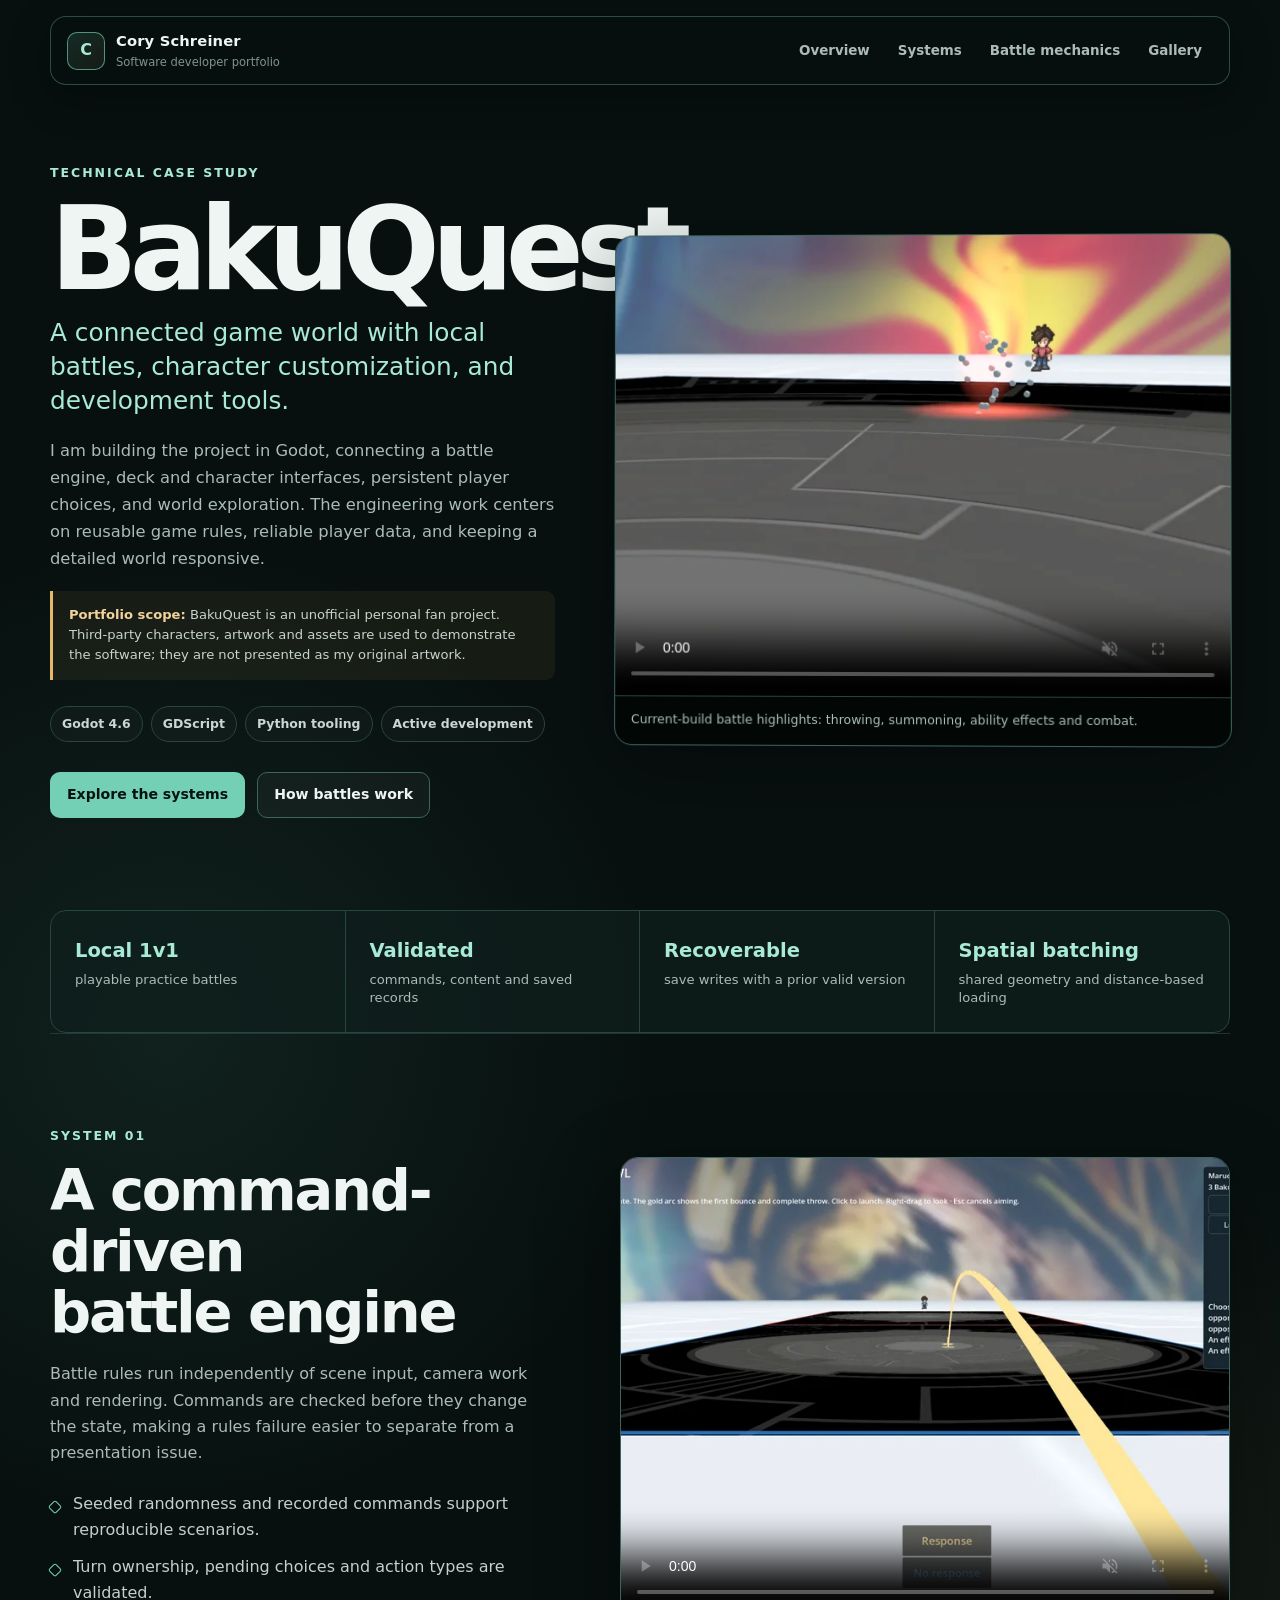
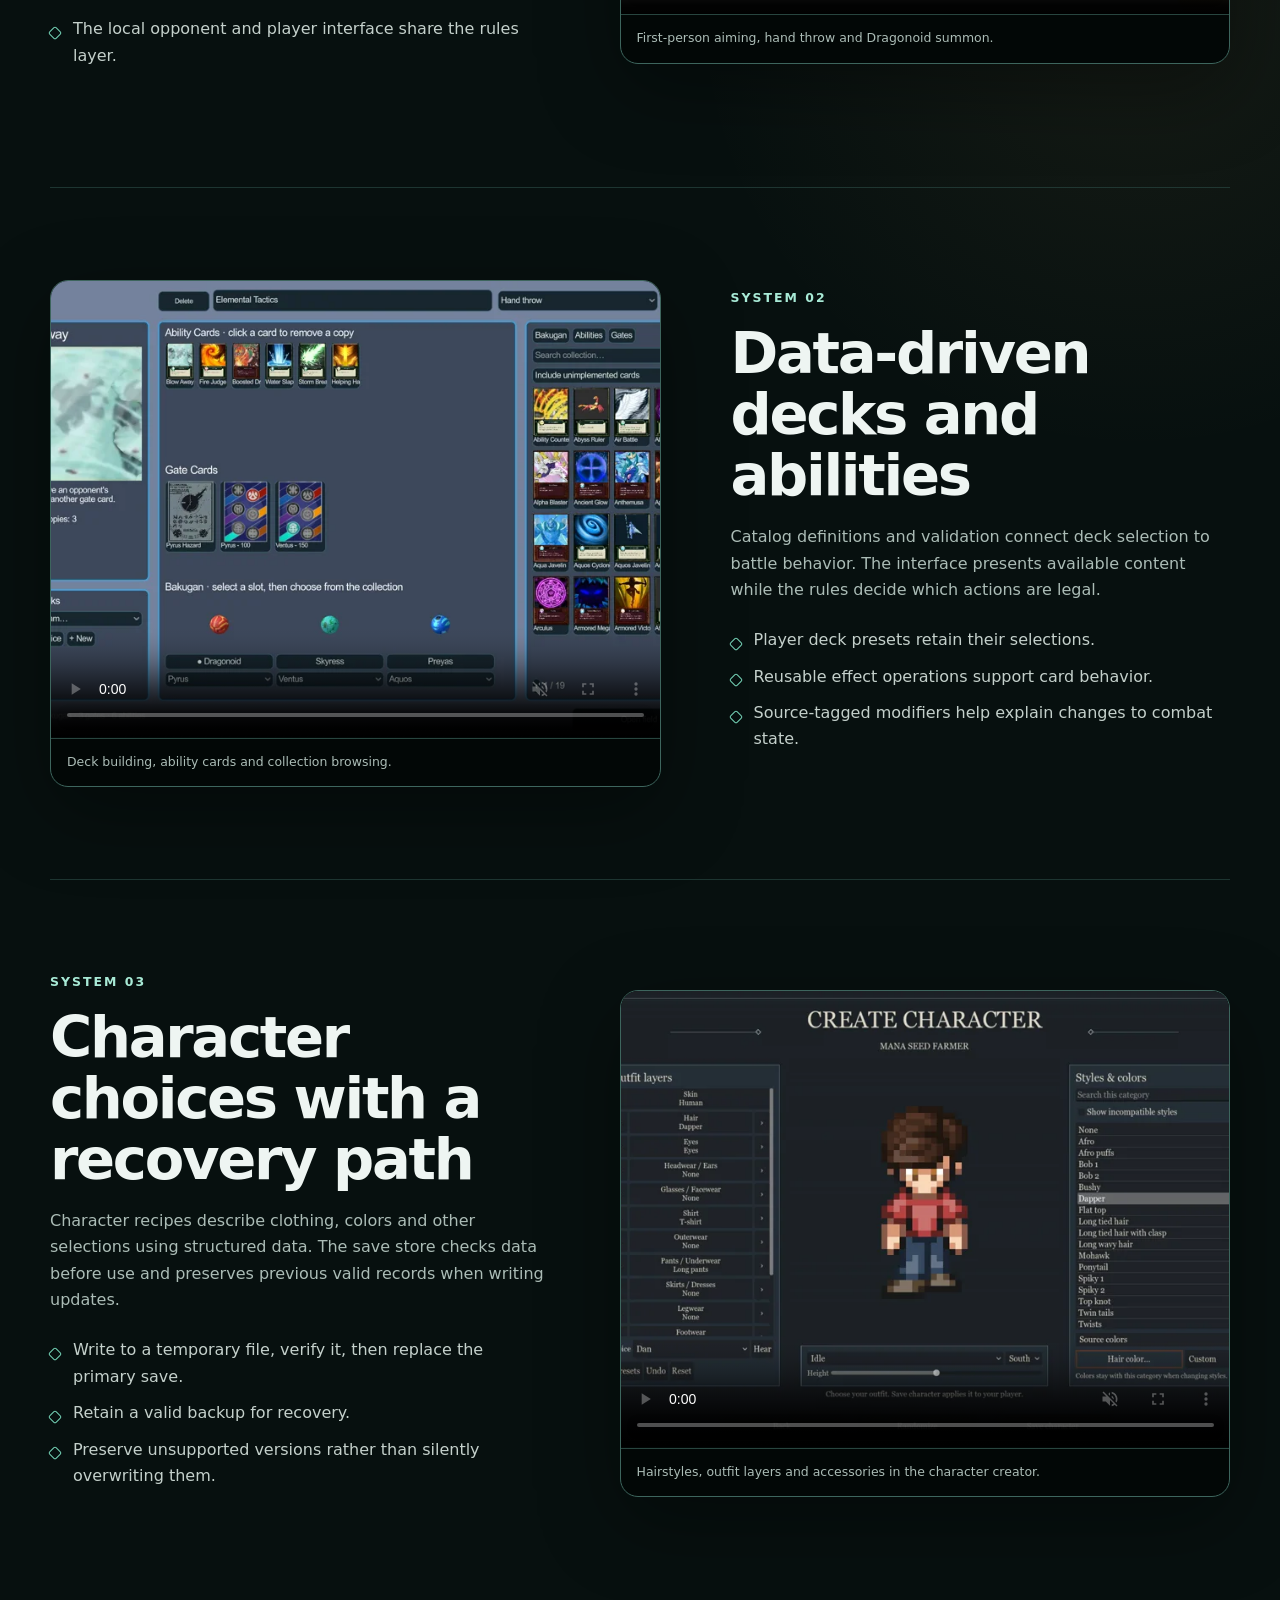
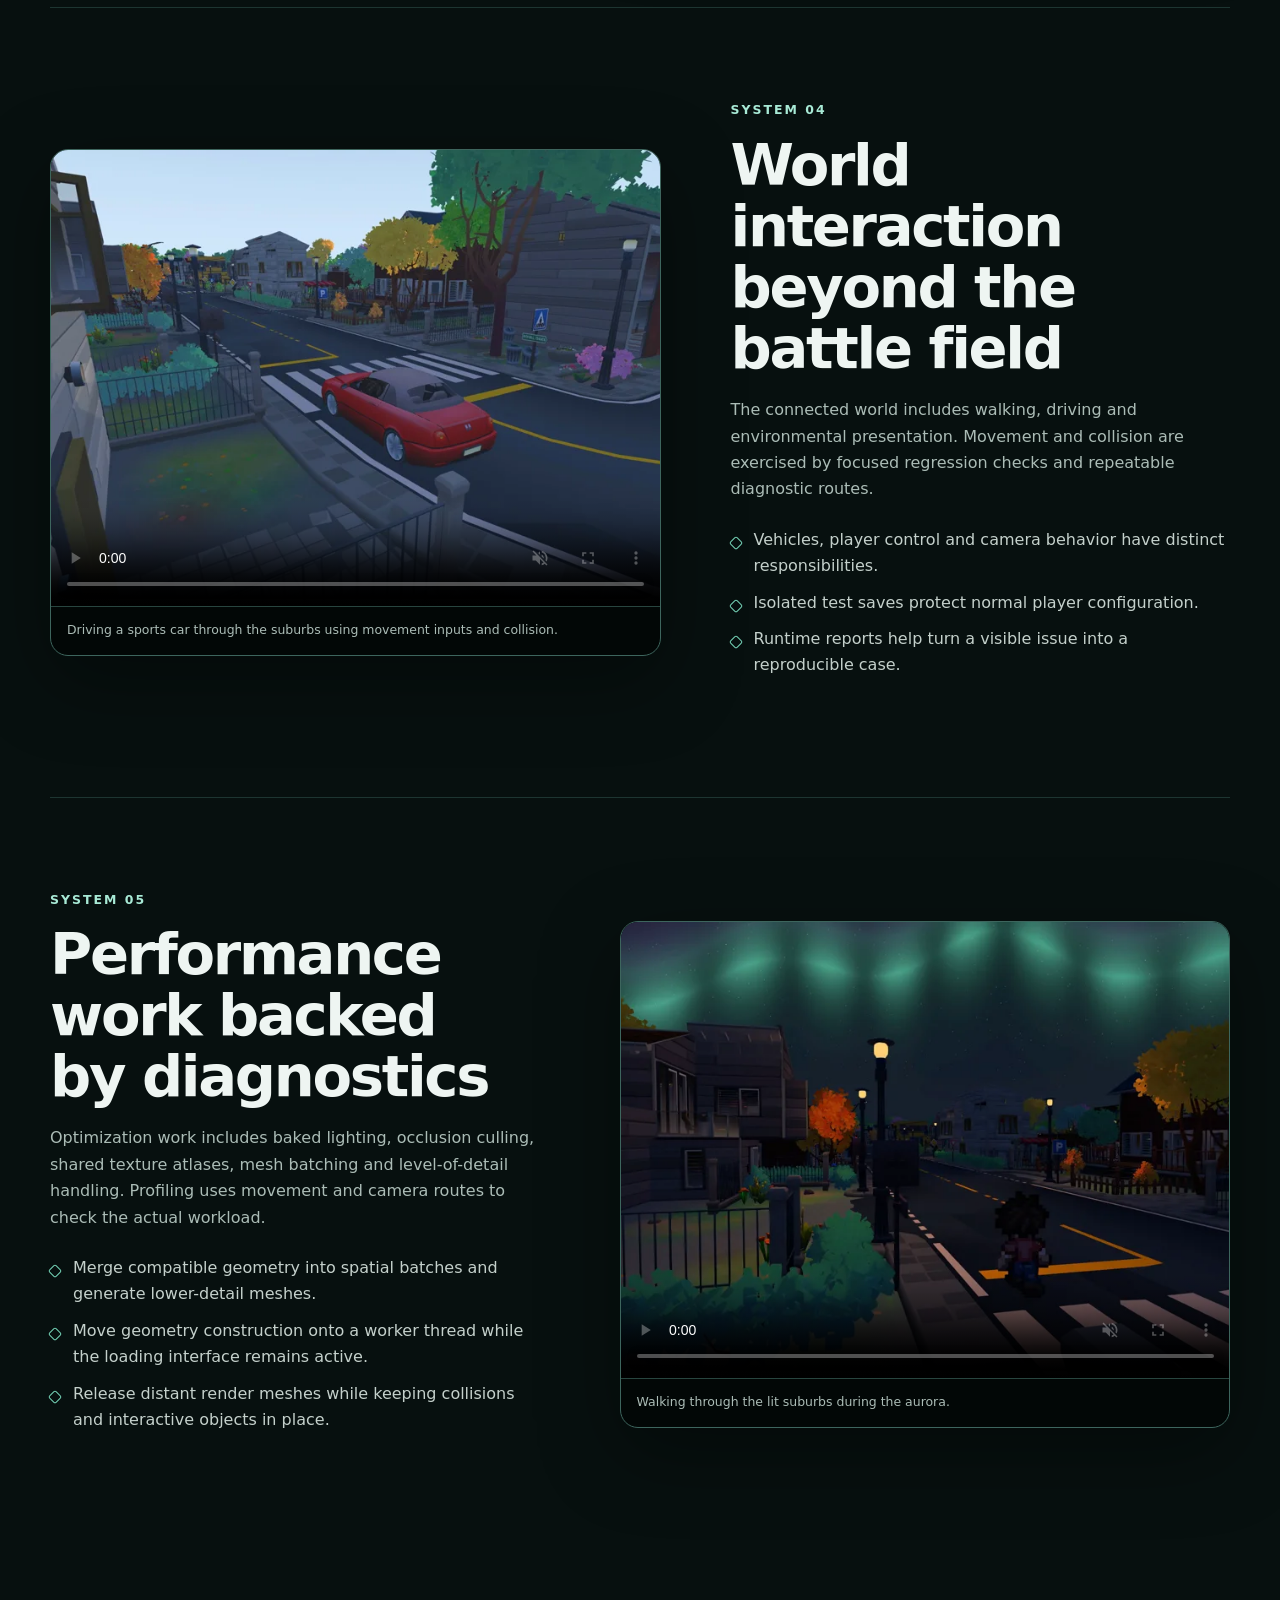
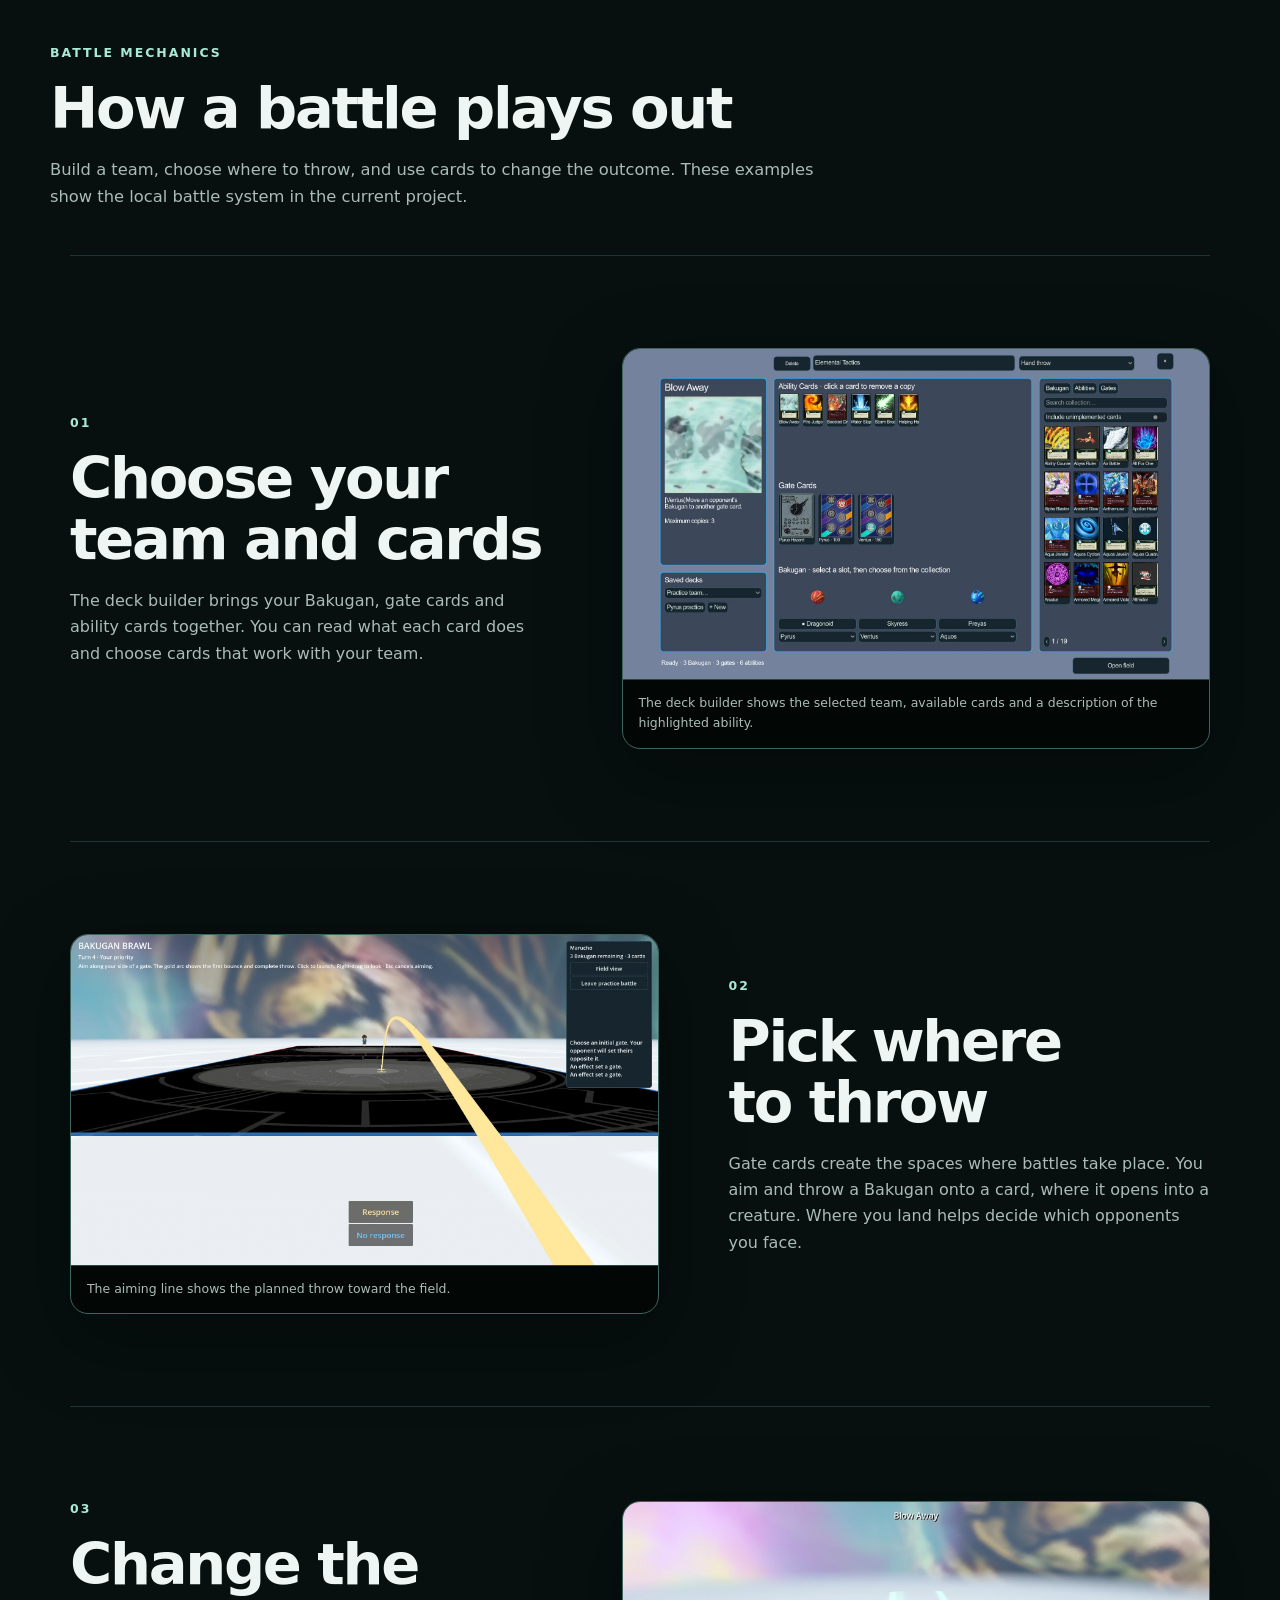
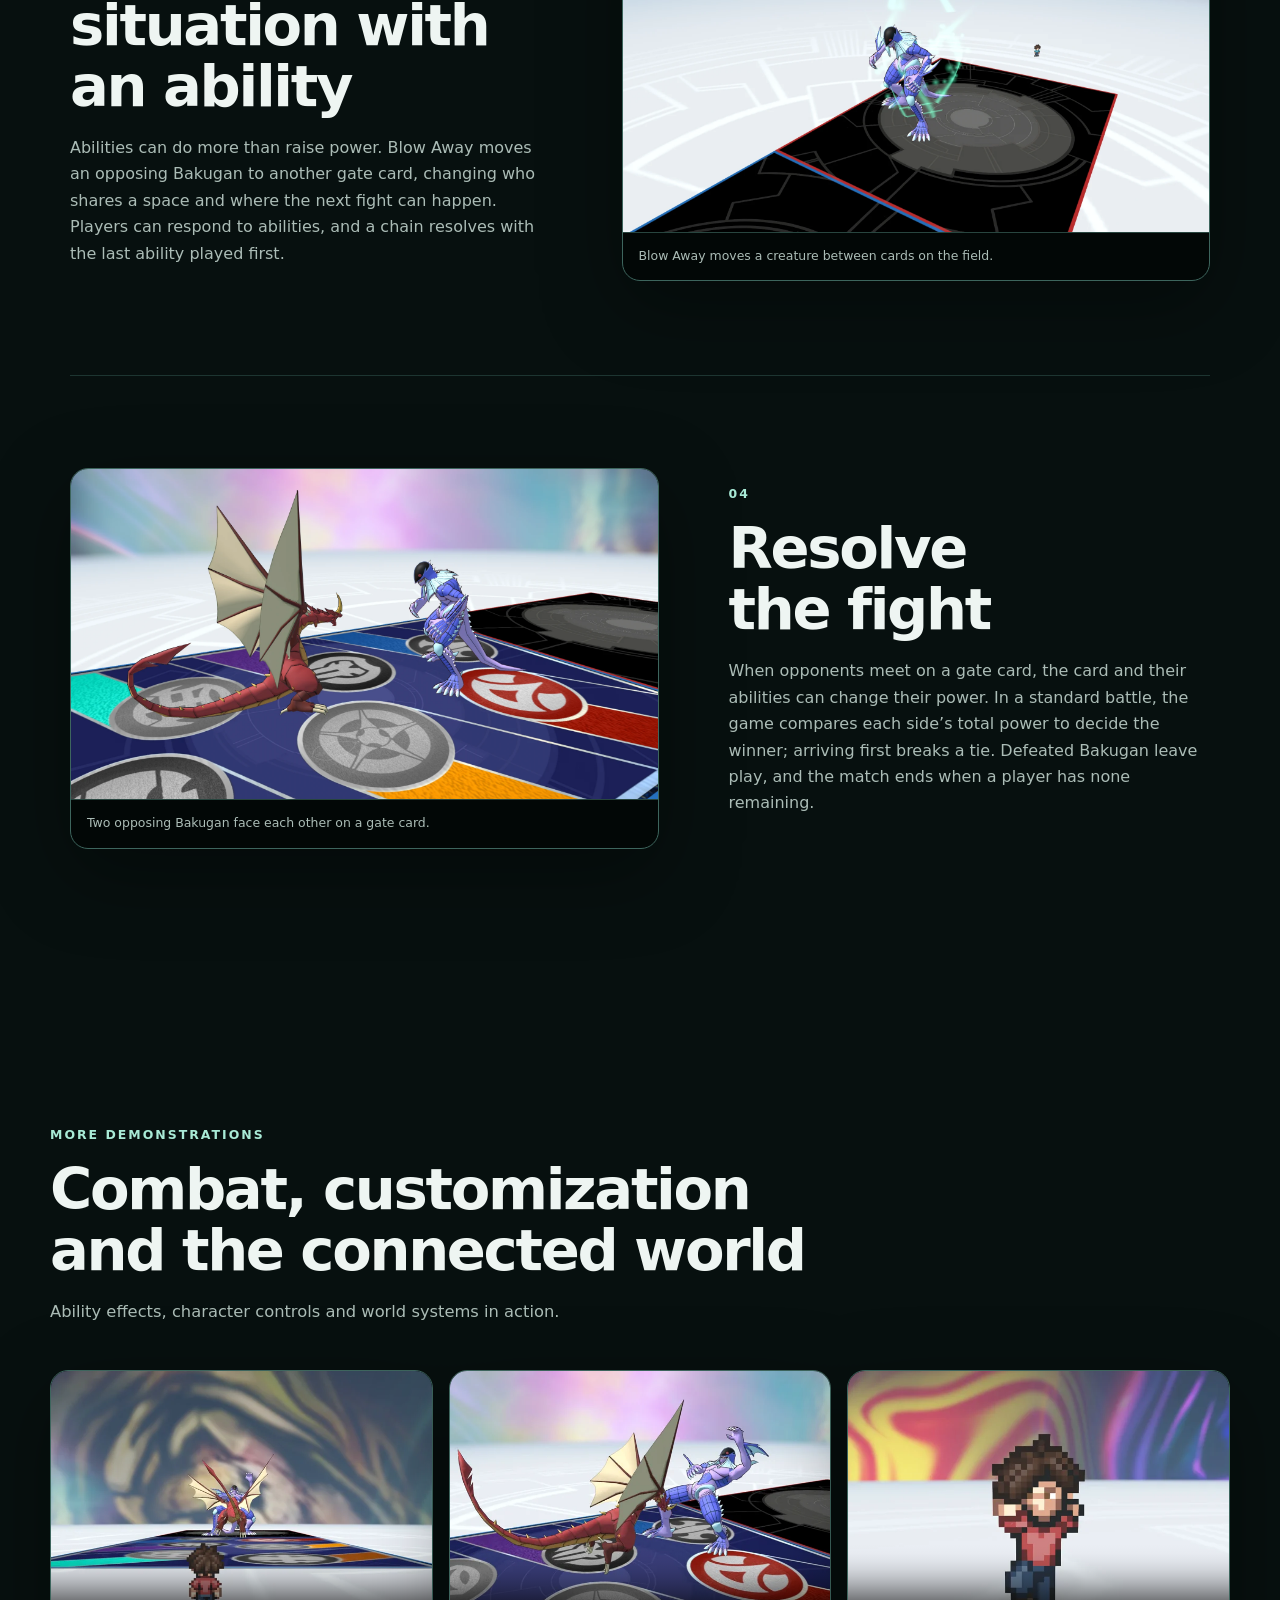
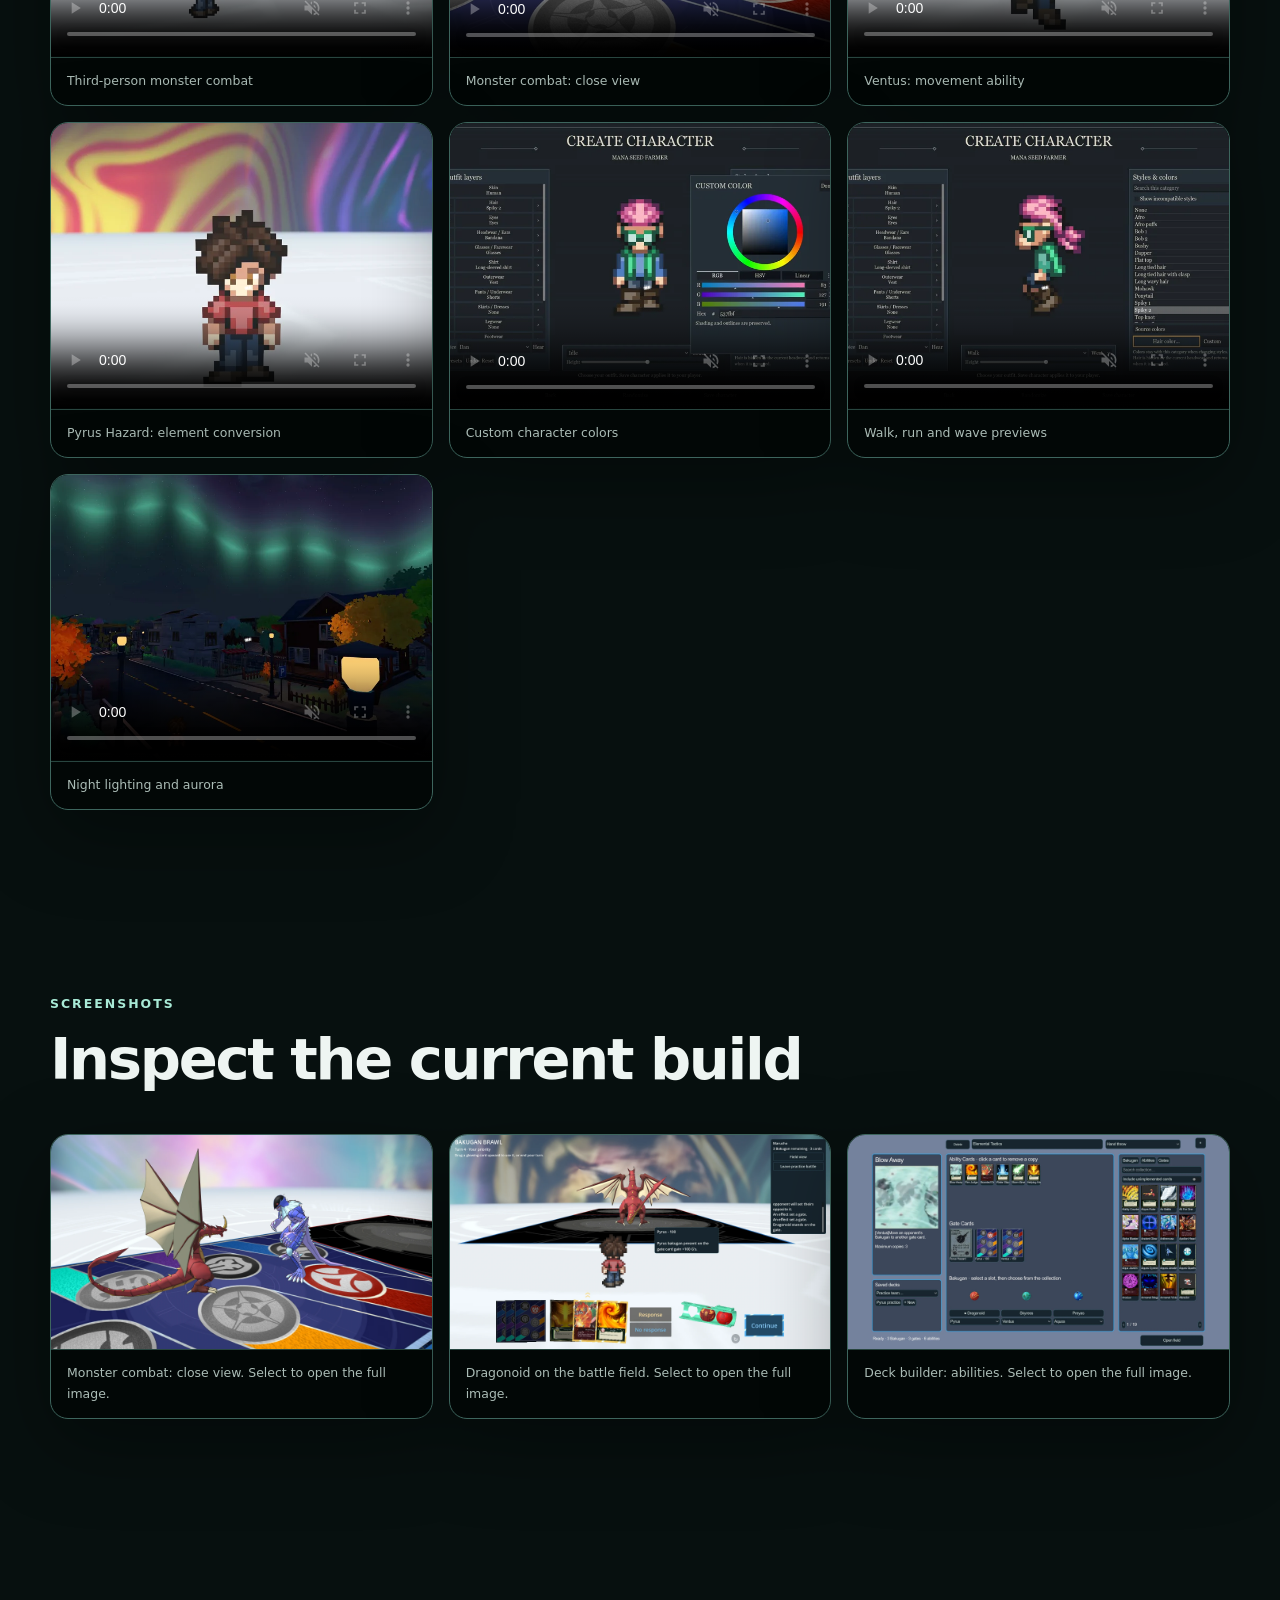
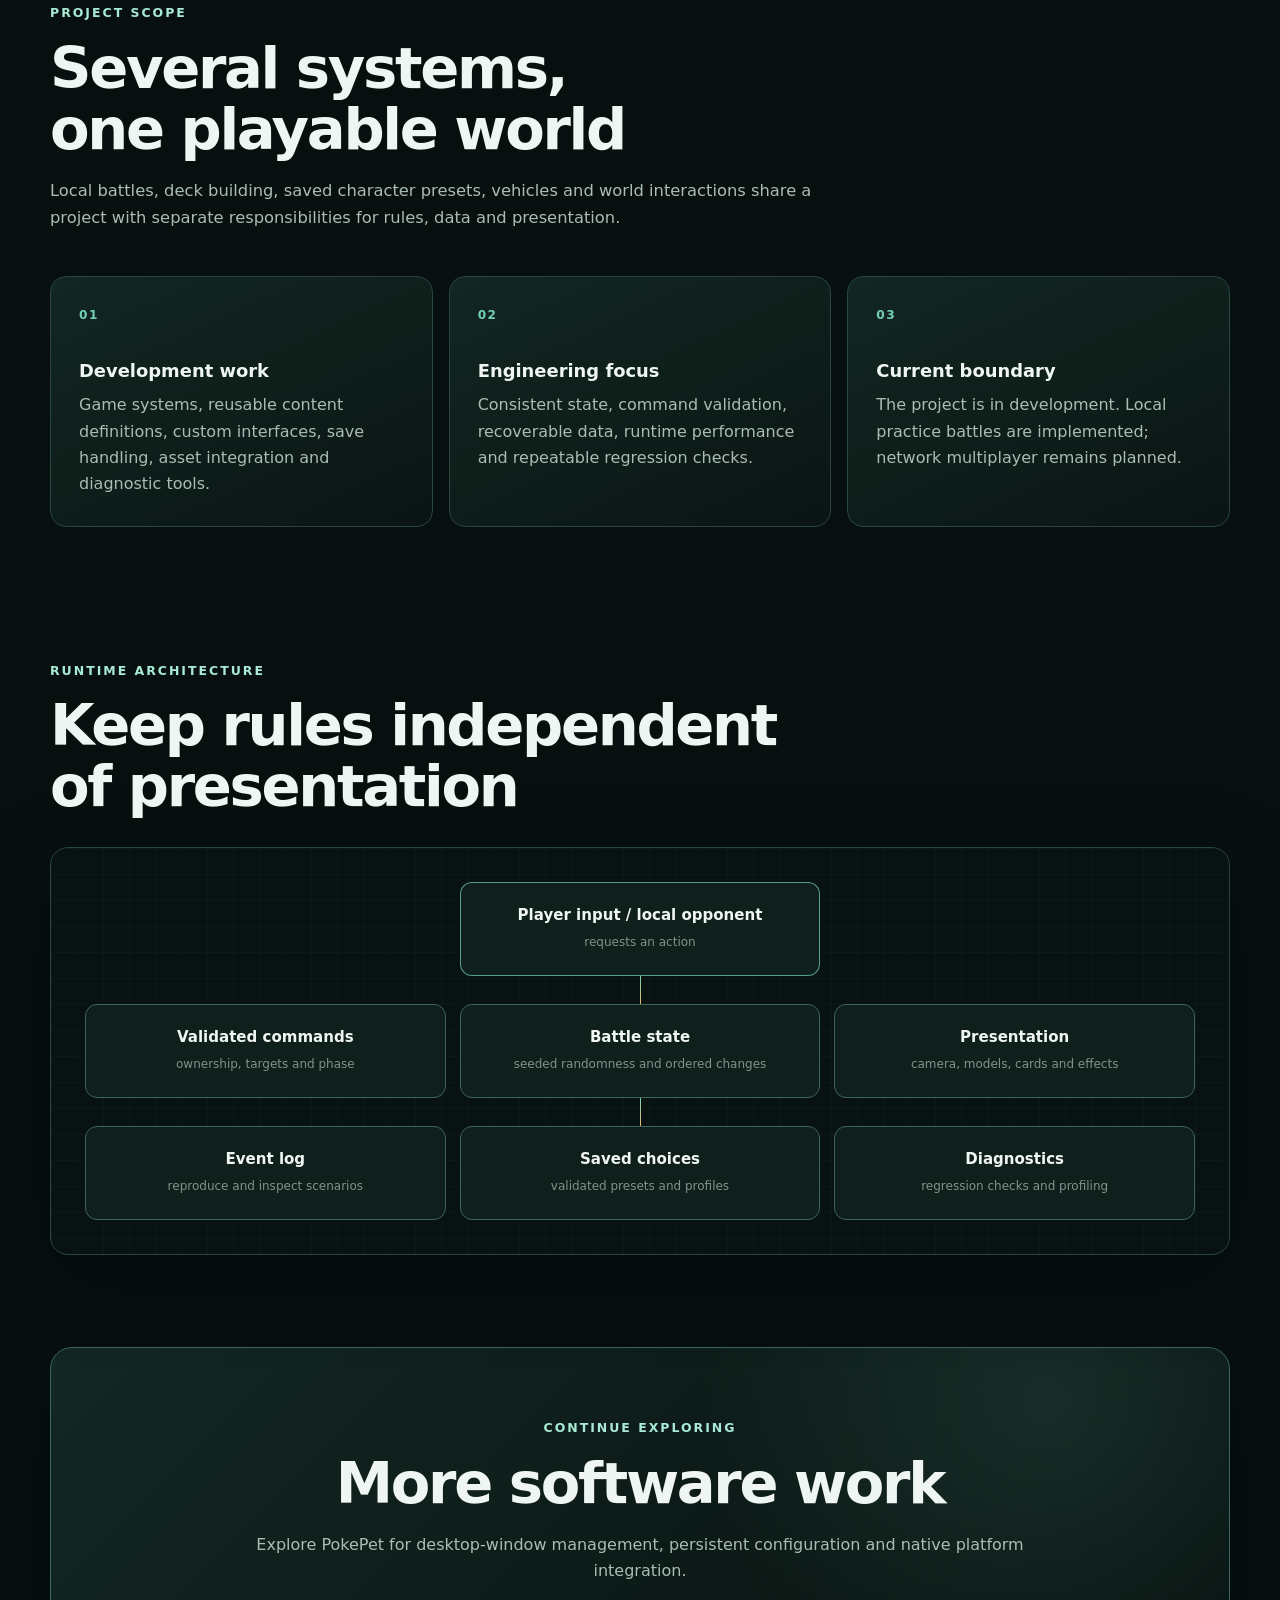
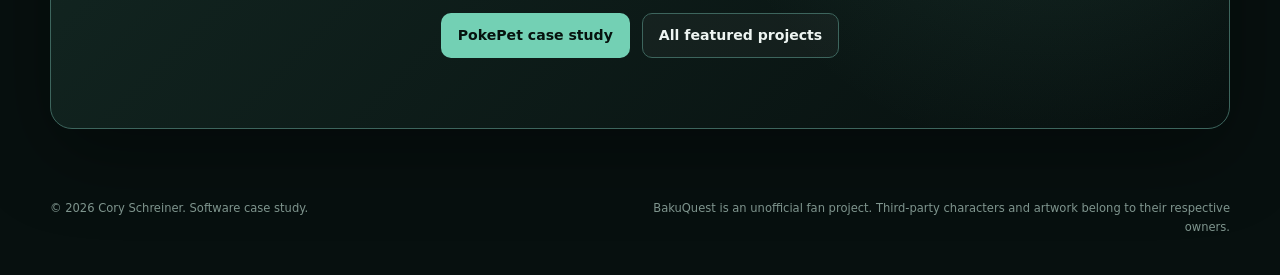
==== commit 1078d7ab: "7" ====
--- a/projects/baku-quest/index.html
+++ b/projects/baku-quest/index.html
@@ -7,7 +7,8 @@
   <meta name="theme-color" content="#08100f">
   <title>BakuQuest — Technical Case Study | Cory Schreiner</title>
   <link rel="stylesheet" href="showcase/styles.css">
-  <script defer src="showcase/script.js"></script>
+
+  <script defer src="../../video-visibility.js"></script>
 </head>
 <body>
   <a class="skip-link" href="#main">Skip to content</a>
@@ -20,130 +21,13 @@
     <nav aria-label="Case study navigation">
       <a href="#overview">Overview</a>
       <a href="#systems">Systems</a>
-      <a href="#code">Code</a>
+      <a href="#battle">Battle mechanics</a>
       <a href="#gallery">Gallery</a>
     </nav>
   </header>
 
-<main id="main"><section class="hero section" id="top"><div class="hero-copy"><p class="eyebrow">Technical case study</p><h1>BakuQuest</h1><p class="hero-subtitle">A connected game world with local battles, character customization, and development tools.</p><p class="hero-description">I am building the project in Godot, connecting a battle engine, deck and character interfaces, persistent player choices, and world exploration. The engineering work centers on reusable game rules, reliable player data, and keeping a detailed world responsive.</p><p class="rights-note"><strong>Portfolio scope:</strong> BakuQuest is an unofficial personal fan project. Third-party characters, artwork and assets are used to demonstrate the software; they are not presented as my original artwork.</p><div class="tag-row" aria-label="Project attributes"><span>Godot 4.6</span><span>GDScript</span><span>Python tooling</span><span>Active development</span></div><div class="hero-actions"><a class="button button-primary" href="#systems">Explore the systems</a><a class="button button-secondary" href="#code">Review selected code</a></div></div><figure class="media-frame hero-media"><video controls muted playsinline preload="none" poster="showcase/assets/images/00_Battle_Highlights_poster.webp" aria-label="Current-build battle highlights: throwing, summoning, ability effects and combat."><source src="showcase/assets/video/00_Battle_Highlights.mp4" type="video/mp4"></video><figcaption>Current-build battle highlights: throwing, summoning, ability effects and combat.</figcaption></figure></section>
+<main id="main"><section class="hero section" id="top"><div class="hero-copy"><p class="eyebrow">Technical case study</p><h1>BakuQuest</h1><p class="hero-subtitle">A connected game world with local battles, character customization, and development tools.</p><p class="hero-description">I am building the project in Godot, connecting a battle engine, deck and character interfaces, persistent player choices, and world exploration. The engineering work centers on reusable game rules, reliable player data, and keeping a detailed world responsive.</p><p class="rights-note"><strong>Portfolio scope:</strong> BakuQuest is an unofficial personal fan project. Third-party characters, artwork and assets are used to demonstrate the software; they are not presented as my original artwork.</p><div class="tag-row" aria-label="Project attributes"><span>Godot 4.6</span><span>GDScript</span><span>Python tooling</span><span>Active development</span></div><div class="hero-actions"><a class="button button-primary" href="#systems">Explore the systems</a><a class="button button-secondary" href="#battle">How battles work</a></div></div><figure class="media-frame hero-media"><video controls muted playsinline preload="none" poster="showcase/assets/images/00_Battle_Highlights_poster.webp" aria-label="Current-build battle highlights: throwing, summoning, ability effects and combat."><source src="showcase/assets/video/00_Battle_Highlights.mp4" type="video/mp4"></video><figcaption>Current-build battle highlights: throwing, summoning, ability effects and combat.</figcaption></figure></section>
 <section class="proof-strip" aria-label="Technical facts"><div><strong>Local 1v1</strong><span>playable practice battles</span></div><div><strong>Validated</strong><span>commands, content and saved records</span></div><div><strong>Recoverable</strong><span>save writes with a prior valid version</span></div><div><strong>Spatial batching</strong><span>shared geometry and distance-based loading</span></div></section>
 
-<section class="section overview" id="overview"><div class="section-heading"><p class="eyebrow">Project scope</p><h2>Several systems, one playable world</h2><p>Local battles, deck building, saved character presets, vehicles and world interactions share a project with separate responsibilities for rules, data and presentation.</p></div><div class="overview-grid"><article class="summary-card"><span class="card-number">01</span><h3>Development work</h3><p>Game systems, reusable content definitions, custom interfaces, save handling, asset integration and diagnostic tools.</p></article><article class="summary-card"><span class="card-number">02</span><h3>Engineering focus</h3><p>Consistent state, command validation, recoverable data, runtime performance and repeatable regression checks.</p></article><article class="summary-card"><span class="card-number">03</span><h3>Current boundary</h3><p>The project is in development. Local practice battles are implemented; network multiplayer remains planned.</p></article></div></section>
-<section class="section architecture" aria-labelledby="architecture-title"><div class="section-heading compact"><p class="eyebrow">Runtime architecture</p><h2 id="architecture-title">Keep rules independent of presentation</h2></div><div class="architecture-map" role="img" aria-label="Player and opponent commands pass through validated battle rules into state, presentation and recorded events"><div class="arch-node arch-root"><strong>Player input / local opponent</strong><span>requests an action</span></div><div class="arch-connector"></div><div class="arch-row"><div class="arch-node"><strong>Validated commands</strong><span>ownership, targets and phase</span></div><div class="arch-node"><strong>Battle state</strong><span>seeded randomness and ordered changes</span></div><div class="arch-node"><strong>Presentation</strong><span>camera, models, cards and effects</span></div></div><div class="arch-connector"></div><div class="arch-row"><div class="arch-node"><strong>Event log</strong><span>reproduce and inspect scenarios</span></div><div class="arch-node"><strong>Saved choices</strong><span>validated presets and profiles</span></div><div class="arch-node"><strong>Diagnostics</strong><span>regression checks and profiling</span></div></div></div></section><section class="section system-section " id="systems"><div class="system-copy"><p class="system-index">System 01</p><h2>A command-driven battle engine</h2><p>Battle rules run independently of scene input, camera work and rendering. Commands are checked before they change the state, making a rules failure easier to separate from a presentation issue.</p><ul class="feature-list"><li>Seeded randomness and recorded commands support reproducible scenarios.</li><li>Turn ownership, pending choices and action types are validated.</li><li>The local opponent and player interface share the rules layer.</li></ul></div><figure class="media-frame"><video controls muted playsinline preload="none" poster="showcase/assets/images/01_Hand_Throw_And_Dragonoid_Summon_poster.webp" aria-label="First-person aiming, hand throw and Dragonoid summon."><source src="showcase/assets/video/01_Hand_Throw_And_Dragonoid_Summon.mp4" type="video/mp4"></video><figcaption>First-person aiming, hand throw and Dragonoid summon.</figcaption></figure></section><section class="section system-section reverse" ><div class="system-copy"><p class="system-index">System 02</p><h2>Data-driven decks and abilities</h2><p>Catalog definitions and validation connect deck selection to battle behavior. The interface presents available content while the rules decide which actions are legal.</p><ul class="feature-list"><li>Player deck presets retain their selections.</li><li>Reusable effect operations support card behavior.</li><li>Source-tagged modifiers help explain changes to combat state.</li></ul></div><figure class="media-frame"><video controls muted playsinline preload="none" poster="showcase/assets/images/05_Deck_Building_poster.webp" aria-label="Deck building, ability cards and collection browsing."><source src="showcase/assets/video/05_Deck_Building.mp4" type="video/mp4"></video><figcaption>Deck building, ability cards and collection browsing.</figcaption></figure></section><section class="section system-section " ><div class="system-copy"><p class="system-index">System 03</p><h2>Character choices with a recovery path</h2><p>Character recipes describe clothing, colors and other selections using structured data. The save store checks data before use and preserves previous valid records when writing updates.</p><ul class="feature-list"><li>Write to a temporary file, verify it, then replace the primary save.</li><li>Retain a valid backup for recovery.</li><li>Preserve unsupported versions rather than silently overwriting them.</li></ul></div><figure class="media-frame"><video controls muted playsinline preload="none" poster="showcase/assets/images/06_Character_Outfit_Customization_poster.webp" aria-label="Hairstyles, outfit layers and accessories in the character creator."><source src="showcase/assets/video/06_Character_Outfit_Customization.mp4" type="video/mp4"></video><figcaption>Hairstyles, outfit layers and accessories in the character creator.</figcaption></figure></section><section class="section system-section reverse" ><div class="system-copy"><p class="system-index">System 04</p><h2>World interaction beyond the battle field</h2><p>The connected world includes walking, driving and environmental presentation. Movement and collision are exercised by focused regression checks and repeatable diagnostic routes.</p><ul class="feature-list"><li>Vehicles, player control and camera behavior have distinct responsibilities.</li><li>Isolated test saves protect normal player configuration.</li><li>Runtime reports help turn a visible issue into a reproducible case.</li></ul></div><figure class="media-frame"><video controls muted playsinline preload="none" poster="showcase/assets/images/11_Sports_Car_Driving_poster.webp" aria-label="Driving a sports car through the suburbs using movement inputs and collision."><source src="showcase/assets/video/11_Sports_Car_Driving.mp4" type="video/mp4"></video><figcaption>Driving a sports car through the suburbs using movement inputs and collision.</figcaption></figure></section><section class="section system-section " ><div class="system-copy"><p class="system-index">System 05</p><h2>Performance work backed by diagnostics</h2><p>Optimization work includes baked lighting, occlusion culling, shared texture atlases, mesh batching and level-of-detail handling. Profiling uses movement and camera routes to check the actual workload.</p><ul class="feature-list"><li>Merge compatible geometry into spatial batches and generate lower-detail meshes.</li><li>Move geometry construction onto a worker thread while the loading interface remains active.</li><li>Release distant render meshes while keeping collisions and interactive objects in place.</li></ul></div><figure class="media-frame"><video controls muted playsinline preload="none" poster="showcase/assets/images/09_Night_Aurora_Walk_poster.webp" aria-label="Walking through the lit suburbs during the aurora."><source src="showcase/assets/video/09_Night_Aurora_Walk.mp4" type="video/mp4"></video><figcaption>Walking through the lit suburbs during the aurora.</figcaption></figure></section><section class="section code-section" id="code"><div class="section-heading"><p class="eyebrow">Implementation details</p><h2>Geometry, concurrency and memory management</h2><p>These source excerpts show how the world is assembled and kept responsive. The geometry builder and streaming routines are complete functions; the loading sample pairs traversal helpers with the worker-dispatch block from startup. They depend on the surrounding project.</p></div><div class="overview-grid"><article class="summary-card"><span class="card-number">01</span><h3>Combining geometry correctly</h3><p>Transforms vertices into a shared coordinate space, uses the inverse-transpose matrix for normals, and offsets triangle indices as meshes are joined. Attribute channels are normalized before generating lower-detail meshes. This reduces separate rendering submissions without losing the data that shapes the surface.</p></article><article class="summary-card"><span class="card-number">02</span><h3>Keeping loading responsive</h3><p>An explicit stack walks the scene without recursive calls. Collection yields after a six-millisecond work slice; the geometry job runs through WorkerThreadPool while the main thread continues processing frames. The builder receives prepared arrays and transforms rather than traversing live scene nodes.</p></article><article class="summary-card"><span class="card-number">03</span><h3>Managing memory as the player moves</h3><p>Distance is measured to the nearest point of each batch’s bounds. Separate unload and reload thresholds prevent repeated loading at a boundary. Missing meshes return through a background resource load, reading scene-state references without instantiating a duplicate suburb; gameplay nodes keep their state.</p></article></div><div class="code-shell"><div class="code-toolbar"><div class="code-tabs" role="tablist" aria-label="Code samples"><button id="tab-geometry" role="tab" aria-controls="code-geometry" aria-selected="true" tabindex="0" data-code-tab="geometry">Geometry merge</button><button id="tab-loading" role="tab" aria-controls="code-loading" aria-selected="false" tabindex="-1" data-code-tab="loading">Background work</button><button id="tab-streaming" role="tab" aria-controls="code-streaming" aria-selected="false" tabindex="-1" data-code-tab="streaming">Spatial streaming</button></div><div class="code-meta"><span id="code-label">StaticGeometryMerge.gd — transforms, vertex channels and index remapping</span><button type="button" data-copy-code>Copy</button></div></div><div class="code-panels"><pre id="code-geometry" role="tabpanel" aria-labelledby="tab-geometry" data-code-panel="geometry" ><code>static func build(records:Array,material:Material,flags:int)-&gt;ImporterMesh:
- var merged:Array=[];merged.resize(Mesh.ARRAY_MAX)
- var indices:=PackedInt32Array()
- var vertex_offset:=0
- var active:Array=[];active.resize(Mesh.ARRAY_MAX);active.fill(false)
- var output_flags:=0
- for record in records:
-  for channel in range(1,Mesh.ARRAY_INDEX):
-   if record.arrays[channel]!=null:active[channel]=true
- for channel in range(Mesh.ARRAY_CUSTOM0,Mesh.ARRAY_CUSTOM3+1):
-  if active[channel]:output_flags |= Mesh.ARRAY_CUSTOM_RGBA_FLOAT &lt;&lt; (Mesh.ARRAY_FORMAT_CUSTOM0_SHIFT+(channel-Mesh.ARRAY_CUSTOM0)*Mesh.ARRAY_FORMAT_CUSTOM_BITS)
- for record in records:
-  var arrays:Array=record.arrays
-  var pose:Transform3D=record.pose
-  var vertices:PackedVector3Array=arrays[Mesh.ARRAY_VERTEX].duplicate()
-  for i in vertices.size():vertices[i]=pose*vertices[i]
-  _append(merged,Mesh.ARRAY_VERTEX,vertices)
-  var normal_basis:=pose.basis.inverse().transposed()
-  for channel in range(1,Mesh.ARRAY_INDEX):
-   if not active[channel]:continue
-   var values:Variant
-   if channel&gt;=Mesh.ARRAY_CUSTOM0 and channel&lt;=Mesh.ARRAY_CUSTOM3:
-    var format:int=(int(record.get(&#x27;flags&#x27;,flags))&gt;&gt;(Mesh.ARRAY_FORMAT_CUSTOM0_SHIFT+(channel-Mesh.ARRAY_CUSTOM0)*Mesh.ARRAY_FORMAT_CUSTOM_BITS))&amp;7
-    values=_custom_rgba(arrays[channel],format,vertices.size())
-   elif arrays[channel]!=null:values=arrays[channel].duplicate()
-   else:values=_defaults(channel,vertices.size())
-   if channel==Mesh.ARRAY_NORMAL:
-    for i in values.size():values[i]=(normal_basis*values[i]).normalized()
-   elif channel==Mesh.ARRAY_TANGENT:
-    for i in range(0,values.size(),4):
-     var tangent:Vector3=(pose.basis*Vector3(values[i],values[i+1],values[i+2])).normalized()
-     values[i]=tangent.x;values[i+1]=tangent.y;values[i+2]=tangent.z
-   _append(merged,channel,values)
-  var source_indices=arrays[Mesh.ARRAY_INDEX]
-  if source_indices!=null and not source_indices.is_empty():
-   for index in source_indices:indices.append(index+vertex_offset)
-  else:
-   for index in vertices.size():indices.append(index+vertex_offset)
-  vertex_offset+=vertices.size()
- merged[Mesh.ARRAY_INDEX]=indices
- var importer:=ImporterMesh.new()
- importer.add_surface(Mesh.PRIMITIVE_TRIANGLES,merged,[],{},material,&#x27;&#x27;,output_flags)
- importer.generate_lods(25.0,60.0,[])
- return importer</code></pre><pre id="code-loading" role="tabpanel" aria-labelledby="tab-loading" data-code-panel="loading" hidden><code>func _yield_budget() -&gt; void:
-	if _cooperative and Time.get_ticks_usec()-_slice_started&gt;6000:
-		await get_tree().process_frame
-		_slice_started=Time.get_ticks_usec()
 
-func _collect_budgeted(root_node:Node)-&gt;void:
-	var pending:Array[Node]=[root_node]
-	while not pending.is_empty():
-		var node:Node=pending.pop_back()
-		if _collect_one(node):
-			var children:=node.get_children()
-			children.reverse()
-			pending.append_array(children)
-		await _yield_budget()
-
-# Excerpt from _ready(): dispatch the prepared geometry job.
-		var result:Array=[]
-		var build:=func():result.append(preload(&quot;res://Scripts/World/Suburban/StaticGeometryMerge.gd&quot;).build(records,material,flags))
-		if _cooperative:
-			var task:=WorkerThreadPool.add_task(build)
-			while not WorkerThreadPool.is_task_completed(task):await get_tree().process_frame
-			WorkerThreadPool.wait_for_task_completion(task)
-		else:build.call()
-		var importer:ImporterMesh=result[0]</code></pre><pre id="code-streaming" role="tabpanel" aria-labelledby="tab-streaming" data-code-panel="streaming" hidden><code>func _register_residency() -&gt; void:
-	# Only immutable render batches are evicted. Authored bodies, colliders,
-	# occluders, seats, doors and NPC nodes remain present and keep their state.
-	if cache_source_used.is_empty() or not get_parent().has_node(&quot;CityDistrict&quot;): return
-	for visual: MeshInstance3D in find_children(&quot;StaticBatch_*&quot;, &quot;MeshInstance3D&quot;, true, false):
-		if visual.mesh == null: continue
-		_resident_batches.append({&quot;visual&quot;:visual,&quot;bounds&quot;:visual.global_transform*visual.get_aabb(),&quot;missing&quot;:false})
-
-func _update_residency() -&gt; void:
-	if _resident_batches.is_empty() or _restore_failed or OS.get_environment(&quot;CITY_SUBURB_RESIDENCY&quot;) == &quot;0&quot;: return
-	var camera := get_viewport().get_camera_3d()
-	if camera == null: return
-	# The margin includes shadows and fast vehicles; long connector-road batches
-	# use their nearest bound, so they stay present when any part is nearby.
-	var keep := maxf(camera.far,500.0)+150.0
-	var restore := keep-50.0
-	var missing_nearby := false
-	for record in _resident_batches:
-		var bounds: AABB = record.bounds
-		var distance := camera.global_position.distance_to(camera.global_position.clamp(bounds.position,bounds.end))
-		if not _force_resident and distance &gt; keep and not record.missing:
-			record.visual.mesh = null
-			record.missing = true
-		elif record.missing and (_force_resident or distance &lt; restore): missing_nearby = true
-	if missing_nearby and not _restore_pending:
-		if ResourceLoader.load_threaded_request(cache_source_used,&quot;PackedScene&quot;,false,ResourceLoader.CACHE_MODE_IGNORE) != OK:
-			_restore_failed = true; push_error(&quot;Cannot restore suburban geometry: &quot;+cache_source_used); return
-		_restore_pending = true
-	if not _restore_pending: return
-	var status := ResourceLoader.load_threaded_get_status(cache_source_used)
-	if status == ResourceLoader.THREAD_LOAD_IN_PROGRESS: return
-	var packed := ResourceLoader.load_threaded_get(cache_source_used) as PackedScene
-	_restore_pending = false
-	if packed == null:
-		_restore_failed = true; push_error(&quot;Cannot load suburban geometry: &quot;+cache_source_used); return
-	# Read mesh references from scene state instead of instantiating a second
-	# suburb. Restore only the batches inside the current viewing margin.
-	var meshes := {}
-	var state := packed.get_state()
-	for index in state.get_node_count():
-		if not str(state.get_node_name(index)).begins_with(&quot;StaticBatch_&quot;): continue
-		for property in state.get_node_property_count(index):
-			if state.get_node_property_name(index,property) == &amp;&quot;mesh&quot;:
-				meshes[state.get_node_name(index)] = state.get_node_property_value(index,property)
-	for record in _resident_batches:
-		if not record.missing: continue
-		var bounds: AABB = record.bounds
-		if not _force_resident and camera.global_position.distance_to(camera.global_position.clamp(bounds.position,bounds.end)) &gt;= keep: continue
-		var mesh := meshes.get(record.visual.name) as Mesh
-		if mesh == null:
-			_restore_failed = true; push_error(&quot;Suburban cache lost batch &quot;+str(record.visual.name)); continue
-		record.visual.mesh = mesh; record.missing = false</code></pre></div></div><div class="closing-links"><a class="text-link" href="showcase/code-samples/geometry-excerpt.gd">Open geometry merge excerpt</a><a class="text-link" href="showcase/code-samples/loading-excerpt.gd">Open background work excerpt</a><a class="text-link" href="showcase/code-samples/streaming-excerpt.gd">Open spatial streaming excerpt</a></div></section><section class="section" id="gallery"><div class="section-heading"><p class="eyebrow">More demonstrations</p><h2>Combat, customization and the connected world</h2><p>Ability effects, character controls and world systems in action.</p></div><div class="overview-grid"><figure class="media-frame"><video controls muted playsinline preload="none" poster="showcase/assets/images/02_Monster_Combat_poster.webp" aria-label="Third-person monster combat"><source src="showcase/assets/video/02_Monster_Combat.mp4" type="video/mp4"></video><figcaption>Third-person monster combat</figcaption></figure><figure class="media-frame"><video controls muted playsinline preload="none" poster="showcase/assets/images/12_Monster_Combat_Close_View_poster.webp" aria-label="Monster combat: close view"><source src="showcase/assets/video/12_Monster_Combat_Close_View.mp4" type="video/mp4"></video><figcaption>Monster combat: close view</figcaption></figure><figure class="media-frame"><video controls muted playsinline preload="none" poster="showcase/assets/images/03_Ventus_Blow_Away_poster.webp" aria-label="Ventus: movement ability"><source src="showcase/assets/video/03_Ventus_Blow_Away.mp4" type="video/mp4"></video><figcaption>Ventus: movement ability</figcaption></figure><figure class="media-frame"><video controls muted playsinline preload="none" poster="showcase/assets/images/04_Pyrus_Hazard_poster.webp" aria-label="Pyrus Hazard: element conversion"><source src="showcase/assets/video/04_Pyrus_Hazard.mp4" type="video/mp4"></video><figcaption>Pyrus Hazard: element conversion</figcaption></figure><figure class="media-frame"><video controls muted playsinline preload="none" poster="showcase/assets/images/07_Character_Color_Customization_poster.webp" aria-label="Custom character colors"><source src="showcase/assets/video/07_Character_Color_Customization.mp4" type="video/mp4"></video><figcaption>Custom character colors</figcaption></figure><figure class="media-frame"><video controls muted playsinline preload="none" poster="showcase/assets/images/08_Character_Animation_Previews_poster.webp" aria-label="Walk, run and wave previews"><source src="showcase/assets/video/08_Character_Animation_Previews.mp4" type="video/mp4"></video><figcaption>Walk, run and wave previews</figcaption></figure><figure class="media-frame"><video controls muted playsinline preload="none" poster="showcase/assets/images/10_Suburban_Night_Lighting_poster.webp" aria-label="Night lighting and aurora"><source src="showcase/assets/video/10_Suburban_Night_Lighting.mp4" type="video/mp4"></video><figcaption>Night lighting and aurora</figcaption></figure></div></section><section class="section"><div class="section-heading"><p class="eyebrow">Screenshots</p><h2>Inspect the current build</h2></div><div class="overview-grid"><figure class="media-frame"><a href="showcase/assets/images/25_Monster_Combat_Close_View.webp"><img loading="lazy" src="showcase/assets/images/25_Monster_Combat_Close_View.webp" alt="Monster combat: close view"></a><figcaption>Monster combat: close view. Select to open the full image.</figcaption></figure><figure class="media-frame"><a href="showcase/assets/images/10_Dragonoid_On_The_Field.webp"><img loading="lazy" src="showcase/assets/images/10_Dragonoid_On_The_Field.webp" alt="Dragonoid on the battle field"></a><figcaption>Dragonoid on the battle field. Select to open the full image.</figcaption></figure><figure class="media-frame"><a href="showcase/assets/images/01_Deck_Builder_Abilities.webp"><img loading="lazy" src="showcase/assets/images/01_Deck_Builder_Abilities.webp" alt="Deck builder: abilities"></a><figcaption>Deck builder: abilities. Select to open the full image.</figcaption></figure></div></section><section class="closing" id="source"><p class="eyebrow">Continue exploring</p><h2>More software work</h2><p>Explore PokePet for desktop-window management, persistent configuration and native platform integration.</p><div class="closing-links"><a class="button button-primary" href="../poke-pet/">PokePet case study</a><a class="button button-secondary" href="../../">All featured projects</a></div></section></main><footer><span>© 2026 Cory Schreiner. Software case study.</span><span>BakuQuest is an unofficial fan project. Third-party characters and artwork belong to their respective owners.</span></footer></body></html>+<section class="section system-section " id="systems"><div class="system-copy"><p class="system-index">System 01</p><h2>A command-driven battle engine</h2><p>Battle rules run independently of scene input, camera work and rendering. Commands are checked before they change the state, making a rules failure easier to separate from a presentation issue.</p><ul class="feature-list"><li>Seeded randomness and recorded commands support reproducible scenarios.</li><li>Turn ownership, pending choices and action types are validated.</li><li>The local opponent and player interface share the rules layer.</li></ul></div><figure class="media-frame"><video controls muted playsinline preload="none" poster="showcase/assets/images/01_Hand_Throw_And_Dragonoid_Summon_poster.webp" aria-label="First-person aiming, hand throw and Dragonoid summon."><source src="showcase/assets/video/01_Hand_Throw_And_Dragonoid_Summon.mp4" type="video/mp4"></video><figcaption>First-person aiming, hand throw and Dragonoid summon.</figcaption></figure></section><section class="section system-section reverse" ><div class="system-copy"><p class="system-index">System 02</p><h2>Data-driven decks and abilities</h2><p>Catalog definitions and validation connect deck selection to battle behavior. The interface presents available content while the rules decide which actions are legal.</p><ul class="feature-list"><li>Player deck presets retain their selections.</li><li>Reusable effect operations support card behavior.</li><li>Source-tagged modifiers help explain changes to combat state.</li></ul></div><figure class="media-frame"><video controls muted playsinline preload="none" poster="showcase/assets/images/05_Deck_Building_poster.webp" aria-label="Deck building, ability cards and collection browsing."><source src="showcase/assets/video/05_Deck_Building.mp4" type="video/mp4"></video><figcaption>Deck building, ability cards and collection browsing.</figcaption></figure></section><section class="section system-section " ><div class="system-copy"><p class="system-index">System 03</p><h2>Character choices with a recovery path</h2><p>Character recipes describe clothing, colors and other selections using structured data. The save store checks data before use and preserves previous valid records when writing updates.</p><ul class="feature-list"><li>Write to a temporary file, verify it, then replace the primary save.</li><li>Retain a valid backup for recovery.</li><li>Preserve unsupported versions rather than silently overwriting them.</li></ul></div><figure class="media-frame"><video controls muted playsinline preload="none" poster="showcase/assets/images/06_Character_Outfit_Customization_poster.webp" aria-label="Hairstyles, outfit layers and accessories in the character creator."><source src="showcase/assets/video/06_Character_Outfit_Customization.mp4" type="video/mp4"></video><figcaption>Hairstyles, outfit layers and accessories in the character creator.</figcaption></figure></section><section class="section system-section reverse" ><div class="system-copy"><p class="system-index">System 04</p><h2>World interaction beyond the battle field</h2><p>The connected world includes walking, driving and environmental presentation. Movement and collision are exercised by focused regression checks and repeatable diagnostic routes.</p><ul class="feature-list"><li>Vehicles, player control and camera behavior have distinct responsibilities.</li><li>Isolated test saves protect normal player configuration.</li><li>Runtime reports help turn a visible issue into a reproducible case.</li></ul></div><figure class="media-frame"><video controls muted playsinline preload="none" poster="showcase/assets/images/11_Sports_Car_Driving_poster.webp" aria-label="Driving a sports car through the suburbs using movement inputs and collision."><source src="showcase/assets/video/11_Sports_Car_Driving.mp4" type="video/mp4"></video><figcaption>Driving a sports car through the suburbs using movement inputs and collision.</figcaption></figure></section><section class="section system-section " ><div class="system-copy"><p class="system-index">System 05</p><h2>Performance work backed by diagnostics</h2><p>Optimization work includes baked lighting, occlusion culling, shared texture atlases, mesh batching and level-of-detail handling. Profiling uses movement and camera routes to check the actual workload.</p><ul class="feature-list"><li>Merge compatible geometry into spatial batches and generate lower-detail meshes.</li><li>Move geometry construction onto a worker thread while the loading interface remains active.</li><li>Release distant render meshes while keeping collisions and interactive objects in place.</li></ul></div><figure class="media-frame"><video controls muted playsinline preload="none" poster="showcase/assets/images/09_Night_Aurora_Walk_poster.webp" aria-label="Walking through the lit suburbs during the aurora."><source src="showcase/assets/video/09_Night_Aurora_Walk.mp4" type="video/mp4"></video><figcaption>Walking through the lit suburbs during the aurora.</figcaption></figure></section><section class="section" id="battle"><div class="section-heading"><p class="eyebrow">Battle mechanics</p><h2>How a battle plays out</h2><p>Build a team, choose where to throw, and use cards to change the outcome. These examples show the local battle system in the current project.</p></div><div class="section system-section "><div class="system-copy"><p class="system-index">01</p><h2>Choose your team and cards</h2><p>The deck builder brings your Bakugan, gate cards and ability cards together. You can read what each card does and choose cards that work with your team.</p></div><figure class="media-frame"><a href="showcase/assets/images/01_Deck_Builder_Abilities.webp"><img loading="lazy" src="showcase/assets/images/01_Deck_Builder_Abilities.webp" alt="The deck builder shows the selected team, available cards and a description of the highlighted ability."></a><figcaption>The deck builder shows the selected team, available cards and a description of the highlighted ability.</figcaption></figure></div><div class="section system-section reverse"><div class="system-copy"><p class="system-index">02</p><h2>Pick where to throw</h2><p>Gate cards create the spaces where battles take place. You aim and throw a Bakugan onto a card, where it opens into a creature. Where you land helps decide which opponents you face.</p></div><figure class="media-frame"><a href="showcase/assets/images/07_First_Person_Hand_Throw_Aiming.webp"><img loading="lazy" src="showcase/assets/images/07_First_Person_Hand_Throw_Aiming.webp" alt="The aiming line shows the planned throw toward the field."></a><figcaption>The aiming line shows the planned throw toward the field.</figcaption></figure></div><div class="section system-section "><div class="system-copy"><p class="system-index">03</p><h2>Change the situation with an ability</h2><p>Abilities can do more than raise power. Blow Away moves an opposing Bakugan to another gate card, changing who shares a space and where the next fight can happen. Players can respond to abilities, and a chain resolves with the last ability played first.</p></div><figure class="media-frame"><a href="showcase/assets/images/12_Ventus_Blow_Away.webp"><img loading="lazy" src="showcase/assets/images/12_Ventus_Blow_Away.webp" alt="Blow Away moves a creature between cards on the field."></a><figcaption>Blow Away moves a creature between cards on the field.</figcaption></figure></div><div class="section system-section reverse"><div class="system-copy"><p class="system-index">04</p><h2>Resolve the fight</h2><p>When opponents meet on a gate card, the card and their abilities can change their power. In a standard battle, the game compares each side’s total power to decide the winner; arriving first breaks a tie. Defeated Bakugan leave play, and the match ends when a player has none remaining.</p></div><figure class="media-frame"><a href="showcase/assets/images/25_Monster_Combat_Close_View.webp"><img loading="lazy" src="showcase/assets/images/25_Monster_Combat_Close_View.webp" alt="Two opposing Bakugan face each other on a gate card."></a><figcaption>Two opposing Bakugan face each other on a gate card.</figcaption></figure></div></section><section class="section" id="gallery"><div class="section-heading"><p class="eyebrow">More demonstrations</p><h2>Combat, customization and the connected world</h2><p>Ability effects, character controls and world systems in action.</p></div><div class="overview-grid"><figure class="media-frame"><video controls muted playsinline preload="none" poster="showcase/assets/images/02_Monster_Combat_poster.webp" aria-label="Third-person monster combat"><source src="showcase/assets/video/02_Monster_Combat.mp4" type="video/mp4"></video><figcaption>Third-person monster combat</figcaption></figure><figure class="media-frame"><video controls muted playsinline preload="none" poster="showcase/assets/images/12_Monster_Combat_Close_View_poster.webp" aria-label="Monster combat: close view"><source src="showcase/assets/video/12_Monster_Combat_Close_View.mp4" type="video/mp4"></video><figcaption>Monster combat: close view</figcaption></figure><figure class="media-frame"><video controls muted playsinline preload="none" poster="showcase/assets/images/03_Ventus_Blow_Away_poster.webp" aria-label="Ventus: movement ability"><source src="showcase/assets/video/03_Ventus_Blow_Away.mp4" type="video/mp4"></video><figcaption>Ventus: movement ability</figcaption></figure><figure class="media-frame"><video controls muted playsinline preload="none" poster="showcase/assets/images/04_Pyrus_Hazard_poster.webp" aria-label="Pyrus Hazard: element conversion"><source src="showcase/assets/video/04_Pyrus_Hazard.mp4" type="video/mp4"></video><figcaption>Pyrus Hazard: element conversion</figcaption></figure><figure class="media-frame"><video controls muted playsinline preload="none" poster="showcase/assets/images/07_Character_Color_Customization_poster.webp" aria-label="Custom character colors"><source src="showcase/assets/video/07_Character_Color_Customization.mp4" type="video/mp4"></video><figcaption>Custom character colors</figcaption></figure><figure class="media-frame"><video controls muted playsinline preload="none" poster="showcase/assets/images/08_Character_Animation_Previews_poster.webp" aria-label="Walk, run and wave previews"><source src="showcase/assets/video/08_Character_Animation_Previews.mp4" type="video/mp4"></video><figcaption>Walk, run and wave previews</figcaption></figure><figure class="media-frame"><video controls muted playsinline preload="none" poster="showcase/assets/images/10_Suburban_Night_Lighting_poster.webp" aria-label="Night lighting and aurora"><source src="showcase/assets/video/10_Suburban_Night_Lighting.mp4" type="video/mp4"></video><figcaption>Night lighting and aurora</figcaption></figure></div></section><section class="section"><div class="section-heading"><p class="eyebrow">Screenshots</p><h2>Inspect the current build</h2></div><div class="overview-grid"><figure class="media-frame"><a href="showcase/assets/images/25_Monster_Combat_Close_View.webp"><img loading="lazy" src="showcase/assets/images/25_Monster_Combat_Close_View.webp" alt="Monster combat: close view"></a><figcaption>Monster combat: close view. Select to open the full image.</figcaption></figure><figure class="media-frame"><a href="showcase/assets/images/10_Dragonoid_On_The_Field.webp"><img loading="lazy" src="showcase/assets/images/10_Dragonoid_On_The_Field.webp" alt="Dragonoid on the battle field"></a><figcaption>Dragonoid on the battle field. Select to open the full image.</figcaption></figure><figure class="media-frame"><a href="showcase/assets/images/01_Deck_Builder_Abilities.webp"><img loading="lazy" src="showcase/assets/images/01_Deck_Builder_Abilities.webp" alt="Deck builder: abilities"></a><figcaption>Deck builder: abilities. Select to open the full image.</figcaption></figure></div></section><section class="section overview" id="overview"><div class="section-heading"><p class="eyebrow">Project scope</p><h2>Several systems, one playable world</h2><p>Local battles, deck building, saved character presets, vehicles and world interactions share a project with separate responsibilities for rules, data and presentation.</p></div><div class="overview-grid"><article class="summary-card"><span class="card-number">01</span><h3>Development work</h3><p>Game systems, reusable content definitions, custom interfaces, save handling, asset integration and diagnostic tools.</p></article><article class="summary-card"><span class="card-number">02</span><h3>Engineering focus</h3><p>Consistent state, command validation, recoverable data, runtime performance and repeatable regression checks.</p></article><article class="summary-card"><span class="card-number">03</span><h3>Current boundary</h3><p>The project is in development. Local practice battles are implemented; network multiplayer remains planned.</p></article></div></section><section class="section architecture" aria-labelledby="architecture-title"><div class="section-heading compact"><p class="eyebrow">Runtime architecture</p><h2 id="architecture-title">Keep rules independent of presentation</h2></div><div class="architecture-map" role="img" aria-label="Player and opponent commands pass through validated battle rules into state, presentation and recorded events"><div class="arch-node arch-root"><strong>Player input / local opponent</strong><span>requests an action</span></div><div class="arch-connector"></div><div class="arch-row"><div class="arch-node"><strong>Validated commands</strong><span>ownership, targets and phase</span></div><div class="arch-node"><strong>Battle state</strong><span>seeded randomness and ordered changes</span></div><div class="arch-node"><strong>Presentation</strong><span>camera, models, cards and effects</span></div></div><div class="arch-connector"></div><div class="arch-row"><div class="arch-node"><strong>Event log</strong><span>reproduce and inspect scenarios</span></div><div class="arch-node"><strong>Saved choices</strong><span>validated presets and profiles</span></div><div class="arch-node"><strong>Diagnostics</strong><span>regression checks and profiling</span></div></div></div></section><section class="closing" id="source"><p class="eyebrow">Continue exploring</p><h2>More software work</h2><p>Explore PokePet for desktop-window management, persistent configuration and native platform integration.</p><div class="closing-links"><a class="button button-primary" href="../poke-pet/">PokePet case study</a><a class="button button-secondary" href="../../">All featured projects</a></div></section></main><footer><span>© 2026 Cory Schreiner. Software case study.</span><span>BakuQuest is an unofficial fan project. Third-party characters and artwork belong to their respective owners.</span></footer></body></html>
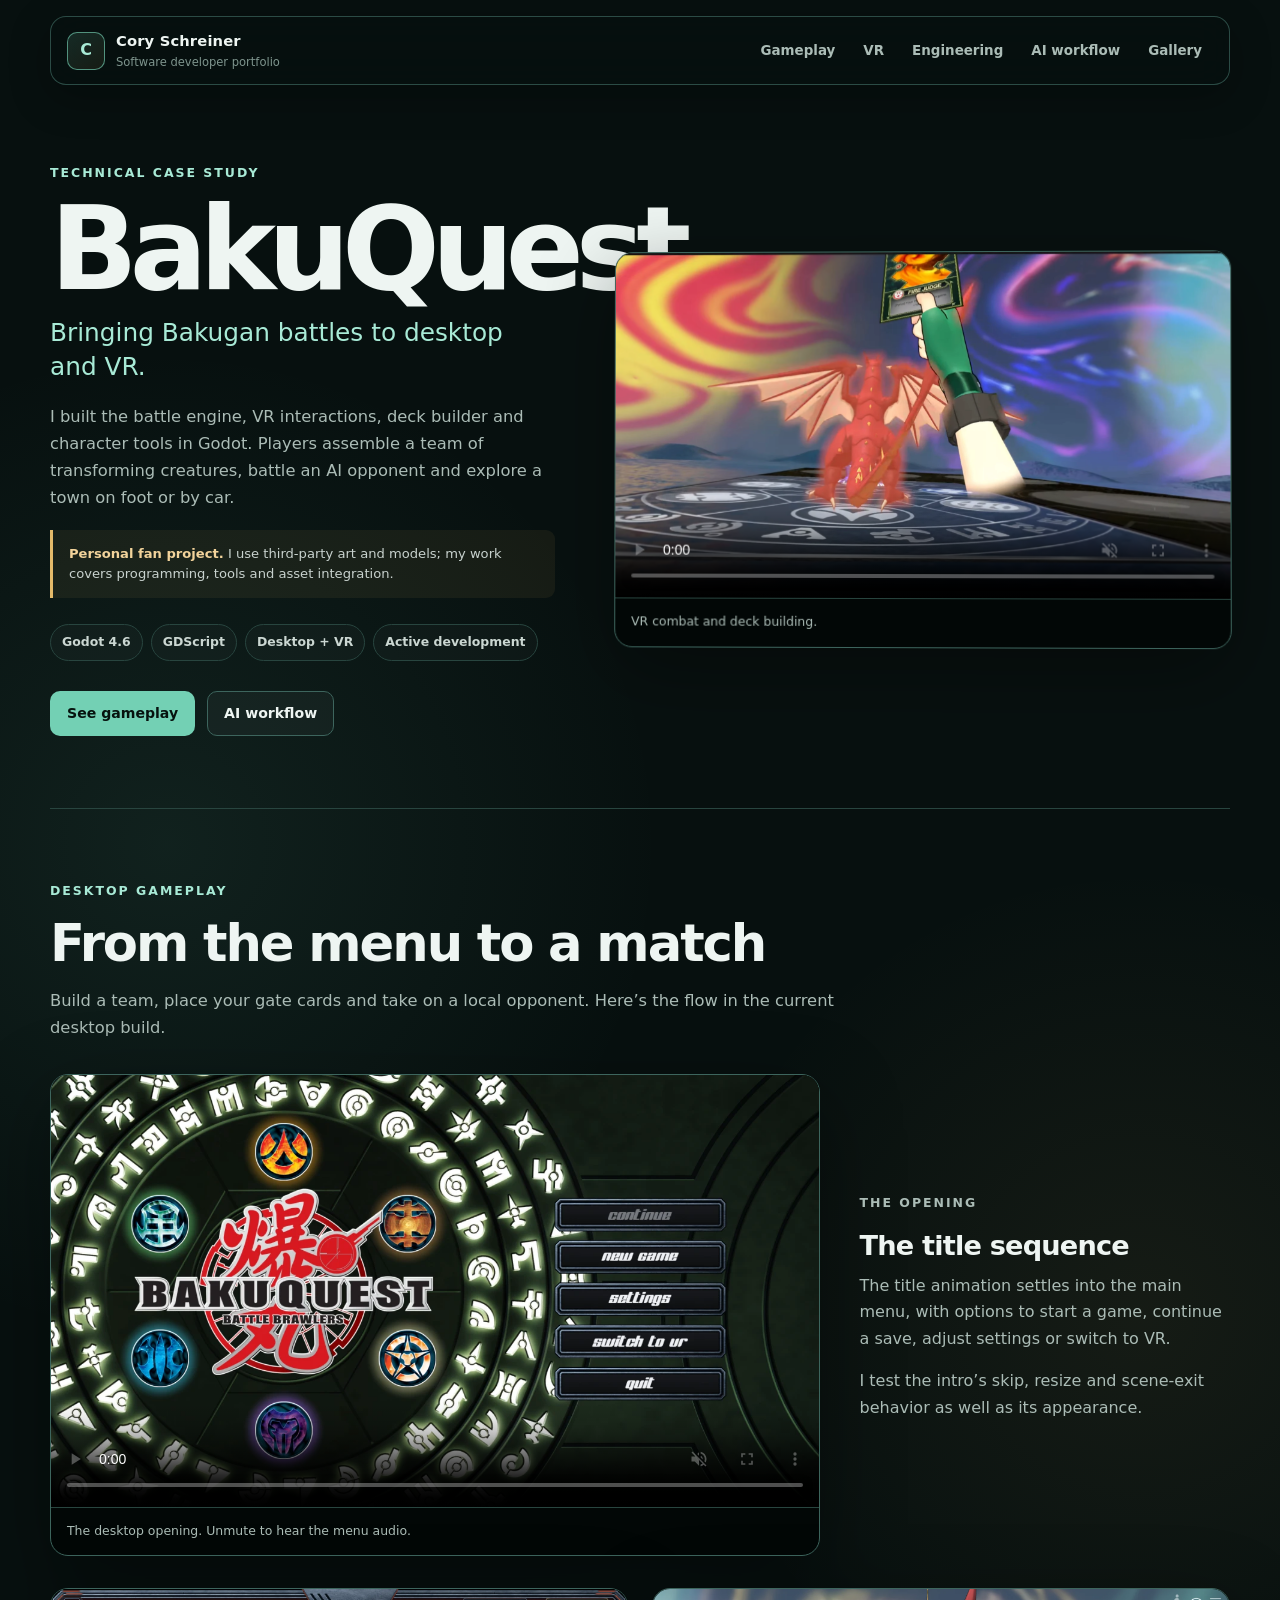
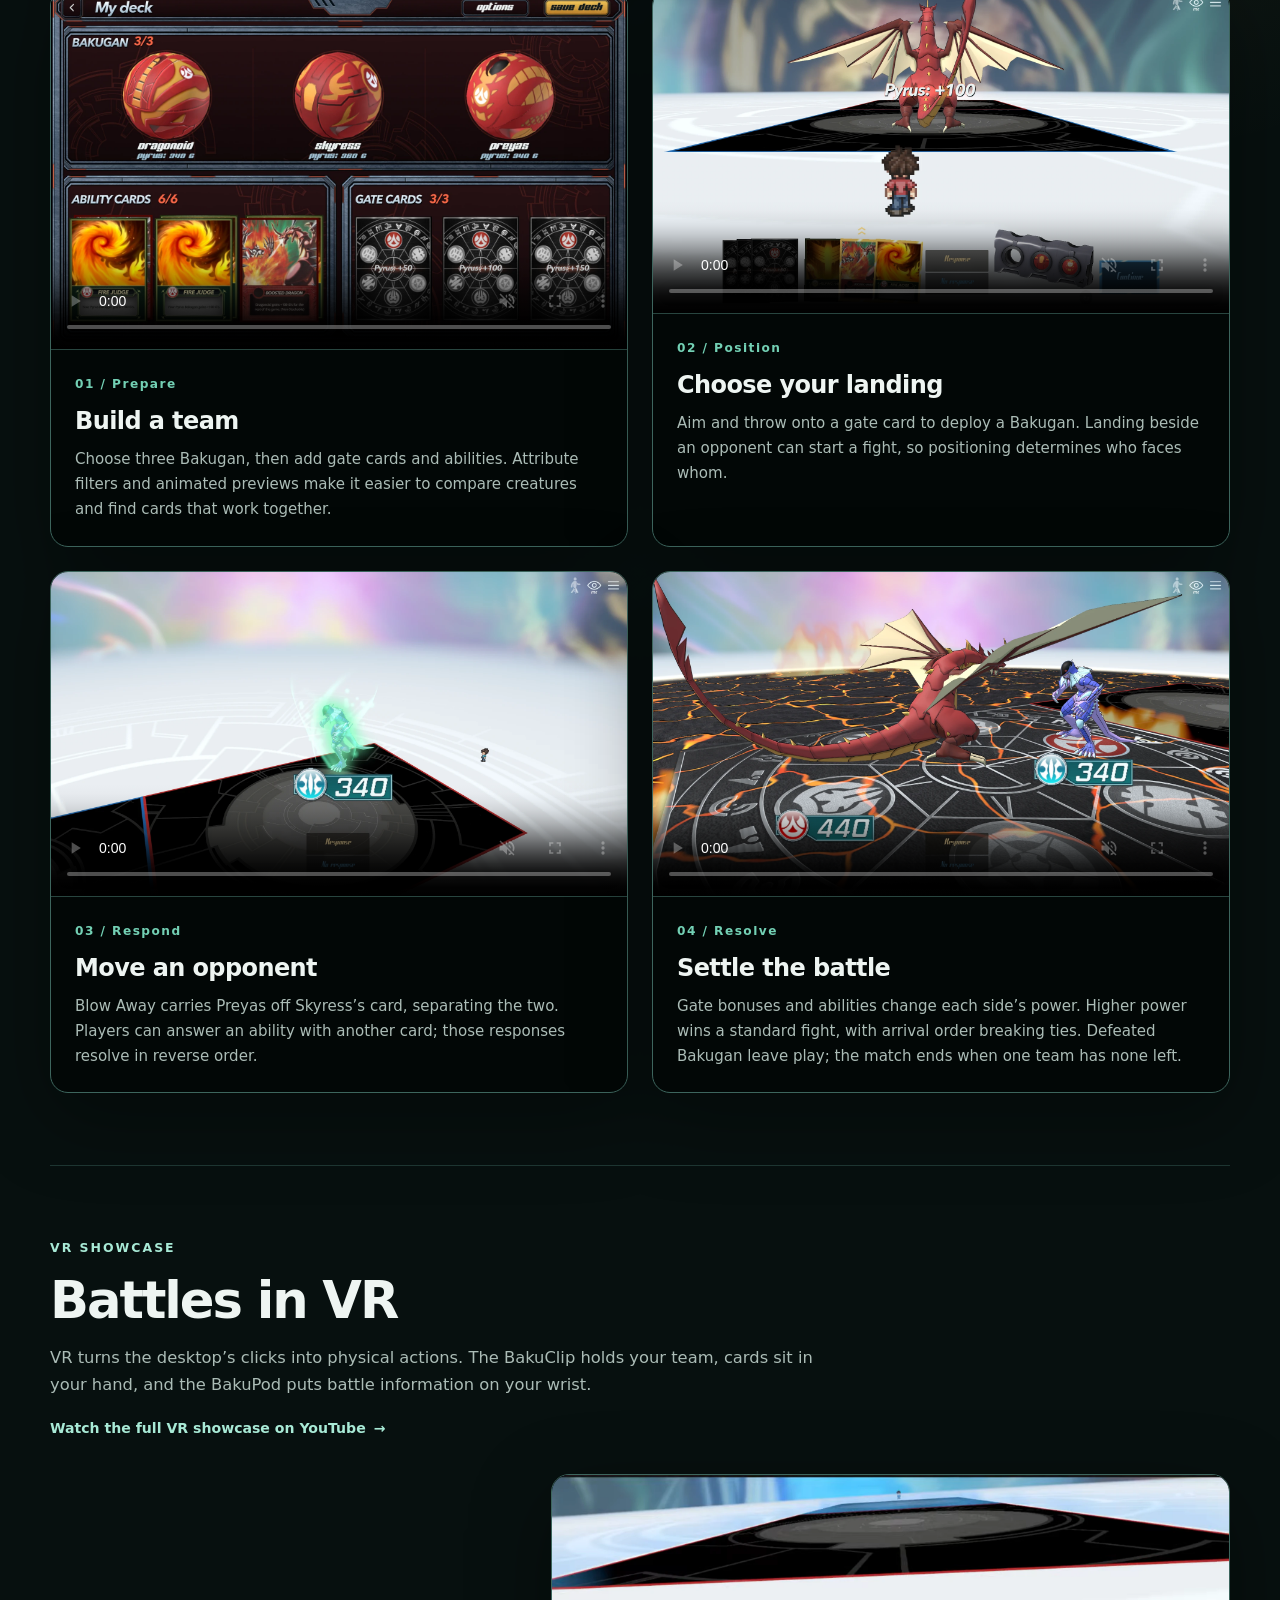
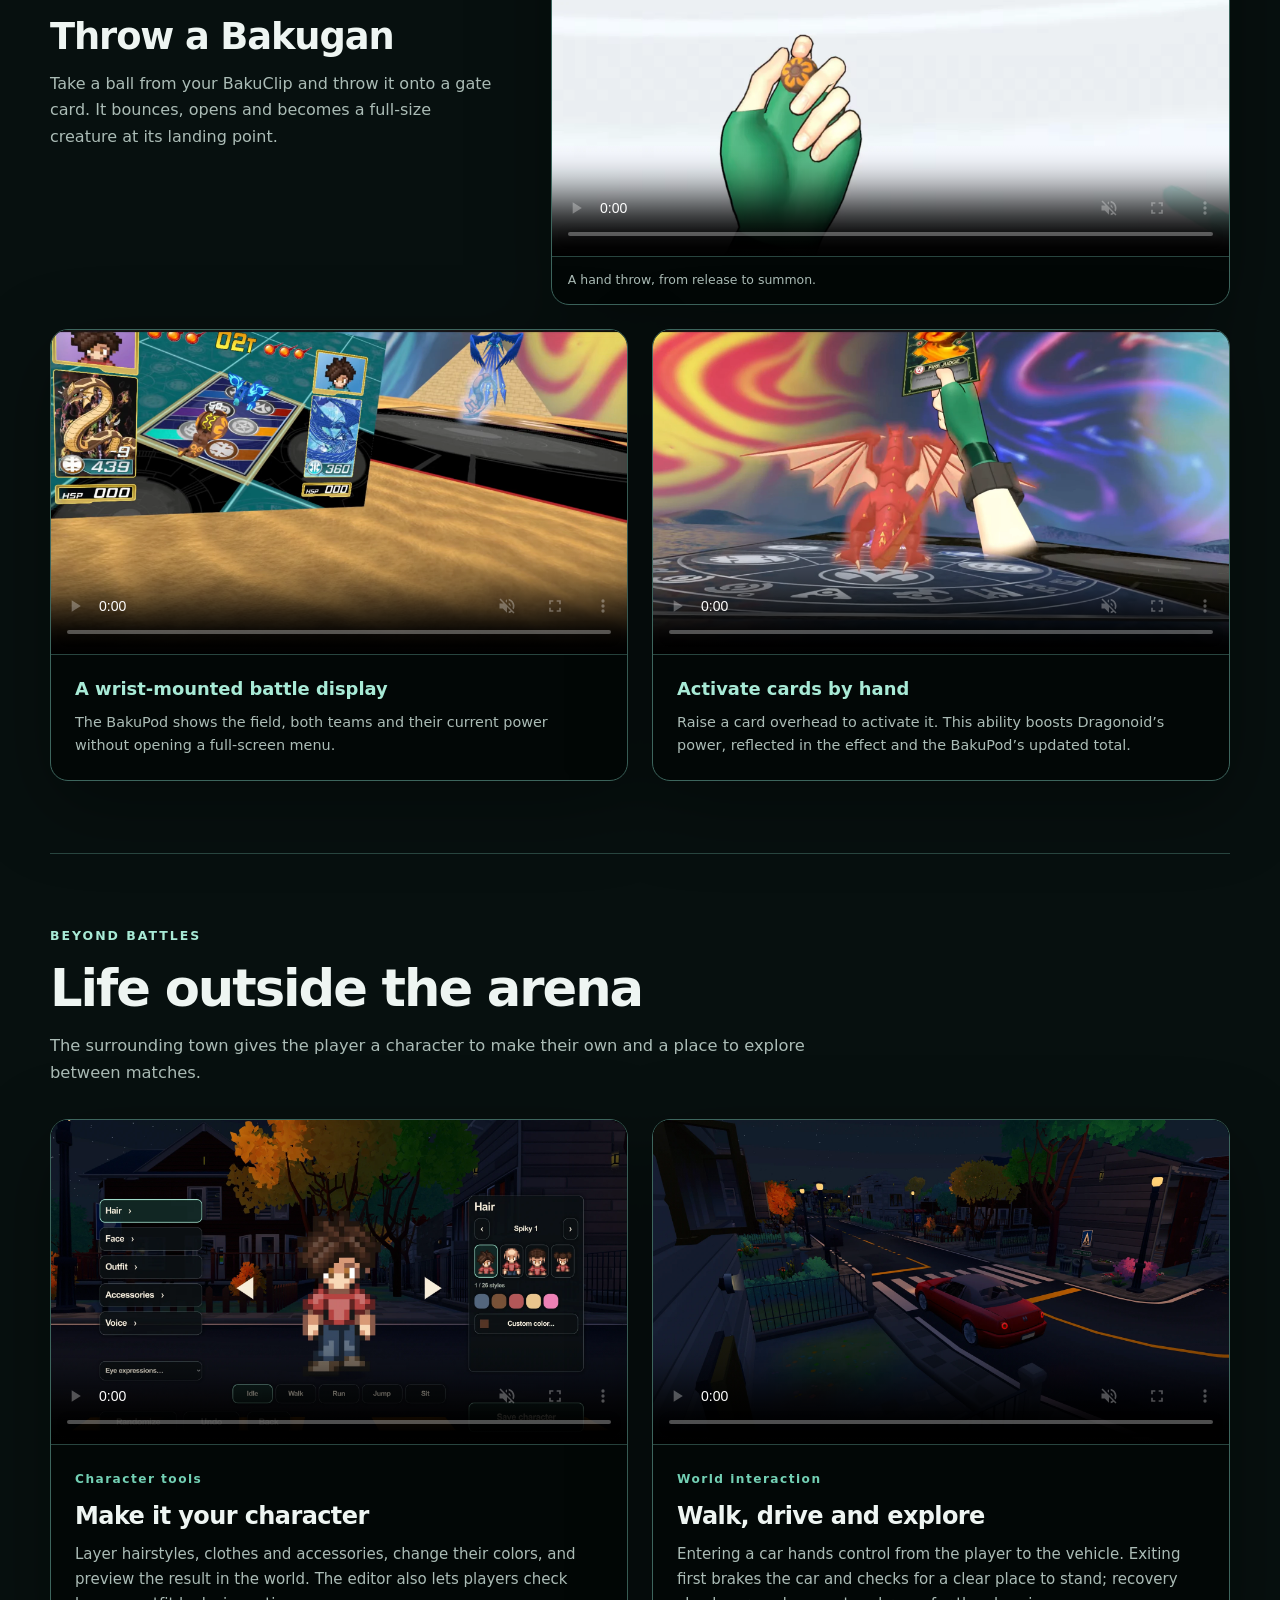
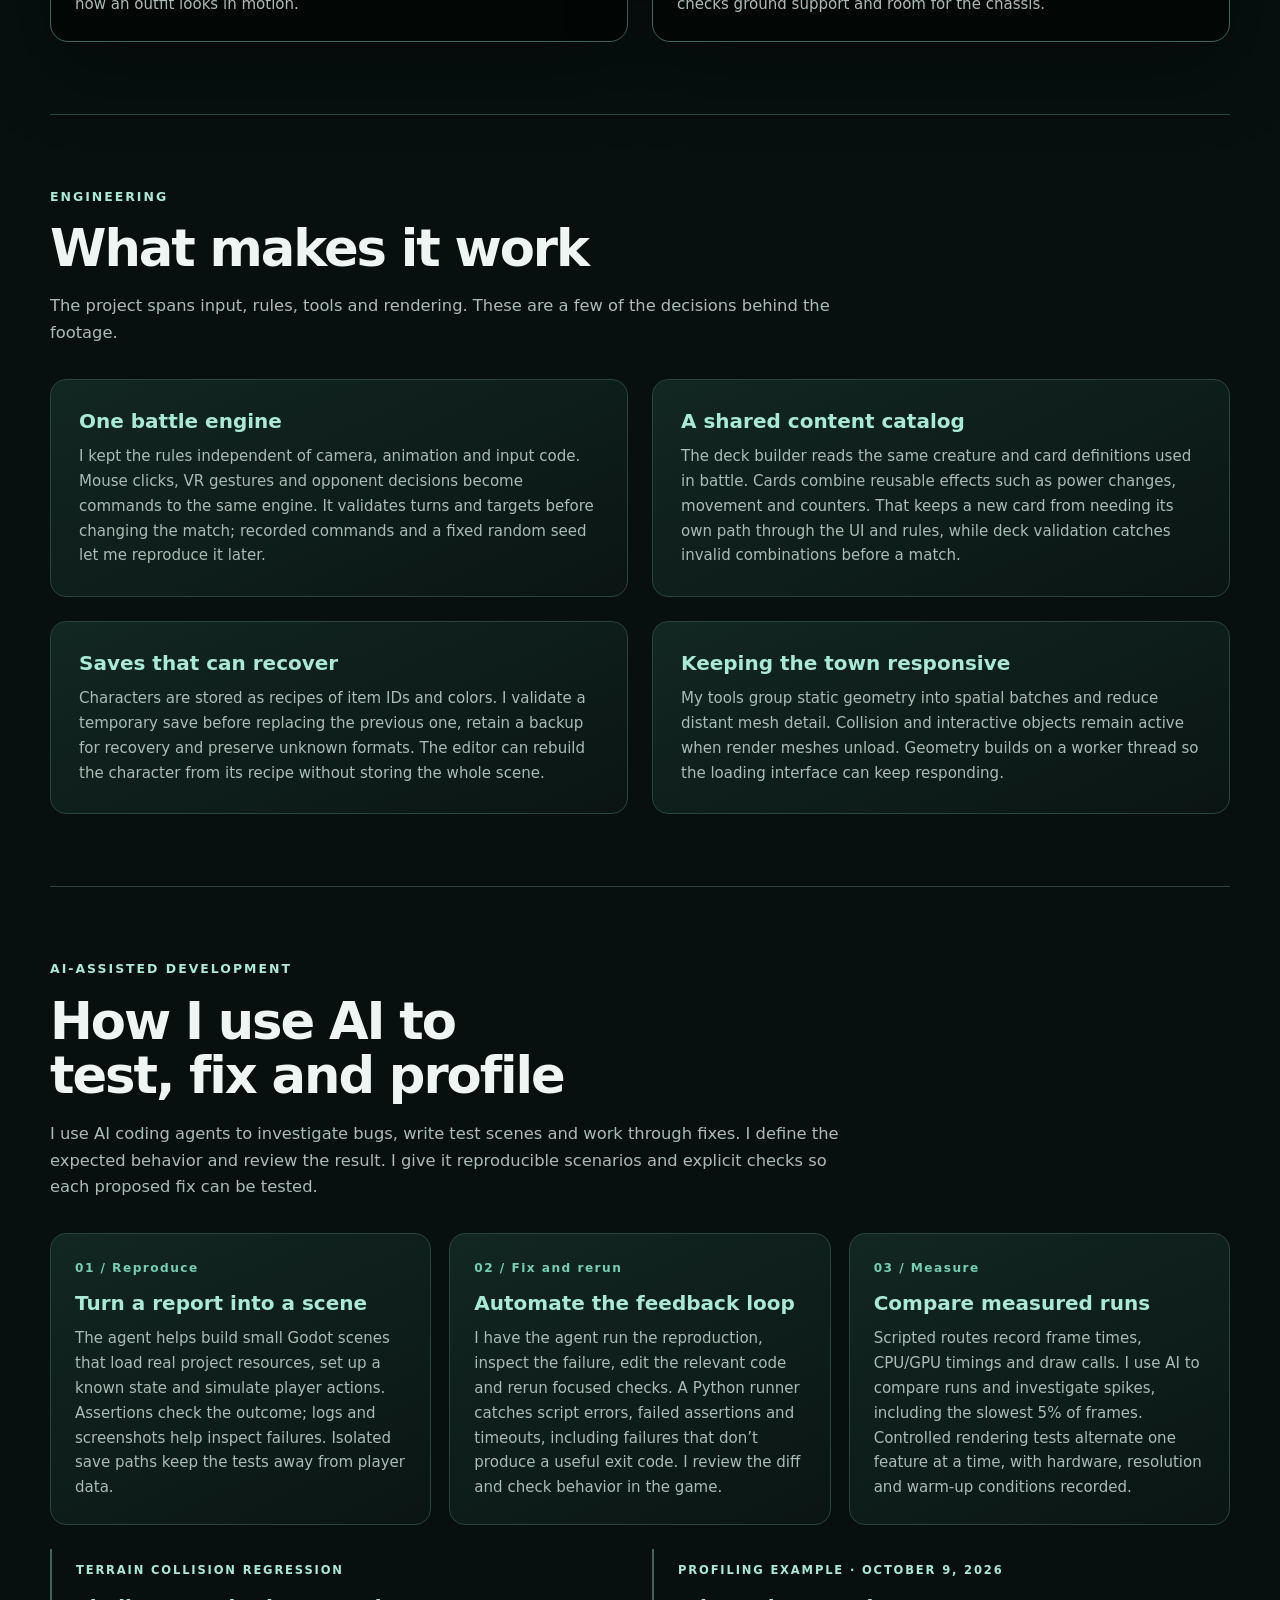
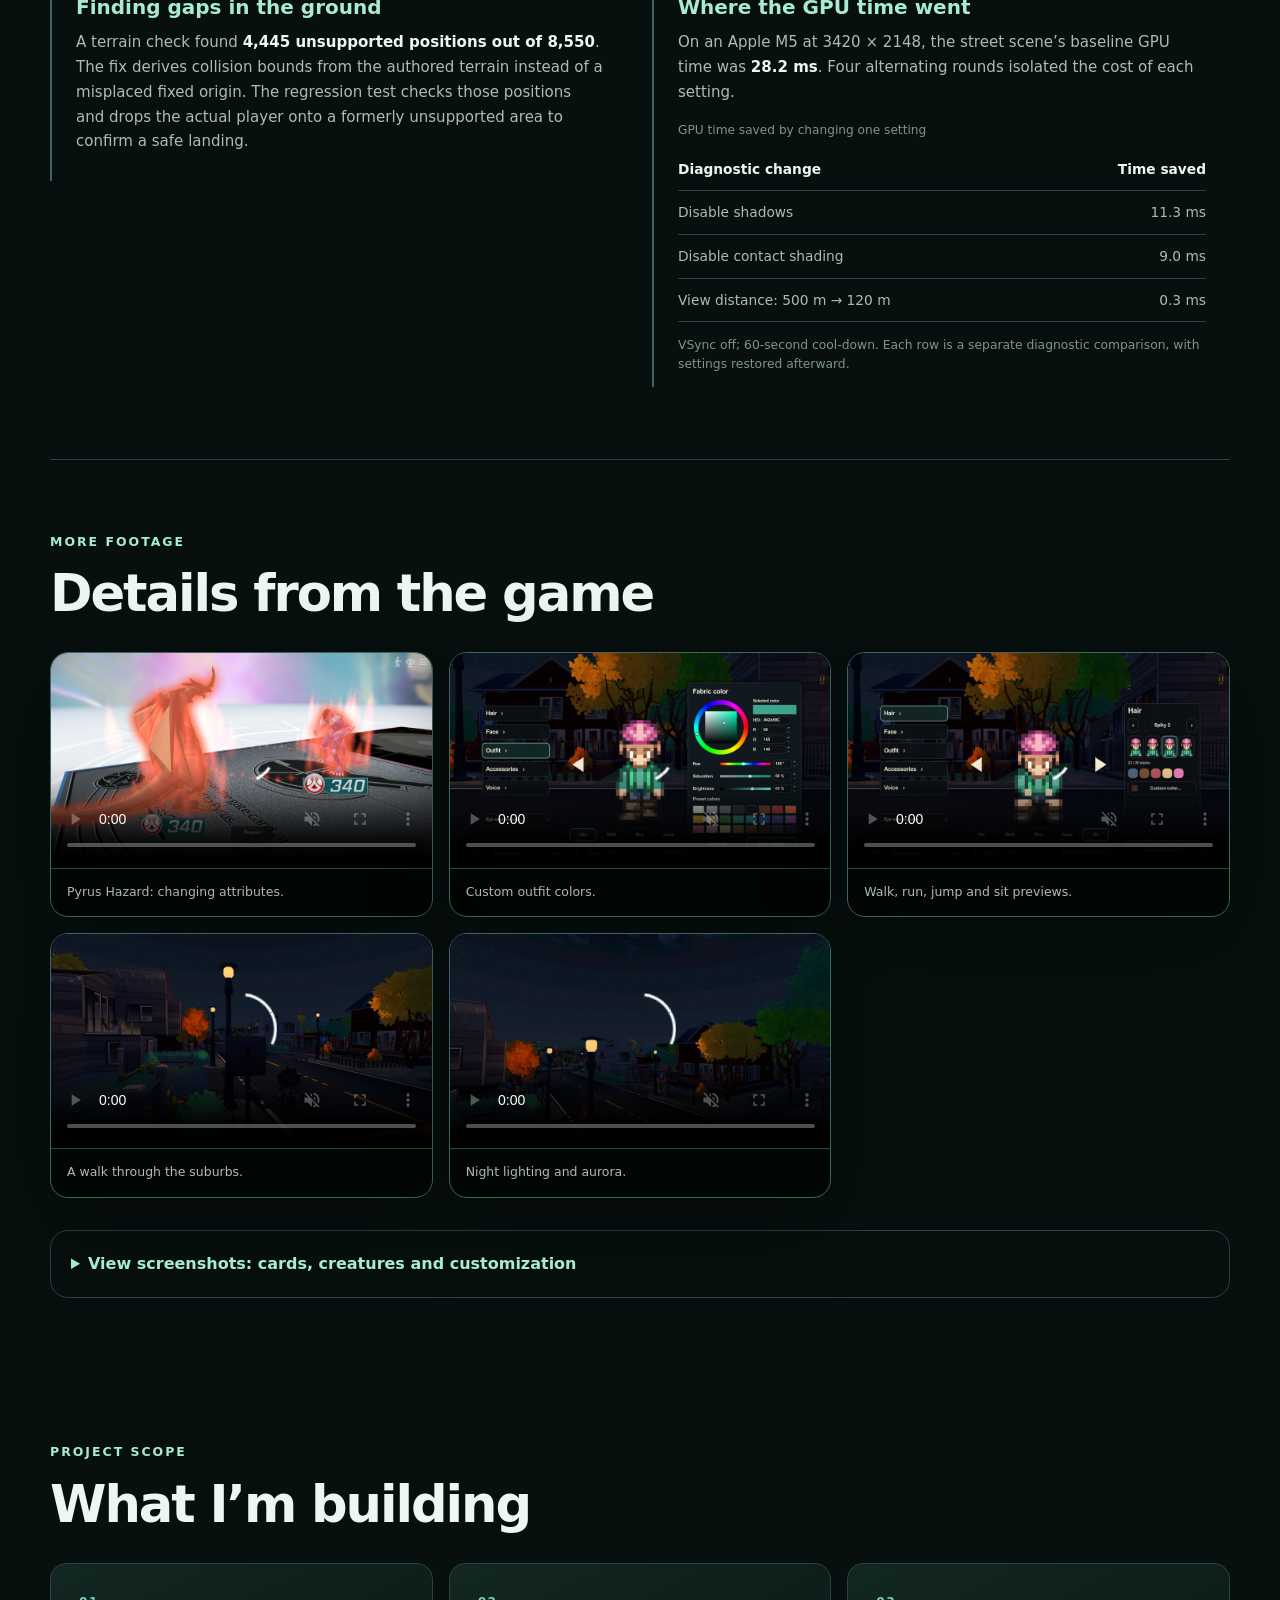
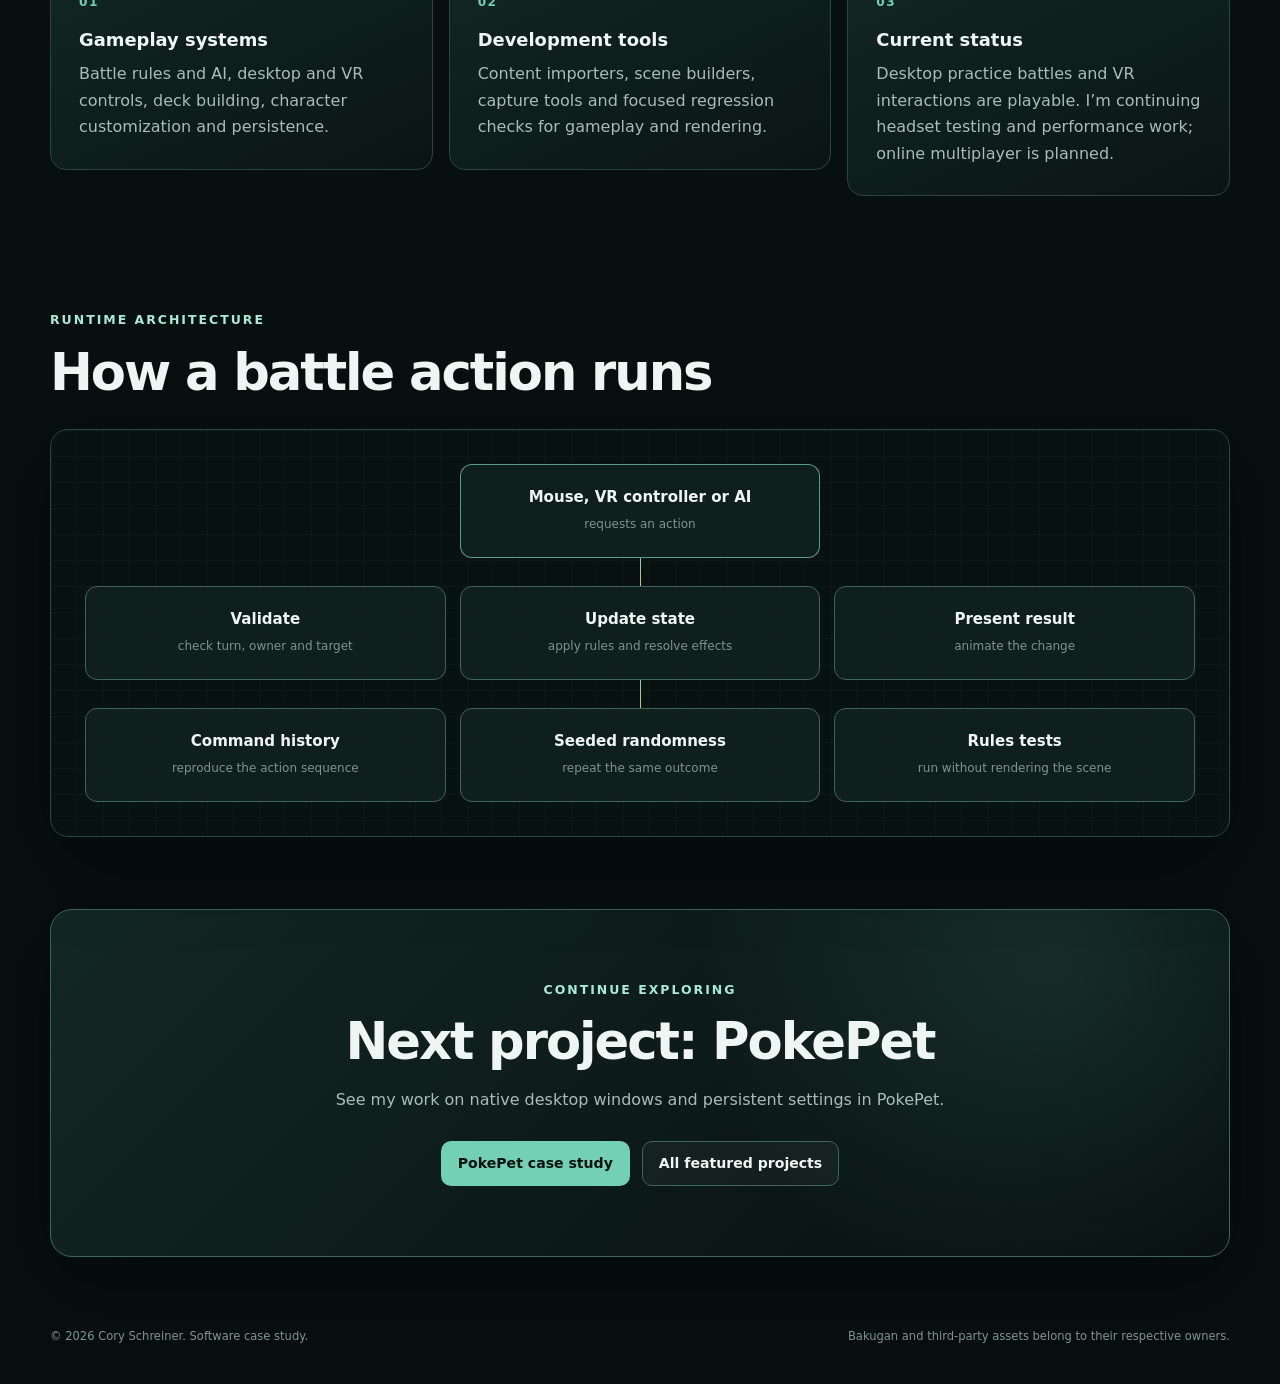
==== commit 87bfb137: "final new version" ====
--- a/projects/baku-quest/index.html
+++ b/projects/baku-quest/index.html
@@ -3,7 +3,7 @@
 <head>
   <meta charset="utf-8">
   <meta name="viewport" content="width=device-width, initial-scale=1">
-  <meta name="description" content="Technical case study for BakuQuest: local battles, content catalogs, recoverable saves and a connected world built in Godot by Cory Schreiner.">
+  <meta name="description" content="BakuQuest by Cory Schreiner: a Godot fan game featuring desktop and VR combat, a shared battle engine, character tools and AI-assisted testing and performance analysis.">
   <meta name="theme-color" content="#08100f">
   <title>BakuQuest — Technical Case Study | Cory Schreiner</title>
   <link rel="stylesheet" href="showcase/styles.css">
@@ -19,15 +19,170 @@
       <span><strong>Cory Schreiner</strong><small>Software developer portfolio</small></span>
     </a>
     <nav aria-label="Case study navigation">
-      <a href="#overview">Overview</a>
-      <a href="#systems">Systems</a>
-      <a href="#battle">Battle mechanics</a>
+      <a href="#gameplay">Gameplay</a>
+      <a href="#vr">VR</a>
+      <a href="#systems">Engineering</a>
+      <a href="#ai-workflow">AI workflow</a>
       <a href="#gallery">Gallery</a>
     </nav>
   </header>
 
-<main id="main"><section class="hero section" id="top"><div class="hero-copy"><p class="eyebrow">Technical case study</p><h1>BakuQuest</h1><p class="hero-subtitle">A connected game world with local battles, character customization, and development tools.</p><p class="hero-description">I am building the project in Godot, connecting a battle engine, deck and character interfaces, persistent player choices, and world exploration. The engineering work centers on reusable game rules, reliable player data, and keeping a detailed world responsive.</p><p class="rights-note"><strong>Portfolio scope:</strong> BakuQuest is an unofficial personal fan project. Third-party characters, artwork and assets are used to demonstrate the software; they are not presented as my original artwork.</p><div class="tag-row" aria-label="Project attributes"><span>Godot 4.6</span><span>GDScript</span><span>Python tooling</span><span>Active development</span></div><div class="hero-actions"><a class="button button-primary" href="#systems">Explore the systems</a><a class="button button-secondary" href="#battle">How battles work</a></div></div><figure class="media-frame hero-media"><video controls muted playsinline preload="none" poster="showcase/assets/images/00_Battle_Highlights_poster.webp" aria-label="Current-build battle highlights: throwing, summoning, ability effects and combat."><source src="showcase/assets/video/00_Battle_Highlights.mp4" type="video/mp4"></video><figcaption>Current-build battle highlights: throwing, summoning, ability effects and combat.</figcaption></figure></section>
-<section class="proof-strip" aria-label="Technical facts"><div><strong>Local 1v1</strong><span>playable practice battles</span></div><div><strong>Validated</strong><span>commands, content and saved records</span></div><div><strong>Recoverable</strong><span>save writes with a prior valid version</span></div><div><strong>Spatial batching</strong><span>shared geometry and distance-based loading</span></div></section>
 
+<main id="main">
+<section class="hero section" id="top"><div class="hero-copy"><p class="eyebrow">Technical case study</p><h1>BakuQuest</h1><p class="hero-subtitle">Bringing Bakugan battles to desktop and VR.</p><p class="hero-description">I built the battle engine, VR interactions, deck builder and character tools in Godot. Players assemble a team of transforming creatures, battle an AI opponent and explore a town on foot or by car.</p><p class="rights-note"><strong>Personal fan project.</strong> I use third-party art and models; my work covers programming, tools and asset integration.</p><div class="tag-row" aria-label="Project attributes"><span>Godot 4.6</span><span>GDScript</span><span>Desktop + VR</span><span>Active development</span></div><div class="hero-actions"><a class="button button-primary" href="#gameplay">See gameplay</a><a class="button button-secondary" href="#ai-workflow">AI workflow</a></div></div><figure class="media-frame hero-media"><video controls muted playsinline preload="none" poster="showcase/assets/images/2026-10-vr-dragonoid-ability.webp" aria-label="VR combat and deck building."><source src="showcase/assets/video/2026-10-highlights-v3.mp4" type="video/mp4"></video><figcaption>VR combat and deck building.</figcaption></figure></section>
 
-<section class="section system-section " id="systems"><div class="system-copy"><p class="system-index">System 01</p><h2>A command-driven battle engine</h2><p>Battle rules run independently of scene input, camera work and rendering. Commands are checked before they change the state, making a rules failure easier to separate from a presentation issue.</p><ul class="feature-list"><li>Seeded randomness and recorded commands support reproducible scenarios.</li><li>Turn ownership, pending choices and action types are validated.</li><li>The local opponent and player interface share the rules layer.</li></ul></div><figure class="media-frame"><video controls muted playsinline preload="none" poster="showcase/assets/images/01_Hand_Throw_And_Dragonoid_Summon_poster.webp" aria-label="First-person aiming, hand throw and Dragonoid summon."><source src="showcase/assets/video/01_Hand_Throw_And_Dragonoid_Summon.mp4" type="video/mp4"></video><figcaption>First-person aiming, hand throw and Dragonoid summon.</figcaption></figure></section><section class="section system-section reverse" ><div class="system-copy"><p class="system-index">System 02</p><h2>Data-driven decks and abilities</h2><p>Catalog definitions and validation connect deck selection to battle behavior. The interface presents available content while the rules decide which actions are legal.</p><ul class="feature-list"><li>Player deck presets retain their selections.</li><li>Reusable effect operations support card behavior.</li><li>Source-tagged modifiers help explain changes to combat state.</li></ul></div><figure class="media-frame"><video controls muted playsinline preload="none" poster="showcase/assets/images/05_Deck_Building_poster.webp" aria-label="Deck building, ability cards and collection browsing."><source src="showcase/assets/video/05_Deck_Building.mp4" type="video/mp4"></video><figcaption>Deck building, ability cards and collection browsing.</figcaption></figure></section><section class="section system-section " ><div class="system-copy"><p class="system-index">System 03</p><h2>Character choices with a recovery path</h2><p>Character recipes describe clothing, colors and other selections using structured data. The save store checks data before use and preserves previous valid records when writing updates.</p><ul class="feature-list"><li>Write to a temporary file, verify it, then replace the primary save.</li><li>Retain a valid backup for recovery.</li><li>Preserve unsupported versions rather than silently overwriting them.</li></ul></div><figure class="media-frame"><video controls muted playsinline preload="none" poster="showcase/assets/images/06_Character_Outfit_Customization_poster.webp" aria-label="Hairstyles, outfit layers and accessories in the character creator."><source src="showcase/assets/video/06_Character_Outfit_Customization.mp4" type="video/mp4"></video><figcaption>Hairstyles, outfit layers and accessories in the character creator.</figcaption></figure></section><section class="section system-section reverse" ><div class="system-copy"><p class="system-index">System 04</p><h2>World interaction beyond the battle field</h2><p>The connected world includes walking, driving and environmental presentation. Movement and collision are exercised by focused regression checks and repeatable diagnostic routes.</p><ul class="feature-list"><li>Vehicles, player control and camera behavior have distinct responsibilities.</li><li>Isolated test saves protect normal player configuration.</li><li>Runtime reports help turn a visible issue into a reproducible case.</li></ul></div><figure class="media-frame"><video controls muted playsinline preload="none" poster="showcase/assets/images/11_Sports_Car_Driving_poster.webp" aria-label="Driving a sports car through the suburbs using movement inputs and collision."><source src="showcase/assets/video/11_Sports_Car_Driving.mp4" type="video/mp4"></video><figcaption>Driving a sports car through the suburbs using movement inputs and collision.</figcaption></figure></section><section class="section system-section " ><div class="system-copy"><p class="system-index">System 05</p><h2>Performance work backed by diagnostics</h2><p>Optimization work includes baked lighting, occlusion culling, shared texture atlases, mesh batching and level-of-detail handling. Profiling uses movement and camera routes to check the actual workload.</p><ul class="feature-list"><li>Merge compatible geometry into spatial batches and generate lower-detail meshes.</li><li>Move geometry construction onto a worker thread while the loading interface remains active.</li><li>Release distant render meshes while keeping collisions and interactive objects in place.</li></ul></div><figure class="media-frame"><video controls muted playsinline preload="none" poster="showcase/assets/images/09_Night_Aurora_Walk_poster.webp" aria-label="Walking through the lit suburbs during the aurora."><source src="showcase/assets/video/09_Night_Aurora_Walk.mp4" type="video/mp4"></video><figcaption>Walking through the lit suburbs during the aurora.</figcaption></figure></section><section class="section" id="battle"><div class="section-heading"><p class="eyebrow">Battle mechanics</p><h2>How a battle plays out</h2><p>Build a team, choose where to throw, and use cards to change the outcome. These examples show the local battle system in the current project.</p></div><div class="section system-section "><div class="system-copy"><p class="system-index">01</p><h2>Choose your team and cards</h2><p>The deck builder brings your Bakugan, gate cards and ability cards together. You can read what each card does and choose cards that work with your team.</p></div><figure class="media-frame"><a href="showcase/assets/images/01_Deck_Builder_Abilities.webp"><img loading="lazy" src="showcase/assets/images/01_Deck_Builder_Abilities.webp" alt="The deck builder shows the selected team, available cards and a description of the highlighted ability."></a><figcaption>The deck builder shows the selected team, available cards and a description of the highlighted ability.</figcaption></figure></div><div class="section system-section reverse"><div class="system-copy"><p class="system-index">02</p><h2>Pick where to throw</h2><p>Gate cards create the spaces where battles take place. You aim and throw a Bakugan onto a card, where it opens into a creature. Where you land helps decide which opponents you face.</p></div><figure class="media-frame"><a href="showcase/assets/images/07_First_Person_Hand_Throw_Aiming.webp"><img loading="lazy" src="showcase/assets/images/07_First_Person_Hand_Throw_Aiming.webp" alt="The aiming line shows the planned throw toward the field."></a><figcaption>The aiming line shows the planned throw toward the field.</figcaption></figure></div><div class="section system-section "><div class="system-copy"><p class="system-index">03</p><h2>Change the situation with an ability</h2><p>Abilities can do more than raise power. Blow Away moves an opposing Bakugan to another gate card, changing who shares a space and where the next fight can happen. Players can respond to abilities, and a chain resolves with the last ability played first.</p></div><figure class="media-frame"><a href="showcase/assets/images/12_Ventus_Blow_Away.webp"><img loading="lazy" src="showcase/assets/images/12_Ventus_Blow_Away.webp" alt="Blow Away moves a creature between cards on the field."></a><figcaption>Blow Away moves a creature between cards on the field.</figcaption></figure></div><div class="section system-section reverse"><div class="system-copy"><p class="system-index">04</p><h2>Resolve the fight</h2><p>When opponents meet on a gate card, the card and their abilities can change their power. In a standard battle, the game compares each side’s total power to decide the winner; arriving first breaks a tie. Defeated Bakugan leave play, and the match ends when a player has none remaining.</p></div><figure class="media-frame"><a href="showcase/assets/images/25_Monster_Combat_Close_View.webp"><img loading="lazy" src="showcase/assets/images/25_Monster_Combat_Close_View.webp" alt="Two opposing Bakugan face each other on a gate card."></a><figcaption>Two opposing Bakugan face each other on a gate card.</figcaption></figure></div></section><section class="section" id="gallery"><div class="section-heading"><p class="eyebrow">More demonstrations</p><h2>Combat, customization and the connected world</h2><p>Ability effects, character controls and world systems in action.</p></div><div class="overview-grid"><figure class="media-frame"><video controls muted playsinline preload="none" poster="showcase/assets/images/02_Monster_Combat_poster.webp" aria-label="Third-person monster combat"><source src="showcase/assets/video/02_Monster_Combat.mp4" type="video/mp4"></video><figcaption>Third-person monster combat</figcaption></figure><figure class="media-frame"><video controls muted playsinline preload="none" poster="showcase/assets/images/12_Monster_Combat_Close_View_poster.webp" aria-label="Monster combat: close view"><source src="showcase/assets/video/12_Monster_Combat_Close_View.mp4" type="video/mp4"></video><figcaption>Monster combat: close view</figcaption></figure><figure class="media-frame"><video controls muted playsinline preload="none" poster="showcase/assets/images/03_Ventus_Blow_Away_poster.webp" aria-label="Ventus: movement ability"><source src="showcase/assets/video/03_Ventus_Blow_Away.mp4" type="video/mp4"></video><figcaption>Ventus: movement ability</figcaption></figure><figure class="media-frame"><video controls muted playsinline preload="none" poster="showcase/assets/images/04_Pyrus_Hazard_poster.webp" aria-label="Pyrus Hazard: element conversion"><source src="showcase/assets/video/04_Pyrus_Hazard.mp4" type="video/mp4"></video><figcaption>Pyrus Hazard: element conversion</figcaption></figure><figure class="media-frame"><video controls muted playsinline preload="none" poster="showcase/assets/images/07_Character_Color_Customization_poster.webp" aria-label="Custom character colors"><source src="showcase/assets/video/07_Character_Color_Customization.mp4" type="video/mp4"></video><figcaption>Custom character colors</figcaption></figure><figure class="media-frame"><video controls muted playsinline preload="none" poster="showcase/assets/images/08_Character_Animation_Previews_poster.webp" aria-label="Walk, run and wave previews"><source src="showcase/assets/video/08_Character_Animation_Previews.mp4" type="video/mp4"></video><figcaption>Walk, run and wave previews</figcaption></figure><figure class="media-frame"><video controls muted playsinline preload="none" poster="showcase/assets/images/10_Suburban_Night_Lighting_poster.webp" aria-label="Night lighting and aurora"><source src="showcase/assets/video/10_Suburban_Night_Lighting.mp4" type="video/mp4"></video><figcaption>Night lighting and aurora</figcaption></figure></div></section><section class="section"><div class="section-heading"><p class="eyebrow">Screenshots</p><h2>Inspect the current build</h2></div><div class="overview-grid"><figure class="media-frame"><a href="showcase/assets/images/25_Monster_Combat_Close_View.webp"><img loading="lazy" src="showcase/assets/images/25_Monster_Combat_Close_View.webp" alt="Monster combat: close view"></a><figcaption>Monster combat: close view. Select to open the full image.</figcaption></figure><figure class="media-frame"><a href="showcase/assets/images/10_Dragonoid_On_The_Field.webp"><img loading="lazy" src="showcase/assets/images/10_Dragonoid_On_The_Field.webp" alt="Dragonoid on the battle field"></a><figcaption>Dragonoid on the battle field. Select to open the full image.</figcaption></figure><figure class="media-frame"><a href="showcase/assets/images/01_Deck_Builder_Abilities.webp"><img loading="lazy" src="showcase/assets/images/01_Deck_Builder_Abilities.webp" alt="Deck builder: abilities"></a><figcaption>Deck builder: abilities. Select to open the full image.</figcaption></figure></div></section><section class="section overview" id="overview"><div class="section-heading"><p class="eyebrow">Project scope</p><h2>Several systems, one playable world</h2><p>Local battles, deck building, saved character presets, vehicles and world interactions share a project with separate responsibilities for rules, data and presentation.</p></div><div class="overview-grid"><article class="summary-card"><span class="card-number">01</span><h3>Development work</h3><p>Game systems, reusable content definitions, custom interfaces, save handling, asset integration and diagnostic tools.</p></article><article class="summary-card"><span class="card-number">02</span><h3>Engineering focus</h3><p>Consistent state, command validation, recoverable data, runtime performance and repeatable regression checks.</p></article><article class="summary-card"><span class="card-number">03</span><h3>Current boundary</h3><p>The project is in development. Local practice battles are implemented; network multiplayer remains planned.</p></article></div></section><section class="section architecture" aria-labelledby="architecture-title"><div class="section-heading compact"><p class="eyebrow">Runtime architecture</p><h2 id="architecture-title">Keep rules independent of presentation</h2></div><div class="architecture-map" role="img" aria-label="Player and opponent commands pass through validated battle rules into state, presentation and recorded events"><div class="arch-node arch-root"><strong>Player input / local opponent</strong><span>requests an action</span></div><div class="arch-connector"></div><div class="arch-row"><div class="arch-node"><strong>Validated commands</strong><span>ownership, targets and phase</span></div><div class="arch-node"><strong>Battle state</strong><span>seeded randomness and ordered changes</span></div><div class="arch-node"><strong>Presentation</strong><span>camera, models, cards and effects</span></div></div><div class="arch-connector"></div><div class="arch-row"><div class="arch-node"><strong>Event log</strong><span>reproduce and inspect scenarios</span></div><div class="arch-node"><strong>Saved choices</strong><span>validated presets and profiles</span></div><div class="arch-node"><strong>Diagnostics</strong><span>regression checks and profiling</span></div></div></div></section><section class="closing" id="source"><p class="eyebrow">Continue exploring</p><h2>More software work</h2><p>Explore PokePet for desktop-window management, persistent configuration and native platform integration.</p><div class="closing-links"><a class="button button-primary" href="../poke-pet/">PokePet case study</a><a class="button button-secondary" href="../../">All featured projects</a></div></section></main><footer><span>© 2026 Cory Schreiner. Software case study.</span><span>BakuQuest is an unofficial fan project. Third-party characters and artwork belong to their respective owners.</span></footer></body></html>+<section class="section chapter" id="gameplay" aria-labelledby="gameplay-title">
+  <div class="section-heading">
+    <p class="eyebrow">Desktop gameplay</p>
+    <h2 id="gameplay-title">From the menu to a match</h2>
+    <p>Build a team, place your gate cards and take on a local opponent. Here’s the flow in the current desktop build.</p>
+  </div>
+  <div class="menu-feature">
+
+<figure class="media-frame ">
+  <video controls muted playsinline preload="none" poster="showcase/assets/images/2026-10-desktop-menu.webp" aria-label="BakuQuest desktop title animation and main menu opening."><source src="showcase/assets/video/2026-10-desktop-menu.mp4" type="video/mp4"></video>
+  <figcaption>The desktop opening. Unmute to hear the menu audio.</figcaption>
+</figure>
+
+    <div class="system-copy">
+      <p class="eyebrow">The opening</p>
+      <h3>The title sequence</h3>
+      <p>The title animation settles into the main menu, with options to start a game, continue a save, adjust settings or switch to VR.</p>
+      <p>I test the intro’s skip, resize and scene-exit behavior as well as its appearance.</p>
+    </div>
+  </div>
+  <div class="feature-grid" id="battle">
+
+<article id="deck-builder" class="showcase-card"><figure class="media-frame deck-media">
+  <video controls muted playsinline preload="none" poster="showcase/assets/images/2026-10-deck-overview-v3.webp" aria-label="Build a team"><source src="showcase/assets/video/2026-10-deck-builder-v3.mp4" type="video/mp4"></video>
+  <figcaption><span class="card-number">01 / Prepare</span><h3>Build a team</h3><p>Choose three Bakugan, then add gate cards and abilities. Attribute filters and animated previews make it easier to compare creatures and find cards that work together.</p></figcaption>
+</figure></article>
+<article id="desktop-throw" class="showcase-card"><figure class="media-frame ">
+  <video controls muted playsinline preload="none" poster="showcase/assets/images/2026-10-battle-summon-v4.webp" aria-label="Choose your landing"><source src="showcase/assets/video/2026-10-desktop-throw-v4.mp4" type="video/mp4"></video>
+  <figcaption><span class="card-number">02 / Position</span><h3>Choose your landing</h3><p>Aim and throw onto a gate card to deploy a Bakugan. Landing beside an opponent can start a fight, so positioning determines who faces whom.</p></figcaption>
+</figure></article>
+<article id="blow-away" class="showcase-card"><figure class="media-frame ">
+  <video controls muted playsinline preload="none" poster="showcase/assets/images/2026-10-battle-ventus-v3.webp" aria-label="Move an opponent"><source src="showcase/assets/video/2026-10-blow-away-v3.mp4" type="video/mp4"></video>
+  <figcaption><span class="card-number">03 / Respond</span><h3>Move an opponent</h3><p>Blow Away carries Preyas off Skyress’s card, separating the two. Players can answer an ability with another card; those responses resolve in reverse order.</p></figcaption>
+</figure></article>
+<article id="combat" class="showcase-card"><figure class="media-frame ">
+  <video controls muted playsinline preload="none" poster="showcase/assets/images/2026-10-battle-fight-v2.webp" aria-label="Settle the battle"><source src="showcase/assets/video/2026-10-combat.mp4" type="video/mp4"></video>
+  <figcaption><span class="card-number">04 / Resolve</span><h3>Settle the battle</h3><p>Gate bonuses and abilities change each side’s power. Higher power wins a standard fight, with arrival order breaking ties. Defeated Bakugan leave play; the match ends when one team has none left.</p></figcaption>
+</figure></article>
+</div>
+</section>
+<section class="section vr-section" id="vr" aria-labelledby="vr-title">
+  <div class="section-heading">
+    <p class="eyebrow">VR showcase</p>
+    <h2 id="vr-title">Battles in VR</h2>
+    <p>VR turns the desktop’s clicks into physical actions. The BakuClip holds your team, cards sit in your hand, and the BakuPod puts battle information on your wrist.</p>
+    <a class="text-link" href="https://www.youtube.com/watch?v=MgIqg1CBGbU">Watch the full VR showcase on YouTube</a>
+  </div>
+  <div class="vr-feature">
+    <div class="system-copy">
+
+      <h3>Throw a Bakugan</h3>
+      <p>Take a ball from your BakuClip and throw it onto a gate card. It bounces, opens and becomes a full-size creature at its landing point.</p>
+    </div>
+    <figure class="media-frame">
+      <video controls muted playsinline preload="none" poster="showcase/assets/images/2026-10-vr-throw.webp" aria-label="Taking a Bakugan from the BakuClip, throwing it onto the field, and summoning it in VR."><source src="showcase/assets/video/2026-10-vr-throw.mp4" type="video/mp4"></video>
+      <figcaption>A hand throw, from release to summon.</figcaption>
+    </figure>
+  </div>
+  <div class="vr-grid">
+    <figure class="media-frame">
+      <video controls muted playsinline preload="none" poster="showcase/assets/images/2026-10-vr-dashboard.webp" aria-label="Opening the BakuPod battle display and using cards during a VR battle."><source src="showcase/assets/video/2026-10-vr-dashboard.mp4" type="video/mp4"></video>
+      <figcaption><h3>A wrist-mounted battle display</h3><p>The BakuPod shows the field, both teams and their current power without opening a full-screen menu.</p></figcaption>
+    </figure>
+    <figure class="media-frame">
+      <video controls muted playsinline preload="none" poster="showcase/assets/images/2026-10-vr-dragonoid-ability.webp" aria-label="Raising an ability card overhead to increase Dragonoid’s power in VR."><source src="showcase/assets/video/2026-10-vr-ability-v2.mp4" type="video/mp4"></video>
+      <figcaption><h3>Activate cards by hand</h3><p>Raise a card overhead to activate it. This ability boosts Dragonoid’s power, reflected in the effect and the BakuPod’s updated total.</p></figcaption>
+    </figure>
+  </div>
+</section>
+
+<section class="section chapter" id="world" aria-labelledby="world-title">
+  <div class="section-heading">
+    <p class="eyebrow">Beyond battles</p>
+    <h2 id="world-title">Life outside the arena</h2>
+    <p>The surrounding town gives the player a character to make their own and a place to explore between matches.</p>
+  </div>
+  <div class="feature-grid">
+
+<article id="characters" class="showcase-card"><figure class="media-frame ">
+  <video controls muted playsinline preload="none" poster="showcase/assets/images/2026-10-creator-start-v2.webp" aria-label="Make it your character"><source src="showcase/assets/video/2026-10-character-styles.mp4" type="video/mp4"></video>
+  <figcaption><span class="card-number">Character tools</span><h3>Make it your character</h3><p>Layer hairstyles, clothes and accessories, change their colors, and preview the result in the world. The editor also lets players check how an outfit looks in motion.</p></figcaption>
+</figure></article>
+<article id="driving" class="showcase-card"><figure class="media-frame ">
+  <video controls muted playsinline preload="none" poster="showcase/assets/images/2026-10-world-driving-v2.webp" aria-label="Walk, drive and explore"><source src="showcase/assets/video/2026-10-driving.mp4" type="video/mp4"></video>
+  <figcaption><span class="card-number">World interaction</span><h3>Walk, drive and explore</h3><p>Entering a car hands control from the player to the vehicle. Exiting first brakes the car and checks for a clear place to stand; recovery checks ground support and room for the chassis.</p></figcaption>
+</figure></article>
+  </div>
+</section>
+<section class="section chapter" id="systems" aria-labelledby="systems-title">
+  <div class="section-heading">
+    <p class="eyebrow">Engineering</p>
+    <h2 id="systems-title">What makes it work</h2>
+    <p>The project spans input, rules, tools and rendering. These are a few of the decisions behind the footage.</p>
+  </div>
+  <div class="engineering-grid">
+    <article class="summary-card"><h3>One battle engine</h3><p>I kept the rules independent of camera, animation and input code. Mouse clicks, VR gestures and opponent decisions become commands to the same engine. It validates turns and targets before changing the match; recorded commands and a fixed random seed let me reproduce it later.</p></article>
+    <article class="summary-card"><h3>A shared content catalog</h3><p>The deck builder reads the same creature and card definitions used in battle. Cards combine reusable effects such as power changes, movement and counters. That keeps a new card from needing its own path through the UI and rules, while deck validation catches invalid combinations before a match.</p></article>
+    <article class="summary-card"><h3>Saves that can recover</h3><p>Characters are stored as recipes of item IDs and colors. I validate a temporary save before replacing the previous one, retain a backup for recovery and preserve unknown formats. The editor can rebuild the character from its recipe without storing the whole scene.</p></article>
+    <article class="summary-card"><h3>Keeping the town responsive</h3><p>My tools group static geometry into spatial batches and reduce distant mesh detail. Collision and interactive objects remain active when render meshes unload. Geometry builds on a worker thread so the loading interface can keep responding.</p></article>
+  </div>
+</section>
+<section class="section chapter ai-section" id="ai-workflow" aria-labelledby="ai-title">
+  <div class="section-heading">
+    <p class="eyebrow">AI-assisted development</p>
+    <h2 id="ai-title">How I use AI to test, fix and profile</h2>
+    <p>I use AI coding agents to investigate bugs, write test scenes and work through fixes. I define the expected behavior and review the result. I give it reproducible scenarios and explicit checks so each proposed fix can be tested.</p>
+  </div>
+  <ol class="workflow-grid">
+    <li class="summary-card"><span class="card-number">01 / Reproduce</span><h3>Turn a report into a scene</h3><p>The agent helps build small Godot scenes that load real project resources, set up a known state and simulate player actions. Assertions check the outcome; logs and screenshots help inspect failures. Isolated save paths keep the tests away from player data.</p></li>
+    <li class="summary-card"><span class="card-number">02 / Fix and rerun</span><h3>Automate the feedback loop</h3><p>I have the agent run the reproduction, inspect the failure, edit the relevant code and rerun focused checks. A Python runner catches script errors, failed assertions and timeouts, including failures that don’t produce a useful exit code. I review the diff and check behavior in the game.</p></li>
+    <li class="summary-card"><span class="card-number">03 / Measure</span><h3>Compare measured runs</h3><p>Scripted routes record frame times, CPU/GPU timings and draw calls. I use AI to compare runs and investigate spikes, including the slowest 5% of frames. Controlled rendering tests alternate one feature at a time, with hardware, resolution and warm-up conditions recorded.</p></li>
+  </ol>
+  <div class="evidence-grid">
+    <article class="evidence-card"><p class="eyebrow">Terrain collision regression</p><h3>Finding gaps in the ground</h3><p>A terrain check found <strong>4,445 unsupported positions out of 8,550</strong>. The fix derives collision bounds from the authored terrain instead of a misplaced fixed origin. The regression test checks those positions and drops the actual player onto a formerly unsupported area to confirm a safe landing.</p></article>
+    <article class="evidence-card"><p class="eyebrow">Profiling example · October 9, 2026</p><h3>Where the GPU time went</h3><p>On an Apple M5 at 3420 × 2148, the street scene’s baseline GPU time was <strong>28.2 ms</strong>. Four alternating rounds isolated the cost of each setting.</p>
+      <table><caption>GPU time saved by changing one setting</caption><thead><tr><th scope="col">Diagnostic change</th><th scope="col">Time saved</th></tr></thead><tbody><tr><td>Disable shadows</td><td>11.3 ms</td></tr><tr><td>Disable contact shading</td><td>9.0 ms</td></tr><tr><td>View distance: 500 m → 120 m</td><td>0.3 ms</td></tr></tbody></table>
+      <p class="measurement-note">VSync off; 60-second cool-down. Each row is a separate diagnostic comparison, with settings restored afterward.</p>
+    </article>
+  </div>
+</section>
+<section class="section chapter" id="gallery" aria-labelledby="gallery-title">
+  <div class="section-heading"><p class="eyebrow">More footage</p><h2 id="gallery-title">Details from the game</h2></div>
+  <div class="overview-grid">
+
+<figure class="media-frame ">
+  <video controls muted playsinline preload="none" poster="showcase/assets/images/2026-10-battle-hazard-v2.webp" aria-label="Pyrus Hazard: changing attributes."><source src="showcase/assets/video/2026-10-pyrus-hazard.mp4" type="video/mp4"></video>
+  <figcaption>Pyrus Hazard: changing attributes.</figcaption>
+</figure>
+<figure class="media-frame ">
+  <video controls muted playsinline preload="none" poster="showcase/assets/images/2026-10-creator-colors-v2.webp" aria-label="Custom outfit colors."><source src="showcase/assets/video/2026-10-character-colors.mp4" type="video/mp4"></video>
+  <figcaption>Custom outfit colors.</figcaption>
+</figure>
+<figure class="media-frame ">
+  <video controls muted playsinline preload="none" poster="showcase/assets/images/2026-10-creator-animation-v2.webp" aria-label="Walk, run, jump and sit previews."><source src="showcase/assets/video/2026-10-character-animations.mp4" type="video/mp4"></video>
+  <figcaption>Walk, run, jump and sit previews.</figcaption>
+</figure>
+<figure class="media-frame ">
+  <video controls muted playsinline preload="none" poster="showcase/assets/images/2026-10-world-walk-v2.webp" aria-label="A walk through the suburbs."><source src="showcase/assets/video/2026-10-night-walk.mp4" type="video/mp4"></video>
+  <figcaption>A walk through the suburbs.</figcaption>
+</figure>
+<figure class="media-frame ">
+  <video controls muted playsinline preload="none" poster="showcase/assets/images/2026-10-world-lighting-v2.webp" aria-label="Night lighting and aurora."><source src="showcase/assets/video/2026-10-night-lighting.mp4" type="video/mp4"></video>
+  <figcaption>Night lighting and aurora.</figcaption>
+</figure>
+  </div>
+  <details class="screenshot-details" id="screenshots">
+    <summary>View screenshots: cards, creatures and customization</summary>
+    <p>Select an image for a closer look.</p>
+
+<div class="overview-grid"><figure class="media-frame"><a href="showcase/assets/images/2026-10-deck-aquos-v3.webp"><img loading="lazy" width="1600" height="1000" src="showcase/assets/images/2026-10-deck-aquos-v3.webp" alt="Aquos Preyas in the deck builder."></a><figcaption>Aquos Preyas in the deck builder.</figcaption></figure><figure class="media-frame"><a href="showcase/assets/images/2026-10-deck-haos-v3.webp"><img loading="lazy" width="1600" height="1000" src="showcase/assets/images/2026-10-deck-haos-v3.webp" alt="Haos Tigrerra and the creature collection."></a><figcaption>Haos Tigrerra and the creature collection.</figcaption></figure><figure class="media-frame"><a href="showcase/assets/images/2026-10-deck-gates-v3.webp"><img loading="lazy" width="1600" height="1000" src="showcase/assets/images/2026-10-deck-gates-v3.webp" alt="Gate effects and attribute bonuses."></a><figcaption>Gate effects and attribute bonuses.</figcaption></figure><figure class="media-frame"><a href="showcase/assets/images/2026-10-deck-fire_tornado-v3.webp"><img loading="lazy" width="1600" height="1000" src="showcase/assets/images/2026-10-deck-fire_tornado-v3.webp" alt="Ability card details."></a><figcaption>Ability card details.</figcaption></figure><figure class="media-frame"><a href="showcase/assets/images/2026-10-battle-fight-v2.webp"><img loading="lazy" width="1920" height="1080" src="showcase/assets/images/2026-10-battle-fight-v2.webp" alt="Dragonoid and Preyas before a battle."></a><figcaption>Dragonoid and Preyas before a battle.</figcaption></figure><figure class="media-frame"><a href="showcase/assets/images/2026-10-creator-outfit-v2.webp"><img loading="lazy" width="1920" height="1080" src="showcase/assets/images/2026-10-creator-outfit-v2.webp" alt="Character outfit preview."></a><figcaption>Character outfit preview.</figcaption></figure></div>
+  </details>
+</section>
+<section class="section overview" id="overview"><div class="section-heading"><p class="eyebrow">Project scope</p><h2>What I’m building</h2></div><div class="overview-grid"><article class="summary-card"><span class="card-number">01</span><h3>Gameplay systems</h3><p>Battle rules and AI, desktop and VR controls, deck building, character customization and persistence.</p></article><article class="summary-card"><span class="card-number">02</span><h3>Development tools</h3><p>Content importers, scene builders, capture tools and focused regression checks for gameplay and rendering.</p></article><article class="summary-card"><span class="card-number">03</span><h3>Current status</h3><p>Desktop practice battles and VR interactions are playable. I’m continuing headset testing and performance work; online multiplayer is planned.</p></article></div></section>
+<section class="section architecture" aria-labelledby="architecture-title"><div class="section-heading compact"><p class="eyebrow">Runtime architecture</p><h2 id="architecture-title">How a battle action runs</h2></div><div class="architecture-map" role="img" aria-label="Desktop, VR and AI actions are validated, applied to battle state and presented on screen. Command history and seeded randomness support repeatable rules tests."><div class="arch-node arch-root"><strong>Mouse, VR controller or AI</strong><span>requests an action</span></div><div class="arch-connector"></div><div class="arch-row"><div class="arch-node"><strong>Validate</strong><span>check turn, owner and target</span></div><div class="arch-node"><strong>Update state</strong><span>apply rules and resolve effects</span></div><div class="arch-node"><strong>Present result</strong><span>animate the change</span></div></div><div class="arch-connector"></div><div class="arch-row"><div class="arch-node"><strong>Command history</strong><span>reproduce the action sequence</span></div><div class="arch-node"><strong>Seeded randomness</strong><span>repeat the same outcome</span></div><div class="arch-node"><strong>Rules tests</strong><span>run without rendering the scene</span></div></div></div></section>
+<section class="closing" id="source"><p class="eyebrow">Continue exploring</p><h2>Next project: PokePet</h2><p>See my work on native desktop windows and persistent settings in PokePet.</p><div class="closing-links"><a class="button button-primary" href="../poke-pet/">PokePet case study</a><a class="button button-secondary" href="../../">All featured projects</a></div></section></main><footer><span>© 2026 Cory Schreiner. Software case study.</span><span>Bakugan and third-party assets belong to their respective owners.</span></footer></body></html>
--- a/projects/baku-quest/showcase/styles.css
+++ b/projects/baku-quest/showcase/styles.css
@@ -122,7 +122,7 @@
   position: relative;
   width: min(calc(100% - 40px), var(--max));
   margin: 0 auto;
-  padding: 92px 0;
+  padding: 72px 0;
 }
 
 .hero {
@@ -130,7 +130,7 @@
   grid-template-columns: minmax(0, 0.9fr) minmax(520px, 1.1fr);
   align-items: center;
   gap: 58px;
-  min-height: 700px;
+  min-height: 660px;
   padding-top: 78px;
 }
 
@@ -153,7 +153,7 @@
 }
 h2 {
   margin-bottom: 18px;
-  font-size: clamp(2rem, 4.5vw, 3.7rem);
+  font-size: clamp(2rem, 4vw, 3.2rem);
   line-height: 1.06;
   letter-spacing: -0.04em;
   text-wrap: balance;
@@ -225,8 +225,8 @@
 }
 .media-frame video {
   width: 100%;
-  aspect-ratio: 4 / 3;
-  object-fit: cover;
+  aspect-ratio: 16 / 9;
+  object-fit: contain;
   background: #020706;
 }
 .media-frame figcaption {
@@ -475,7 +475,7 @@
 
 @media (max-width: 760px) {
   .site-header { align-items: flex-start; }
-  .site-header nav { display: none; }
+  .site-header nav { display: flex; }
   .section { width: min(calc(100% - 28px), var(--max)); padding: 68px 0; }
   h1 { font-size: clamp(3.6rem, 20vw, 5.7rem); }
   .hero { padding-top: 48px; }
@@ -495,3 +495,87 @@
   html { scroll-behavior: auto; }
   *, *::before, *::after { animation-duration: 0.01ms !important; animation-iteration-count: 1 !important; transition-duration: 0.01ms !important; }
 }
+
+
+/* October VR showcase follows the existing case-study layout and palette. */
+section[id] { scroll-margin-top: 100px; }
+.vr-section { border-top: 1px solid rgba(40,69,63,0.72); }
+.vr-feature {
+  display: grid;
+  grid-template-columns: minmax(0, 0.8fr) minmax(0, 1.2fr);
+  align-items: center;
+  gap: 48px;
+  margin-bottom: 24px;
+}
+.vr-feature h3 { font-size: clamp(1.6rem, 3vw, 2.3rem); letter-spacing: -0.03em; }
+.vr-grid { display: grid; grid-template-columns: repeat(2, minmax(0, 1fr)); gap: 24px; }
+.vr-grid figcaption { padding: 22px 24px; }
+.vr-grid figcaption h3 { color: var(--mint-light); }
+.vr-grid figcaption p { margin-bottom: 0; font-size: 0.9rem; }
+@media (max-width: 760px) {
+  .vr-feature, .vr-grid { grid-template-columns: 1fr; gap: 24px; }
+  .vr-grid figcaption { padding: 18px; }
+}
+
+/* Keep screenshots at their natural proportions, including width/height hints. */
+.media-frame img { width: 100%; height: auto; }
+.deck-media video { aspect-ratio: auto; }
+.overview-grid { align-items: start; }
+
+/* Present gameplay in sequence, then the engineering behind it. */
+[id] { scroll-margin-top: 108px; }
+a:focus-visible, summary:focus-visible { outline: 2px solid var(--mint); outline-offset: 5px; }
+.chapter { border-top: 1px solid var(--line); }
+.section-heading { margin-bottom: 32px; }
+.menu-feature { display: grid; grid-template-columns: minmax(0, 1.35fr) minmax(0, .65fr); gap: 40px; align-items: center; margin-bottom: 32px; }
+.menu-feature h3 { font-size: 1.7rem; letter-spacing: -.03em; }
+.feature-grid, .engineering-grid, .evidence-grid { display: grid; grid-template-columns: repeat(2, minmax(0, 1fr)); gap: 24px; }
+.showcase-card, .workflow-grid > li, .evidence-card { min-width: 0; }
+.showcase-card .media-frame { height: 100%; }
+.showcase-card figcaption { padding: 24px; }
+.showcase-card h3 { color: var(--text); font-size: 1.5rem; letter-spacing: -.025em; }
+.showcase-card figcaption p { font-size: .94rem; margin-bottom: 0; }
+.showcase-card .card-number, .workflow-grid .card-number { margin-bottom: 12px; }
+.engineering-grid .summary-card { min-height: auto; padding: 28px; }
+.engineering-grid h3, .workflow-grid h3, .evidence-card h3 { font-size: 1.25rem; color: var(--mint-light); }
+.engineering-grid p, .workflow-grid p, .evidence-card p { font-size: .94rem; }
+.workflow-grid { display: grid; grid-template-columns: repeat(3, minmax(0, 1fr)); gap: 18px; padding: 0; margin: 0 0 24px; list-style: none; }
+.workflow-grid .summary-card { padding: 24px; min-height: auto; }
+.evidence-grid { align-items: start; }
+.evidence-card { border-left: 2px solid var(--line-strong); padding: 12px 24px; }
+.evidence-card p { color: var(--muted); }
+.evidence-card strong { color: var(--text); }
+.evidence-card .eyebrow { color: var(--mint-light); font-size: .72rem; }
+table { width: 100%; border-collapse: collapse; font-size: .86rem; color: var(--muted); }
+caption { text-align: left; font-size: .76rem; color: var(--faint); padding-bottom: 8px; }
+th, td { text-align: left; padding: 10px 0; border-bottom: 1px solid var(--line); }
+th { color: var(--text); font-weight: 650; }
+th:last-child, td:last-child { text-align: right; white-space: nowrap; padding-left: 12px; }
+.evidence-card .measurement-note { margin: 14px 0 0; color: var(--faint); font-size: .77rem; line-height: 1.55; }
+.screenshot-details { margin-top: 32px; border: 1px solid var(--line); border-radius: var(--radius); padding: 20px; }
+.screenshot-details summary { cursor: pointer; color: var(--mint-light); font-weight: 650; }
+.screenshot-details[open] summary { margin-bottom: 20px; }
+.screenshot-details > p { color: var(--muted); font-size: .85rem; }
+.overview .summary-card { min-height: auto; }
+.overview .card-number { margin-bottom: 16px; }
+@media (max-width: 960px) {
+  .site-header { gap: 12px; }
+  .site-header nav a { padding: 8px; }
+  .menu-feature { grid-template-columns: minmax(0, 1.2fr) minmax(0, .8fr); gap: 24px; }
+  .workflow-grid { grid-template-columns: 1fr; }
+}
+@media (max-width: 760px) {
+  .site-header { flex-direction: column; gap: 8px; padding: 10px 12px 8px; }
+  .brand-mark { width: 30px; height: 30px; }
+  .brand small { display: none; }
+  .site-header nav { width: 100%; overflow-x: auto; gap: 2px; white-space: nowrap; scrollbar-width: thin; }
+  .site-header nav a { font-size: .72rem; flex-shrink: 0; padding: 6px; }
+  .section { padding-top: 52px; padding-bottom: 52px; }
+  .hero { padding-top: 40px; }
+  .menu-feature, .feature-grid, .engineering-grid, .evidence-grid { grid-template-columns: 1fr; }
+  .menu-feature { gap: 20px; }
+  .menu-feature .system-copy p:last-child { margin-bottom: 0; }
+  .showcase-card figcaption, .engineering-grid .summary-card, .workflow-grid .summary-card { padding: 20px; }
+  .evidence-card { padding: 8px 18px; }
+  .screenshot-details { padding: 16px; }
+}
